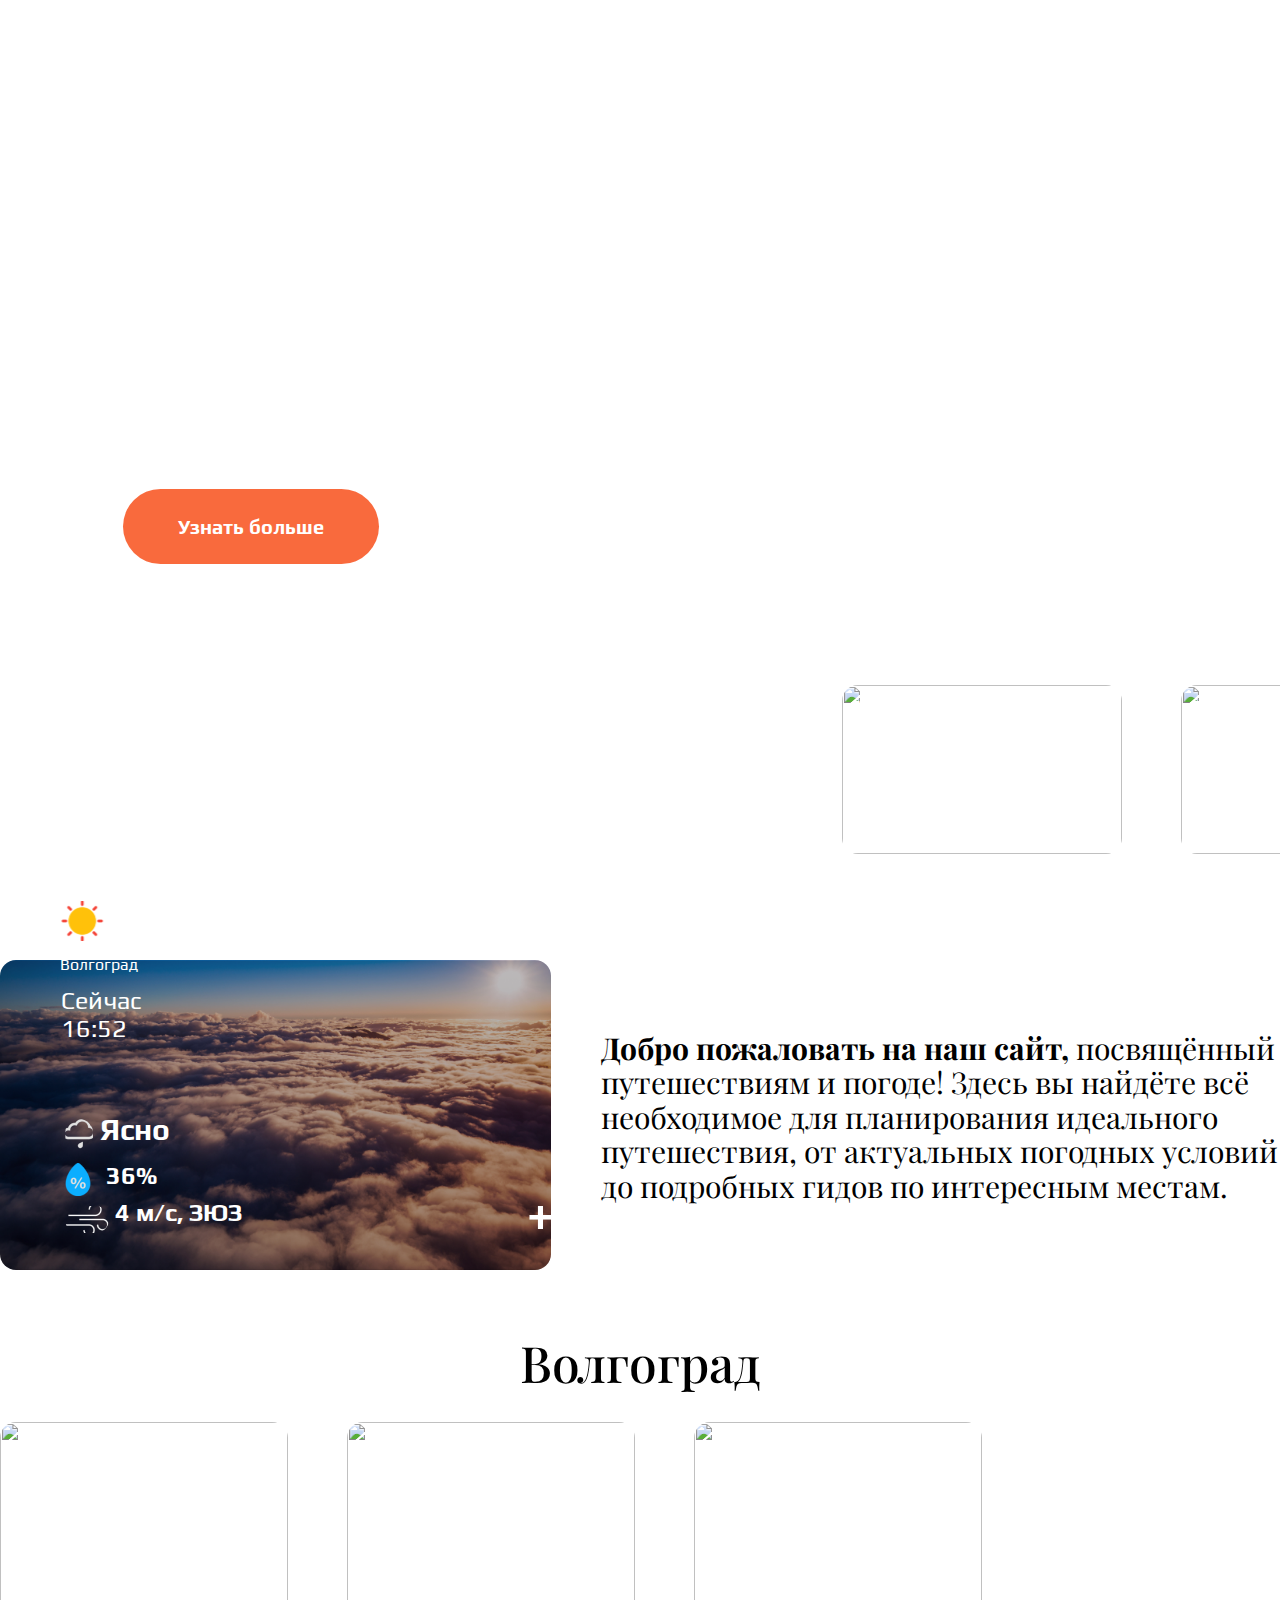
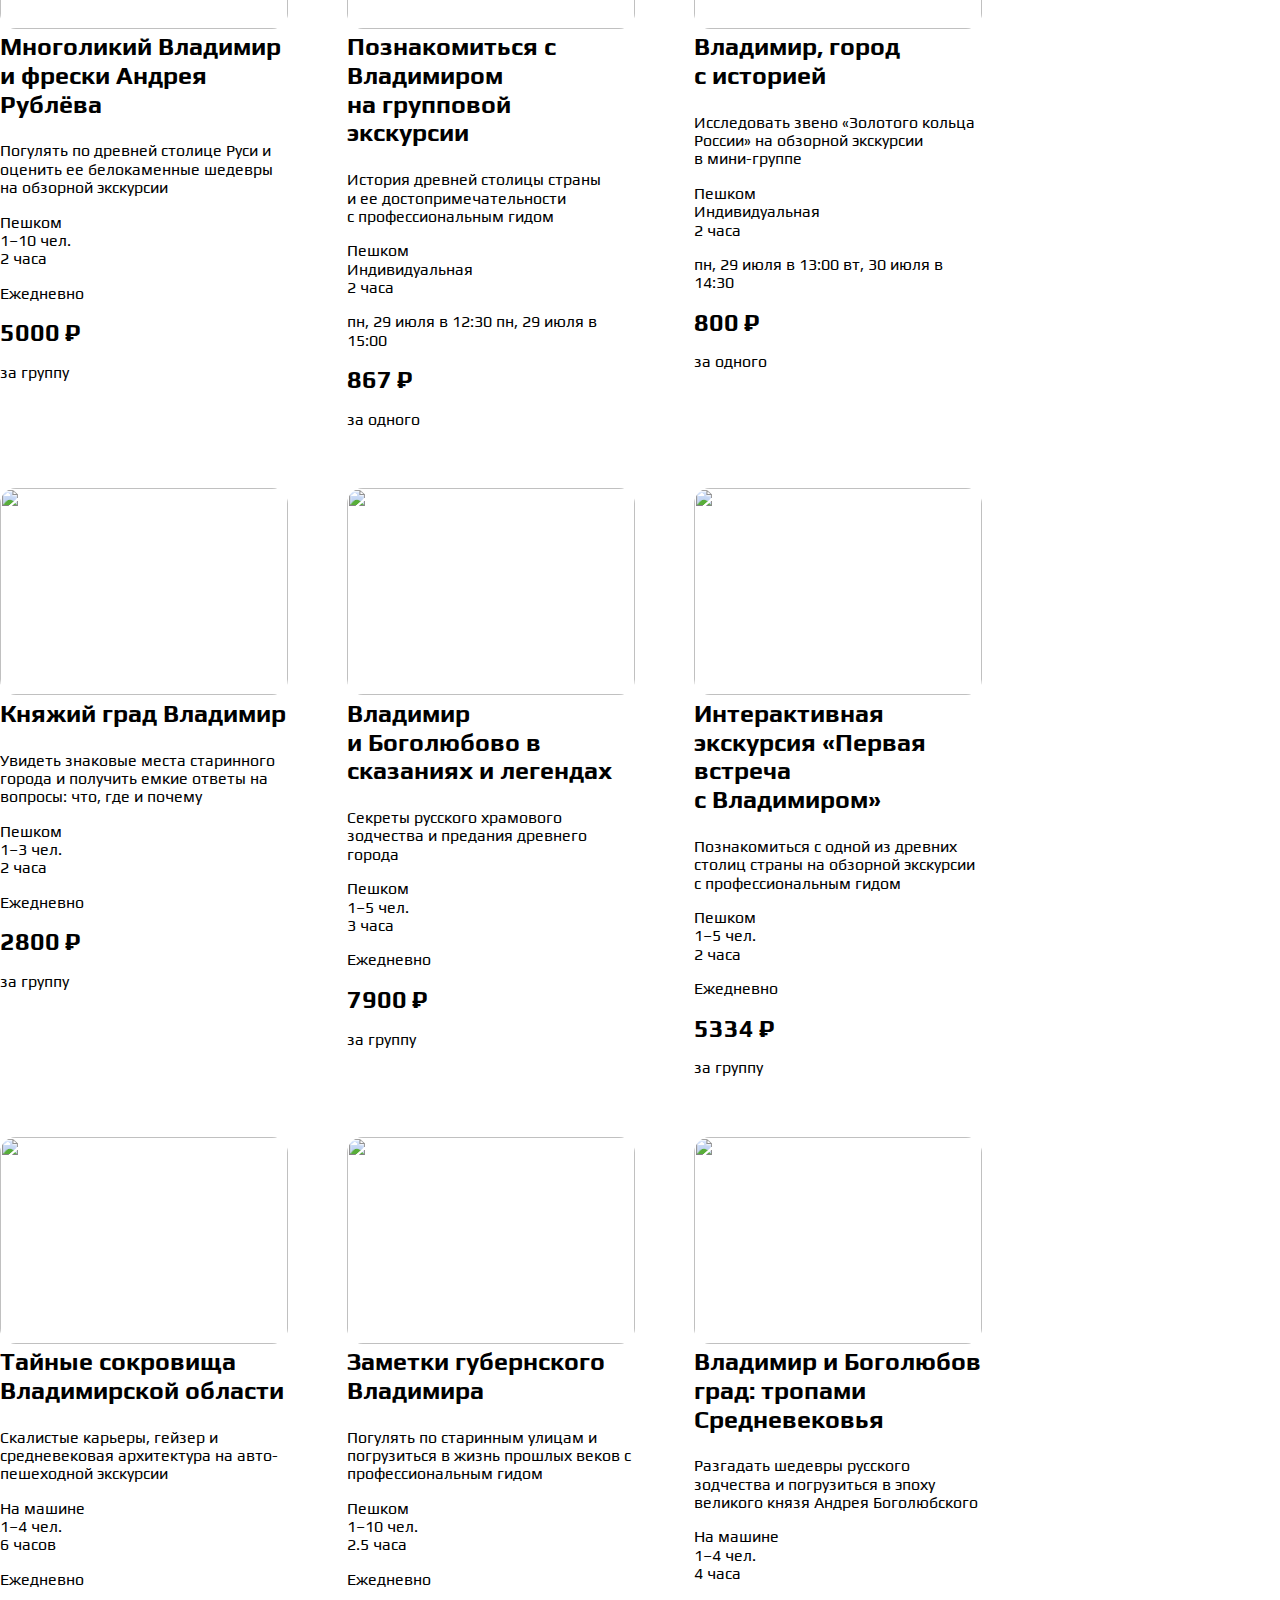
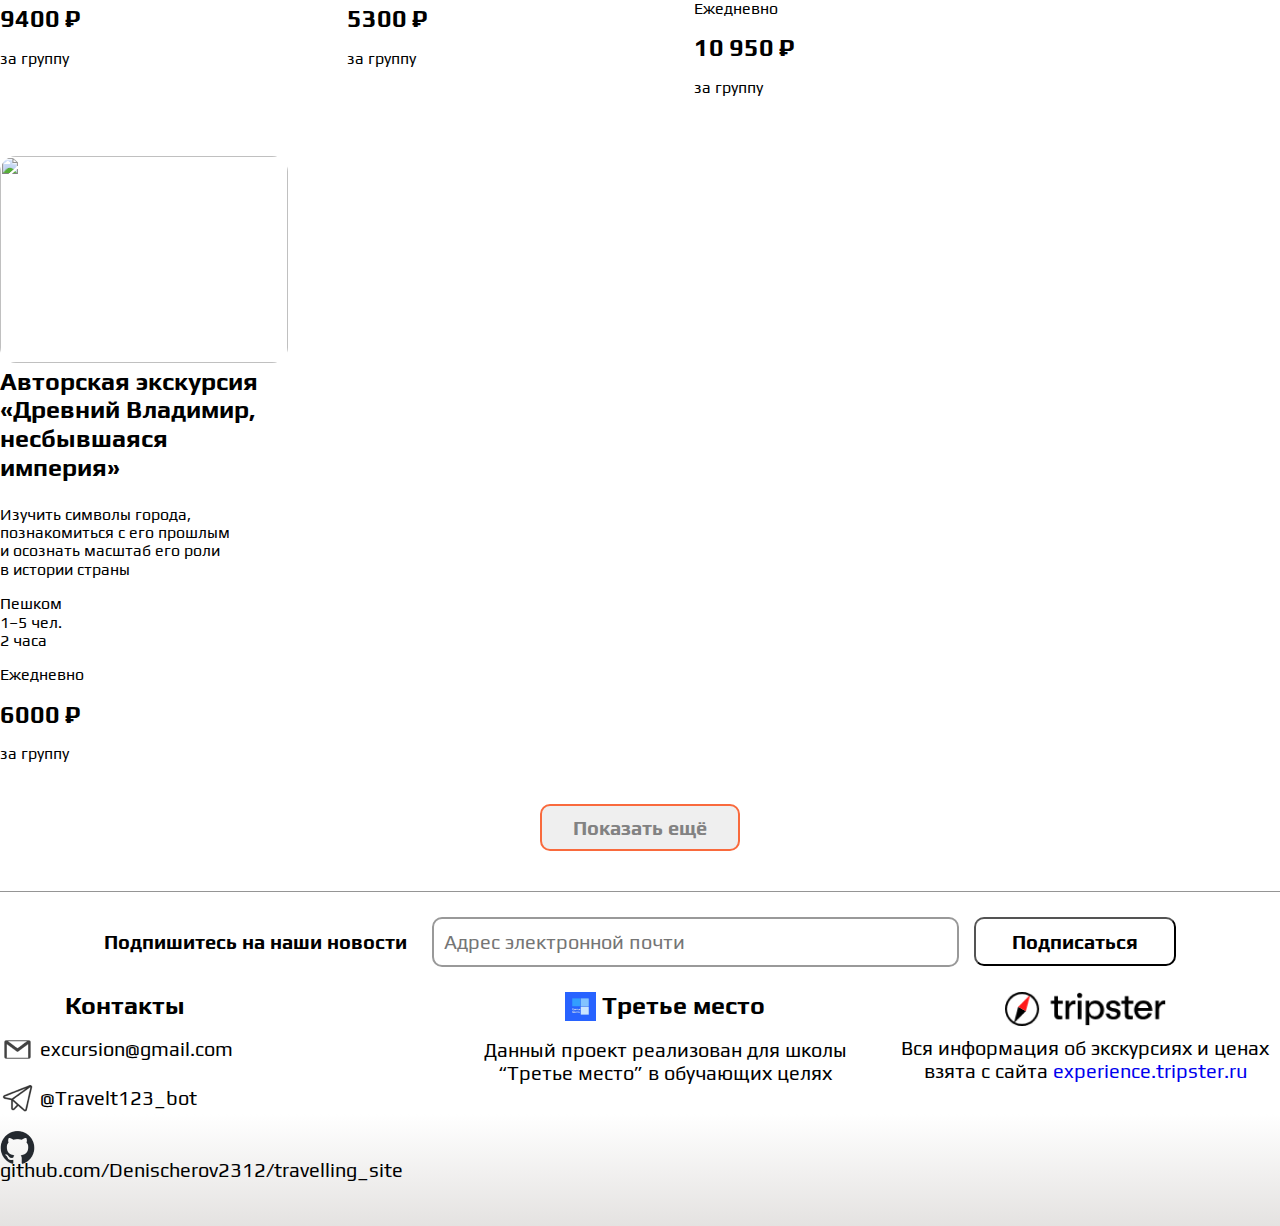
==== pages/index.html @ d86af327 "Загрузил данные для github pages" ====
<!doctype html>
<html lang="ru">
<head>
  <meta charset="utf-8" />
  <meta name="viewport" content="width=device-width, initial-scale=1.0">
  <link rel="stylesheet" href="../assets/styles/main.css" />
  <link rel="icon" href="../assets/images/favicon.ico">
  <title>Traveling</title>
</head>

<body>
  <header class="header">
    <nav class="header__nav">
        <a href="#">Помощь</a>
        <a href="#">Контакты</a>
        <a href="#">Отзывы</a>
    </nav>

    <h1 class="header__title">Открой для себя <span>новый взгляд</span></h1>
    <div class="header__description">Сайт для путешествий и погоды</div>
    <a class="header__button" href="#">Узнать больше</a>
    
    <div class="header__popular-gids">
      <div class="popular-gids__title">Популярные экскурсии</div>
      <div class="popular-gids">
        
          <a class="card" href="https://experience.tripster.ru/experience/24913/">
            <img class="card__background" src="../excursions_images\Vladimir\Многоликий Владимир и фрески Андрея Рублёва.jpeg">
            <div class="card__name">Многоликий Владимир и фрески Андрея Рублёва</div>
            <img class='arrow' src="../assets/images/Arrow.png" alt="Стрелка">
          </a>
        
          <a class="card" href="https://experience.tripster.ru/experience/35623/">
            <img class="card__background" src="../excursions_images\Vladimir\Познакомиться с Владимиром на групповой экскурсии.jpeg">
            <div class="card__name">Познакомиться с Владимиром на групповой экскурсии</div>
            <img class='arrow' src="../assets/images/Arrow.png" alt="Стрелка">
          </a>
        
          <a class="card" href="https://experience.tripster.ru/experience/43521/">
            <img class="card__background" src="../excursions_images\Vladimir\Владимир, город с историей.jpeg">
            <div class="card__name">Владимир, город с историей</div>
            <img class='arrow' src="../assets/images/Arrow.png" alt="Стрелка">
          </a>
        
      </div>
    </div>

  </header>

  <main class="main">
    <div class="container">
      <div class="main__menu-row">
        <div class="main__weather">
          <img src="../assets/images/back_weather.png" alt="Картинка погоды">
          <div class="weather__title weather__element">
            <img src="../assets/images/sun.svg">
            Погода на сегодня
          </div>
          <div class="weather__town weather__element">Волгоград</div>
          <div class="weather__time weather__element">Сейчас
            <span id="clock"></span>
            </div>
          <div class="weather__condition weather__element">
            <img src="../assets/images/cloud.png">
            Ясно
          </div>
          <div class="weather__humidity weather__element">
            <img src="../assets/images/влажность.png">
            36%
          </div>
          <div class="weather__wind-speed weather__element">
            <img src="../assets/images/wind.png">
            4 м/c, ЗЮЗ
          </div>
          <div class="weather__temp weather__element">+23.7°</div>
        </div>

        <div class="main__description">
          <span>Добро пожаловать на наш сайт,</span> посвящённый путешествиям и погоде! 
          Здесь вы найдёте всё необходимое для планирования идеального путешествия, 
          от актуальных погодных условий до подробных гидов по интересным местам.
        </div>
      </div>

      <div class="city__title">Волгоград</div>

      <div class="main__tours">
        
          <a class="tour" href="https://experience.tripster.ru/experience/24913/">
            <img src="../excursions_images\Vladimir\Многоликий Владимир и фрески Андрея Рублёва.jpeg">
            <div class="tour__title">Многоликий Владимир и фрески Андрея Рублёва</div>
            <div class="tour__text">
              Погулять по древней столице Руси и оценить ее белокаменные шедевры на обзорной экскурсии
            </div>

            <div class="tour__metods-movements">
              <div class="transport">
                Пешком
              </div>
              <div class="tour__count-people">
                1–10 чел.
              </div>
              <div class="tour__time">
                2 часа
              </div>
            </div>
            
            <div class="tour__data tour_element">
              Ежедневно
            </div>

            <div class="tour__price tour_element">
              5000 ₽
            </div>

            <div class="tour__price-type tour_element">
              за группу
            </div>
          </a>
        
          <a class="tour" href="https://experience.tripster.ru/experience/35623/">
            <img src="../excursions_images\Vladimir\Познакомиться с Владимиром на групповой экскурсии.jpeg">
            <div class="tour__title">Познакомиться с Владимиром на групповой экскурсии</div>
            <div class="tour__text">
              История древней столицы страны и ее достопримечательности с профессиональным гидом
            </div>

            <div class="tour__metods-movements">
              <div class="transport">
                Пешком
              </div>
              <div class="tour__count-people">
                Индивидуальная
              </div>
              <div class="tour__time">
                2 часа
              </div>
            </div>
            
            <div class="tour__data tour_element">
              пн, 29 июля в 12:30  пн, 29 июля в 15:00
            </div>

            <div class="tour__price tour_element">
              867 ₽
            </div>

            <div class="tour__price-type tour_element">
              за одного
            </div>
          </a>
        
          <a class="tour" href="https://experience.tripster.ru/experience/43521/">
            <img src="../excursions_images\Vladimir\Владимир, город с историей.jpeg">
            <div class="tour__title">Владимир, город с историей</div>
            <div class="tour__text">
              Исследовать звено «Золотого кольца России» на обзорной экскурсии в мини-группе
            </div>

            <div class="tour__metods-movements">
              <div class="transport">
                Пешком
              </div>
              <div class="tour__count-people">
                Индивидуальная
              </div>
              <div class="tour__time">
                2 часа
              </div>
            </div>
            
            <div class="tour__data tour_element">
              пн, 29 июля в 13:00  вт, 30 июля в 14:30
            </div>

            <div class="tour__price tour_element">
              800 ₽
            </div>

            <div class="tour__price-type tour_element">
              за одного
            </div>
          </a>
        
          <a class="tour" href="https://experience.tripster.ru/experience/11208/">
            <img src="../excursions_images\Vladimir\Княжий град Владимир.jpeg">
            <div class="tour__title">Княжий град Владимир</div>
            <div class="tour__text">
              Увидеть знаковые места старинного города и получить емкие ответы на вопросы: что, где и почему
            </div>

            <div class="tour__metods-movements">
              <div class="transport">
                Пешком
              </div>
              <div class="tour__count-people">
                1–3 чел.
              </div>
              <div class="tour__time">
                2 часа
              </div>
            </div>
            
            <div class="tour__data tour_element">
              Ежедневно
            </div>

            <div class="tour__price tour_element">
              2800 ₽
            </div>

            <div class="tour__price-type tour_element">
              за группу
            </div>
          </a>
        
          <a class="tour" href="https://experience.tripster.ru/experience/13117/">
            <img src="../excursions_images\Vladimir\Владимир и Боголюбово в сказаниях и легендах.jpeg">
            <div class="tour__title">Владимир и Боголюбово в сказаниях и легендах</div>
            <div class="tour__text">
              Секреты русского храмового зодчества и предания древнего города
            </div>

            <div class="tour__metods-movements">
              <div class="transport">
                Пешком
              </div>
              <div class="tour__count-people">
                1–5 чел.
              </div>
              <div class="tour__time">
                3 часа
              </div>
            </div>
            
            <div class="tour__data tour_element">
              Ежедневно
            </div>

            <div class="tour__price tour_element">
              7900 ₽
            </div>

            <div class="tour__price-type tour_element">
              за группу
            </div>
          </a>
        
          <a class="tour" href="https://experience.tripster.ru/experience/13493/">
            <img src="../excursions_images\Vladimir\Интерактивная экскурсия «Первая встреча с Владимиром».jpeg">
            <div class="tour__title">Интерактивная экскурсия «Первая встреча с Владимиром»</div>
            <div class="tour__text">
              Познакомиться с одной из древних столиц страны на обзорной экскурсии с профессиональным гидом
            </div>

            <div class="tour__metods-movements">
              <div class="transport">
                Пешком
              </div>
              <div class="tour__count-people">
                1–5 чел.
              </div>
              <div class="tour__time">
                2 часа
              </div>
            </div>
            
            <div class="tour__data tour_element">
              Ежедневно
            </div>

            <div class="tour__price tour_element">
              5334 ₽
            </div>

            <div class="tour__price-type tour_element">
              за группу
            </div>
          </a>
        
          <a class="tour" href="https://experience.tripster.ru/experience/25230/">
            <img src="../excursions_images\Vladimir\Тайные сокровища Владимирской области.jpeg">
            <div class="tour__title">Тайные сокровища Владимирской области</div>
            <div class="tour__text">
              Скалистые карьеры, гейзер и средневековая архитектура на авто-пешеходной экскурсии
            </div>

            <div class="tour__metods-movements">
              <div class="transport">
                На машине
              </div>
              <div class="tour__count-people">
                1–4 чел.
              </div>
              <div class="tour__time">
                6 часов
              </div>
            </div>
            
            <div class="tour__data tour_element">
              Ежедневно
            </div>

            <div class="tour__price tour_element">
              9400 ₽
            </div>

            <div class="tour__price-type tour_element">
              за группу
            </div>
          </a>
        
          <a class="tour" href="https://experience.tripster.ru/experience/33785/">
            <img src="../excursions_images\Vladimir\Заметки губернского Владимира.jpeg">
            <div class="tour__title">Заметки губернского Владимира</div>
            <div class="tour__text">
              Погулять по старинным улицам и погрузиться в жизнь прошлых веков с профессиональным гидом
            </div>

            <div class="tour__metods-movements">
              <div class="transport">
                Пешком
              </div>
              <div class="tour__count-people">
                1–10 чел.
              </div>
              <div class="tour__time">
                2.5 часа
              </div>
            </div>
            
            <div class="tour__data tour_element">
              Ежедневно
            </div>

            <div class="tour__price tour_element">
              5300 ₽
            </div>

            <div class="tour__price-type tour_element">
              за группу
            </div>
          </a>
        
          <a class="tour" href="https://experience.tripster.ru/experience/15394/">
            <img src="../excursions_images\Vladimir\Владимир и Боголюбов град тропами Средневековья.jpeg">
            <div class="tour__title">Владимир и Боголюбов град: тропами Средневековья</div>
            <div class="tour__text">
              Разгадать шедевры русского зодчества и погрузиться в эпоху великого князя Андрея Боголюбского
            </div>

            <div class="tour__metods-movements">
              <div class="transport">
                На машине
              </div>
              <div class="tour__count-people">
                1–4 чел.
              </div>
              <div class="tour__time">
                4 часа
              </div>
            </div>
            
            <div class="tour__data tour_element">
              Ежедневно
            </div>

            <div class="tour__price tour_element">
              10 950 ₽
            </div>

            <div class="tour__price-type tour_element">
              за группу
            </div>
          </a>
        
          <a class="tour" href="https://experience.tripster.ru/experience/55641/">
            <img src="../excursions_images\Vladimir\Авторская экскурсия «Древний Владимир, несбывшаяся империя».jpeg">
            <div class="tour__title">Авторская экскурсия «Древний Владимир, несбывшаяся империя»</div>
            <div class="tour__text">
              Изучить символы города, познакомиться с его прошлым и осознать масштаб его роли в истории страны
            </div>

            <div class="tour__metods-movements">
              <div class="transport">
                Пешком
              </div>
              <div class="tour__count-people">
                1–5 чел.
              </div>
              <div class="tour__time">
                2 часа
              </div>
            </div>
            
            <div class="tour__data tour_element">
              Ежедневно
            </div>

            <div class="tour__price tour_element">
              6000 ₽
            </div>

            <div class="tour__price-type tour_element">
              за группу
            </div>
          </a>
        
          <a class="tour" href="https://experience.tripster.ru/experience/17365/">
            <img src="../excursions_images\Vladimir\Старый Владимир за 2 часа.jpeg">
            <div class="tour__title">Старый Владимир за 2 часа</div>
            <div class="tour__text">
              Погулять по историческому центру в компании археолога и узнать о городе самое интересное
            </div>

            <div class="tour__metods-movements">
              <div class="transport">
                Пешком
              </div>
              <div class="tour__count-people">
                1–5 чел.
              </div>
              <div class="tour__time">
                2 часа
              </div>
            </div>
            
            <div class="tour__data tour_element">
              Ежедневно
            </div>

            <div class="tour__price tour_element">
              4600 ₽
            </div>

            <div class="tour__price-type tour_element">
              за группу
            </div>
          </a>
        
          <a class="tour" href="https://experience.tripster.ru/experience/14689/">
            <img src="../excursions_images\Vladimir\Прошлое и настоящее Владимира.jpeg">
            <div class="tour__title">Прошлое и настоящее Владимира</div>
            <div class="tour__text">
              Погрузиться в историю древней Владимирской земли на пешей обзорной прогулке по городу
            </div>

            <div class="tour__metods-movements">
              <div class="transport">
                Пешком
              </div>
              <div class="tour__count-people">
                1–9 чел.
              </div>
              <div class="tour__time">
                2 часа
              </div>
            </div>
            
            <div class="tour__data tour_element">
              Ежедневно
            </div>

            <div class="tour__price tour_element">
              6900 ₽
            </div>

            <div class="tour__price-type tour_element">
              за группу
            </div>
          </a>
        
          <a class="tour" href="https://experience.tripster.ru/experience/20921/">
            <img src="../excursions_images\Vladimir\Владимир сквозь столетия.jpeg">
            <div class="tour__title">Владимир сквозь столетия</div>
            <div class="tour__text">
              Все самые интересные места древнего города на неспешной и эмоциональной обзорной экскурсии
            </div>

            <div class="tour__metods-movements">
              <div class="transport">
                Пешком
              </div>
              <div class="tour__count-people">
                1–10 чел.
              </div>
              <div class="tour__time">
                1.5 часа
              </div>
            </div>
            
            <div class="tour__data tour_element">
              Ежедневно
            </div>

            <div class="tour__price tour_element">
              4800 ₽
            </div>

            <div class="tour__price-type tour_element">
              за группу
            </div>
          </a>
        
          <a class="tour" href="https://experience.tripster.ru/experience/37777/">
            <img src="../excursions_images\Vladimir\Экскурсия по Владимиру со старожилом.jpeg">
            <div class="tour__title">Экскурсия по Владимиру со старожилом</div>
            <div class="tour__text">
              Увидеть город глазами местного, примерить историю на себя и познакомиться с традиционными ремеслами
            </div>

            <div class="tour__metods-movements">
              <div class="transport">
                Пешком
              </div>
              <div class="tour__count-people">
                1–7 чел.
              </div>
              <div class="tour__time">
                2.5 часа
              </div>
            </div>
            
            <div class="tour__data tour_element">
              Ежедневно
            </div>

            <div class="tour__price tour_element">
              4200 ₽
            </div>

            <div class="tour__price-type tour_element">
              за группу
            </div>
          </a>
        
          <a class="tour" href="https://experience.tripster.ru/experience/40602/">
            <img src="../excursions_images\Vladimir\Древний Владимир групповая обзорная экскурсия по историческому центру.jpeg">
            <div class="tour__title">Древний Владимир: групповая обзорная экскурсия по историческому центру</div>
            <div class="tour__text">
              Заглянуть в самые любопытные уголки города в компании профессиональных гидов-археологов
            </div>

            <div class="tour__metods-movements">
              <div class="transport">
                Пешком
              </div>
              <div class="tour__count-people">
                Индивидуальная
              </div>
              <div class="tour__time">
                2 часа
              </div>
            </div>
            
            <div class="tour__data tour_element">
              сб, 3 авг в 11:00  сб, 3 авг в 14:00
            </div>

            <div class="tour__price tour_element">
              820 ₽
            </div>

            <div class="tour__price-type tour_element">
              за одного
            </div>
          </a>
        
          <a class="tour" href="https://experience.tripster.ru/experience/9249/">
            <img src="../excursions_images\Vladimir\Владимир предания глубокой старины.jpeg">
            <div class="tour__title">Владимир: предания глубокой старины</div>
            <div class="tour__text">
              Погрузиться во времена древней Руси во Владимире и Боголюбово
            </div>

            <div class="tour__metods-movements">
              <div class="transport">
                Пешком
              </div>
              <div class="tour__count-people">
                1–4 чел.
              </div>
              <div class="tour__time">
                2 часа
              </div>
            </div>
            
            <div class="tour__data tour_element">
              Ежедневно
            </div>

            <div class="tour__price tour_element">
              4000 ₽
            </div>

            <div class="tour__price-type tour_element">
              за группу
            </div>
          </a>
        
          <a class="tour" href="https://experience.tripster.ru/experience/24512/">
            <img src="../excursions_images\Vladimir\Древний Владимир к истокам истории.jpeg">
            <div class="tour__title">Древний Владимир: к истокам истории</div>
            <div class="tour__text">
              Познакомиться с городом, которому суждено было стать предтечей великого государства Российского
            </div>

            <div class="tour__metods-movements">
              <div class="transport">
                Пешком
              </div>
              <div class="tour__count-people">
                1–4 чел.
              </div>
              <div class="tour__time">
                2 часа
              </div>
            </div>
            
            <div class="tour__data tour_element">
              Ежедневно
            </div>

            <div class="tour__price tour_element">
              5000 ₽
            </div>

            <div class="tour__price-type tour_element">
              за группу
            </div>
          </a>
        
          <a class="tour" href="https://experience.tripster.ru/experience/24280/">
            <img src="../excursions_images\Vladimir\Два в одном Владимир и Боголюбово.jpeg">
            <div class="tour__title">Два в одном: Владимир и Боголюбово</div>
            <div class="tour__text">
              Полюбоваться шедеврами белокаменного зодчества и раскрыть их богатую историю
            </div>

            <div class="tour__metods-movements">
              <div class="transport">
                Пешком
              </div>
              <div class="tour__count-people">
                1–4 чел.
              </div>
              <div class="tour__time">
                4 часа
              </div>
            </div>
            
            <div class="tour__data tour_element">
              Ежедневно
            </div>

            <div class="tour__price tour_element">
              7998 ₽
            </div>

            <div class="tour__price-type tour_element">
              за группу
            </div>
          </a>
        
          <a class="tour" href="https://experience.tripster.ru/experience/22412/">
            <img src="../excursions_images\Vladimir\Владимир — от далекого прошлого до наших дней.jpeg">
            <div class="tour__title">Владимир — от далекого прошлого до наших дней</div>
            <div class="tour__text">
              История, главные достопримечательности и завораживающие виды старинного города на обзорной экскурсии
            </div>

            <div class="tour__metods-movements">
              <div class="transport">
                Пешком
              </div>
              <div class="tour__count-people">
                1–4 чел.
              </div>
              <div class="tour__time">
                2 часа
              </div>
            </div>
            
            <div class="tour__data tour_element">
              Ежедневно
            </div>

            <div class="tour__price tour_element">
              4500 ₽
            </div>

            <div class="tour__price-type tour_element">
              за группу
            </div>
          </a>
        
          <a class="tour" href="https://experience.tripster.ru/experience/11871/">
            <img src="../excursions_images\Vladimir\Легенды Древнего Владимира.jpeg">
            <div class="tour__title">Легенды Древнего Владимира</div>
            <div class="tour__text">
              Уличный исторический квест
            </div>

            <div class="tour__metods-movements">
              <div class="transport">
                Пешком
              </div>
              <div class="tour__count-people">
                Индивидуальная
              </div>
              <div class="tour__time">
                2 часа
              </div>
            </div>
            
            <div class="tour__data tour_element">
              пн, 19 авг в 12:30  вт, 20 авг в 12:30
            </div>

            <div class="tour__price tour_element">
              1900 ₽
            </div>

            <div class="tour__price-type tour_element">
              за одного
            </div>
          </a>
        
          <a class="tour" href="https://experience.tripster.ru/experience/8871/">
            <img src="../excursions_images\Vladimir\Прогулка по центру Владимира.jpeg">
            <div class="tour__title">Прогулка по центру Владимира</div>
            <div class="tour__text">
              Все самое важное в 2-х часовой экскурсии по городу
            </div>

            <div class="tour__metods-movements">
              <div class="transport">
                Пешком
              </div>
              <div class="tour__count-people">
                1–5 чел.
              </div>
              <div class="tour__time">
                2 часа
              </div>
            </div>
            
            <div class="tour__data tour_element">
              Ежедневно
            </div>

            <div class="tour__price tour_element">
              8000 ₽
            </div>

            <div class="tour__price-type tour_element">
              за группу
            </div>
          </a>
        
          <a class="tour" href="https://experience.tripster.ru/experience/35017/">
            <img src="../excursions_images\Vladimir\Владимир погружение в прошлое.jpeg">
            <div class="tour__title">Владимир: погружение в прошлое</div>
            <div class="tour__text">
              Увидеть все хиты древней столицы Руси на экспресс-прогулке по историческому центру
            </div>

            <div class="tour__metods-movements">
              <div class="transport">
                Пешком
              </div>
              <div class="tour__count-people">
                1–4 чел.
              </div>
              <div class="tour__time">
                1.5 часа
              </div>
            </div>
            
            <div class="tour__data tour_element">
              Ежедневно
            </div>

            <div class="tour__price tour_element">
              4000 ₽
            </div>

            <div class="tour__price-type tour_element">
              за группу
            </div>
          </a>
        
          <a class="tour" href="https://experience.tripster.ru/experience/25336/">
            <img src="../excursions_images\Vladimir\Боголюбово и церковь Покрова на Нерли.jpeg">
            <div class="tour__title">Боголюбово и церковь Покрова на Нерли</div>
            <div class="tour__text">
              Посетить важнейшие святыни Владимирской земли и полюбоваться полями, реками и лугами
            </div>

            <div class="tour__metods-movements">
              <div class="transport">
                Пешком
              </div>
              <div class="tour__count-people">
                1–5 чел.
              </div>
              <div class="tour__time">
                2.5 часа
              </div>
            </div>
            
            <div class="tour__data tour_element">
              Ежедневно
            </div>

            <div class="tour__price tour_element">
              5500 ₽
            </div>

            <div class="tour__price-type tour_element">
              за группу
            </div>
          </a>
        
          <a class="tour" href="https://experience.tripster.ru/experience/7387/">
            <img src="../excursions_images\Vladimir\Владимир. Путь сквозь века.jpeg">
            <div class="tour__title">Владимир. Путь сквозь века</div>
            <div class="tour__text">
              О событиях, героях и облике Владимира на обзорной прогулке по уникальному наследию прошлого
            </div>

            <div class="tour__metods-movements">
              <div class="transport">
                Пешком
              </div>
              <div class="tour__count-people">
                Индивидуальная
              </div>
              <div class="tour__time">
                3 часа
              </div>
            </div>
            
            <div class="tour__data tour_element">
              Ежедневно
            </div>

            <div class="tour__price tour_element">
              3900 ₽
            </div>

            <div class="tour__price-type tour_element">
              за одного
            </div>
          </a>
        
          <a class="tour" href="https://experience.tripster.ru/experience/34398/">
            <img src="../excursions_images\Vladimir\Нетипичный Владимир.jpeg">
            <div class="tour__title">Нетипичный Владимир</div>
            <div class="tour__text">
              Пройти по городу нетуристическими тропами и узнать о нём занимательные факты
            </div>

            <div class="tour__metods-movements">
              <div class="transport">
                Пешком
              </div>
              <div class="tour__count-people">
                1–5 чел.
              </div>
              <div class="tour__time">
                2 часа
              </div>
            </div>
            
            <div class="tour__data tour_element">
              Ежедневно
            </div>

            <div class="tour__price tour_element">
              5000 ₽
            </div>

            <div class="tour__price-type tour_element">
              за группу
            </div>
          </a>
        
          <a class="tour" href="https://experience.tripster.ru/experience/33435/">
            <img src="../excursions_images\Vladimir\Женский лик древнего Владимира.jpeg">
            <div class="tour__title">Женский лик древнего Владимира</div>
            <div class="tour__text">
              Познакомиться с историей города через женские образы — от княгинь до наших современниц
            </div>

            <div class="tour__metods-movements">
              <div class="transport">
                Пешком
              </div>
              <div class="tour__count-people">
                1–5 чел.
              </div>
              <div class="tour__time">
                2.5 часа
              </div>
            </div>
            
            <div class="tour__data tour_element">
              Ежедневно
            </div>

            <div class="tour__price tour_element">
              4600 ₽
            </div>

            <div class="tour__price-type tour_element">
              за группу
            </div>
          </a>
        
          <a class="tour" href="https://experience.tripster.ru/experience/19092/">
            <img src="../excursions_images\Vladimir\Из Владимира — в Боголюбово!.jpeg">
            <div class="tour__title">Из Владимира — в Боголюбово!</div>
            <div class="tour__text">
              Белоснежные храмы, заповедные луга и дыхание Руси на обзорной экскурсии по живописному городу
            </div>

            <div class="tour__metods-movements">
              <div class="transport">
                На машине
              </div>
              <div class="tour__count-people">
                1–4 чел.
              </div>
              <div class="tour__time">
                3 часа
              </div>
            </div>
            
            <div class="tour__data tour_element">
              Ежедневно
            </div>

            <div class="tour__price tour_element">
              4600 ₽
            </div>

            <div class="tour__price-type tour_element">
              за группу
            </div>
          </a>
        
          <a class="tour" href="https://experience.tripster.ru/experience/25074/">
            <img src="../excursions_images\Vladimir\Белокаменный детокс Владимир, Боголюбово, Суздаль и Кидекша за один день (на вашем авто).jpeg">
            <div class="tour__title">Белокаменный детокс: Владимир, Боголюбово, Суздаль и Кидекша за один день (на вашем авто)</div>
            <div class="tour__text">
              С интересом погрузиться в историю, узнать об уникальной архитектуре и полюбоваться наследием ЮНЕСКО
            </div>

            <div class="tour__metods-movements">
              <div class="transport">
                Другой
              </div>
              <div class="tour__count-people">
                1–10 чел.
              </div>
              <div class="tour__time">
                8 часов
              </div>
            </div>
            
            <div class="tour__data tour_element">
              Ежедневно
            </div>

            <div class="tour__price tour_element">
              14 500 ₽
            </div>

            <div class="tour__price-type tour_element">
              за группу
            </div>
          </a>
        
          <a class="tour" href="https://experience.tripster.ru/experience/33368/">
            <img src="../excursions_images\Vladimir\Владимир обзорная экскурсия, дегустация и посещение Успенского собора.jpeg">
            <div class="tour__title">Владимир: обзорная экскурсия, дегустация и посещение Успенского собора</div>
            <div class="tour__text">
              Составить первое впечатление о городе, открыть его секреты и изучить уникальный храм
            </div>

            <div class="tour__metods-movements">
              <div class="transport">
                Пешком
              </div>
              <div class="tour__count-people">
                Индивидуальная
              </div>
              <div class="tour__time">
                2.5 часа
              </div>
            </div>
            
            <div class="tour__data tour_element">
              сб, 3 авг в 14:30  сб, 10 авг в 14:30
            </div>

            <div class="tour__price tour_element">
              1700 ₽
            </div>

            <div class="tour__price-type tour_element">
              за одного
            </div>
          </a>
        
          <a class="tour" href="https://experience.tripster.ru/experience/31497/">
            <img src="../excursions_images\Vladimir\Групповая прогулка-диалог в сердце Владимира.jpeg">
            <div class="tour__title">Групповая прогулка-диалог в сердце Владимира</div>
            <div class="tour__text">
              Познакомиться с древним городом за два часа
            </div>

            <div class="tour__metods-movements">
              <div class="transport">
                Пешком
              </div>
              <div class="tour__count-people">
                Индивидуальная
              </div>
              <div class="tour__time">
                2 часа
              </div>
            </div>
            
            <div class="tour__data tour_element">
              пн, 29 июля в 12:30  пн, 29 июля в 15:00
            </div>

            <div class="tour__price tour_element">
              870 ₽
            </div>

            <div class="tour__price-type tour_element">
              за одного
            </div>
          </a>
        
          <a class="tour" href="https://experience.tripster.ru/experience/27425/">
            <img src="../excursions_images\Vladimir\Здравствуй, Владимир!.jpeg">
            <div class="tour__title">Здравствуй, Владимир!</div>
            <div class="tour__text">
              Посетить главные достопримечательности города и насладиться его теплой атмосферой
            </div>

            <div class="tour__metods-movements">
              <div class="transport">
                Пешком
              </div>
              <div class="tour__count-people">
                1–5 чел.
              </div>
              <div class="tour__time">
                2.5 часа
              </div>
            </div>
            
            <div class="tour__data tour_element">
              Ежедневно
            </div>

            <div class="tour__price tour_element">
              5200 ₽
            </div>

            <div class="tour__price-type tour_element">
              за группу
            </div>
          </a>
        
          <a class="tour" href="https://experience.tripster.ru/experience/25065/">
            <img src="../excursions_images\Vladimir\Владимир и Боголюбово — наследие Древней Руси (на вашем автомобиле).jpeg">
            <div class="tour__title">Владимир и Боголюбово — наследие Древней Руси (на вашем автомобиле)</div>
            <div class="tour__text">
              Разобраться в шедеврах владимиро-суздальской архитектурной школы и погрузиться в атмосферу старины
            </div>

            <div class="tour__metods-movements">
              <div class="transport">
                Другой
              </div>
              <div class="tour__count-people">
                1–10 чел.
              </div>
              <div class="tour__time">
                3.5 часа
              </div>
            </div>
            
            <div class="tour__data tour_element">
              Ежедневно
            </div>

            <div class="tour__price tour_element">
              7500 ₽
            </div>

            <div class="tour__price-type tour_element">
              за группу
            </div>
          </a>
        
          <a class="tour" href="https://experience.tripster.ru/experience/64663/">
            <img src="../excursions_images\Vladimir\Владимир в историях и лицах.jpeg">
            <div class="tour__title">Владимир в историях и лицах</div>
            <div class="tour__text">
              Групповая экскурсия по историческому центру города с осмотром главных достопримечательностей
            </div>

            <div class="tour__metods-movements">
              <div class="transport">
                Пешком
              </div>
              <div class="tour__count-people">
                Индивидуальная
              </div>
              <div class="tour__time">
                2 часа
              </div>
            </div>
            
            <div class="tour__data tour_element">
              вт, 30 июля в 12:00  чт, 1 авг в 11:30
            </div>

            <div class="tour__price tour_element">
              667 ₽
            </div>

            <div class="tour__price-type tour_element">
              за одного
            </div>
          </a>
        
          <a class="tour" href="https://experience.tripster.ru/experience/51324/">
            <img src="../excursions_images\Vladimir\Средневековый Владимир поучительная экскурсия для детей и взрослых.jpeg">
            <div class="tour__title">Средневековый Владимир: поучительная экскурсия для детей и взрослых</div>
            <div class="tour__text">
              Увидеть знаковые места города и погрузиться в его прошлое — от основания до периода расцвета
            </div>

            <div class="tour__metods-movements">
              <div class="transport">
                Пешком
              </div>
              <div class="tour__count-people">
                1–7 чел.
              </div>
              <div class="tour__time">
                1.5 часа
              </div>
            </div>
            
            <div class="tour__data tour_element">
              Ежедневно
            </div>

            <div class="tour__price tour_element">
              6000 ₽
            </div>

            <div class="tour__price-type tour_element">
              за группу
            </div>
          </a>
        
          <a class="tour" href="https://experience.tripster.ru/experience/37501/">
            <img src="../excursions_images\Vladimir\Владимир обзорная экскурсия и два необычных музея.jpeg">
            <div class="tour__title">Владимир: обзорная экскурсия и два необычных музея</div>
            <div class="tour__text">
              Увидеть «визитные карточки» города, оценить коллекцию старинных ложек и посетить музей Пряника
            </div>

            <div class="tour__metods-movements">
              <div class="transport">
                Пешком
              </div>
              <div class="tour__count-people">
                1–5 чел.
              </div>
              <div class="tour__time">
                4 часа
              </div>
            </div>
            
            <div class="tour__data tour_element">
              Ежедневно
            </div>

            <div class="tour__price tour_element">
              4600 ₽
            </div>

            <div class="tour__price-type tour_element">
              за группу
            </div>
          </a>
        
          <a class="tour" href="https://experience.tripster.ru/experience/55871/">
            <img src="../excursions_images\Vladimir\Экскурсия-погружение в прошлое Владимира.jpeg">
            <div class="tour__title">Экскурсия-погружение в прошлое Владимира</div>
            <div class="tour__text">
              Унести с прогулки не просто факты о древнем городе, а общую картину, в которую они складываются
            </div>

            <div class="tour__metods-movements">
              <div class="transport">
                Пешком
              </div>
              <div class="tour__count-people">
                1–10 чел.
              </div>
              <div class="tour__time">
                2.5 часа
              </div>
            </div>
            
            <div class="tour__data tour_element">
              Ежедневно
            </div>

            <div class="tour__price tour_element">
              4900 ₽
            </div>

            <div class="tour__price-type tour_element">
              за группу
            </div>
          </a>
        
          <a class="tour" href="https://experience.tripster.ru/experience/40570/">
            <img src="../excursions_images\Vladimir\А если не хочется мёрзнуть.jpeg">
            <div class="tour__title">А если не хочется мёрзнуть...</div>
            <div class="tour__text">
              Исследуем город комфортно, разбавляя прогулку посещением трёх замечательных музеев
            </div>

            <div class="tour__metods-movements">
              <div class="transport">
                Пешком
              </div>
              <div class="tour__count-people">
                1–10 чел.
              </div>
              <div class="tour__time">
                2.5 часа
              </div>
            </div>
            
            <div class="tour__data tour_element">
              Ежедневно
            </div>

            <div class="tour__price tour_element">
              7300 ₽
            </div>

            <div class="tour__price-type tour_element">
              за группу
            </div>
          </a>
        
          <a class="tour" href="https://experience.tripster.ru/experience/44826/">
            <img src="../excursions_images\Vladimir\«Самоход» самостоятельный квест-прогулка по Владимиру.jpeg">
            <div class="tour__title">«Самоход»: самостоятельный квест-прогулка по Владимиру</div>
            <div class="tour__text">
              Увидеть главные места, разгадать секреты и отыскать таинственный клад
            </div>

            <div class="tour__metods-movements">
              <div class="transport">
                Пешком
              </div>
              <div class="tour__count-people">
                1–5 чел.
              </div>
              <div class="tour__time">
                2 часа
              </div>
            </div>
            
            <div class="tour__data tour_element">
              Ежедневно
            </div>

            <div class="tour__price tour_element">
              3600 ₽
            </div>

            <div class="tour__price-type tour_element">
              за группу
            </div>
          </a>
        
          <a class="tour" href="https://experience.tripster.ru/experience/63111/">
            <img src="../excursions_images\Vladimir\Русь великокняжеская автобусная экскурсия по Владимиру и Боголюбово.jpeg">
            <div class="tour__title">Русь великокняжеская: автобусная экскурсия по Владимиру и Боголюбово</div>
            <div class="tour__text">
              Рассмотреть шедевры белокаменного зодчества и послушать увлекательные истории о князьях (в группе)
            </div>

            <div class="tour__metods-movements">
              <div class="transport">
                На автобусе
              </div>
              <div class="tour__count-people">
                Индивидуальная
              </div>
              <div class="tour__time">
                4 часа
              </div>
            </div>
            
            <div class="tour__data tour_element">
              пт, 2 авг в 08:30  пт, 9 авг в 09:00
            </div>

            <div class="tour__price tour_element">
              2100 ₽
            </div>

            <div class="tour__price-type tour_element">
              за одного
            </div>
          </a>
        
          <a class="tour" href="https://experience.tripster.ru/experience/35774/">
            <img src="../excursions_images\Vladimir\Древние фрески Владимира.jpeg">
            <div class="tour__title">Древние фрески Владимира</div>
            <div class="tour__text">
              Расшифровать росписи в Дмитриевском храме, Успенском соборе и Княгинином монастыре
            </div>

            <div class="tour__metods-movements">
              <div class="transport">
                Пешком
              </div>
              <div class="tour__count-people">
                1–10 чел.
              </div>
              <div class="tour__time">
                3 часа
              </div>
            </div>
            
            <div class="tour__data tour_element">
              Ежедневно
            </div>

            <div class="tour__price tour_element">
              7300 ₽
            </div>

            <div class="tour__price-type tour_element">
              за группу
            </div>
          </a>
        
          <a class="tour" href="https://experience.tripster.ru/experience/41240/">
            <img src="../excursions_images\Vladimir\Уютная фотопрогулка по Владимиру.jpeg">
            <div class="tour__title">Уютная фотопрогулка по Владимиру</div>
            <div class="tour__text">
              Получить атмосферные снимки на фоне одного из красивейших городов Золотого кольца России
            </div>

            <div class="tour__metods-movements">
              <div class="transport">
                Пешком
              </div>
              <div class="tour__count-people">
                1–6 чел.
              </div>
              <div class="tour__time">
                1 час
              </div>
            </div>
            
            <div class="tour__data tour_element">
              Ежедневно
            </div>

            <div class="tour__price tour_element">
              8800 ₽
            </div>

            <div class="tour__price-type tour_element">
              за группу
            </div>
          </a>
        
          <a class="tour" href="https://experience.tripster.ru/experience/39632/">
            <img src="../excursions_images\Vladimir\Квиз-экскурсия по Владимиру для детских и школьных групп.jpeg">
            <div class="tour__title">Квиз-экскурсия по Владимиру для детских и школьных групп</div>
            <div class="tour__text">
              Весело провести время в древнем городе и узнать о нем самое любопытное
            </div>

            <div class="tour__metods-movements">
              <div class="transport">
                Пешком
              </div>
              <div class="tour__count-people">
                1–10 чел.
              </div>
              <div class="tour__time">
                2 часа
              </div>
            </div>
            
            <div class="tour__data tour_element">
              Ежедневно
            </div>

            <div class="tour__price tour_element">
              9990 ₽
            </div>

            <div class="tour__price-type tour_element">
              за группу
            </div>
          </a>
        
          <a class="tour" href="https://experience.tripster.ru/experience/42751/">
            <img src="../excursions_images\Vladimir\Венедикт Ерофеев во Владимире.jpeg">
            <div class="tour__title">Венедикт Ерофеев во Владимире</div>
            <div class="tour__text">
              Немедленно прогуляться и послушать про жизнь писателя!
            </div>

            <div class="tour__metods-movements">
              <div class="transport">
                Пешком
              </div>
              <div class="tour__count-people">
                1–10 чел.
              </div>
              <div class="tour__time">
                1.5 часа
              </div>
            </div>
            
            <div class="tour__data tour_element">
              Ежедневно
            </div>

            <div class="tour__price tour_element">
              4000 ₽
            </div>

            <div class="tour__price-type tour_element">
              за группу
            </div>
          </a>
        
          <a class="tour" href="https://experience.tripster.ru/experience/59799/">
            <img src="../excursions_images\Vladimir\Улочки-шкатулочки. Второй взгляд на Владимир.jpeg">
            <div class="tour__title">Улочки-шкатулочки. Второй взгляд на Владимир</div>
            <div class="tour__text">
              Узнать детальнее о городе и людях, живших здесь в разное время
            </div>

            <div class="tour__metods-movements">
              <div class="transport">
                Пешком
              </div>
              <div class="tour__count-people">
                1–5 чел.
              </div>
              <div class="tour__time">
                2 часа
              </div>
            </div>
            
            <div class="tour__data tour_element">
              Ежедневно
            </div>

            <div class="tour__price tour_element">
              4000 ₽
            </div>

            <div class="tour__price-type tour_element">
              за группу
            </div>
          </a>
        
          <a class="tour" href="https://experience.tripster.ru/experience/54449/">
            <img src="../excursions_images\Vladimir\Тайны Сунгиря — стоянки первобытного человека.jpeg">
            <div class="tour__title">Тайны Сунгиря — стоянки первобытного человека</div>
            <div class="tour__text">
              Попасть в каменный век на окраине Владимира
            </div>

            <div class="tour__metods-movements">
              <div class="transport">
                Пешком
              </div>
              <div class="tour__count-people">
                1–7 чел.
              </div>
              <div class="tour__time">
                1.5 часа
              </div>
            </div>
            
            <div class="tour__data tour_element">
              Ежедневно
            </div>

            <div class="tour__price tour_element">
              5600 ₽
            </div>

            <div class="tour__price-type tour_element">
              за группу
            </div>
          </a>
        
          <a class="tour" href="https://experience.tripster.ru/experience/38708/">
            <img src="../excursions_images\Vladimir\Арт-Владимир город глазами художника.jpeg">
            <div class="tour__title">Арт-Владимир: город глазами художника</div>
            <div class="tour__text">
              Прогуляться среди белокаменных шедевров, зайти в живописную мастерскую и в гости к антиквару
            </div>

            <div class="tour__metods-movements">
              <div class="transport">
                Пешком
              </div>
              <div class="tour__count-people">
                1–4 чел.
              </div>
              <div class="tour__time">
                2.5 часа
              </div>
            </div>
            
            <div class="tour__data tour_element">
              Ежедневно
            </div>

            <div class="tour__price tour_element">
              6000 ₽
            </div>

            <div class="tour__price-type tour_element">
              за группу
            </div>
          </a>
        
          <a class="tour" href="https://experience.tripster.ru/experience/47865/">
            <img src="../excursions_images\Vladimir\По Владимиру пешком.jpeg">
            <div class="tour__title">По Владимиру пешком</div>
            <div class="tour__text">
              Узнать главное о городе на 1,5-часовой экскурсии в мини-группе
            </div>

            <div class="tour__metods-movements">
              <div class="transport">
                Пешком
              </div>
              <div class="tour__count-people">
                Индивидуальная
              </div>
              <div class="tour__time">
                1.5 часа
              </div>
            </div>
            
            <div class="tour__data tour_element">
              сб, 3 авг в 13:00  сб, 10 авг в 13:00
            </div>

            <div class="tour__price tour_element">
              1400 ₽
            </div>

            <div class="tour__price-type tour_element">
              за одного
            </div>
          </a>
        
          <a class="tour" href="https://experience.tripster.ru/experience/54316/">
            <img src="../excursions_images\Vladimir\По Владимиру с гидом-историком.jpeg">
            <div class="tour__title">По Владимиру с гидом-историком</div>
            <div class="tour__text">
              Погрузиться в славное прошлое города и узнать, чем он хорош сейчас
            </div>

            <div class="tour__metods-movements">
              <div class="transport">
                Пешком
              </div>
              <div class="tour__count-people">
                1–10 чел.
              </div>
              <div class="tour__time">
                2 часа
              </div>
            </div>
            
            <div class="tour__data tour_element">
              Ежедневно
            </div>

            <div class="tour__price tour_element">
              6000 ₽
            </div>

            <div class="tour__price-type tour_element">
              за группу
            </div>
          </a>
        
          <a class="tour" href="https://experience.tripster.ru/experience/43362/">
            <img src="../excursions_images\Vladimir\Жемчужина Владимира — Патриарший сад.jpeg">
            <div class="tour__title">Жемчужина Владимира — Патриарший сад</div>
            <div class="tour__text">
              Познакомиться с зелёным сердцем города и узнать, как появилась столица княжества
            </div>

            <div class="tour__metods-movements">
              <div class="transport">
                Пешком
              </div>
              <div class="tour__count-people">
                1–6 чел.
              </div>
              <div class="tour__time">
                2 часа
              </div>
            </div>
            
            <div class="tour__data tour_element">
              Ежедневно
            </div>

            <div class="tour__price tour_element">
              4499 ₽
            </div>

            <div class="tour__price-type tour_element">
              за группу
            </div>
          </a>
        
          <a class="tour" href="https://experience.tripster.ru/experience/5849/">
            <img src="../excursions_images\Vladimir\Владимир — средневековая столица Руси.jpeg">
            <div class="tour__title">Владимир — средневековая столица Руси</div>
            <div class="tour__text">
              Обзорная экскурсия по главным достопримечательностям одного из древнейших городов России
            </div>

            <div class="tour__metods-movements">
              <div class="transport">
                Пешком
              </div>
              <div class="tour__count-people">
                1–5 чел.
              </div>
              <div class="tour__time">
                4 часа
              </div>
            </div>
            
            <div class="tour__data tour_element">
              Ежедневно
            </div>

            <div class="tour__price tour_element">
              10 400 ₽
            </div>

            <div class="tour__price-type tour_element">
              за группу
            </div>
          </a>
        
          <a class="tour" href="https://experience.tripster.ru/experience/63105/">
            <img src="../excursions_images\Vladimir\Русь былинная групповая автобусная экскурсия в Муром + прогулка на теплоходе.jpeg">
            <div class="tour__title">Русь былинная: групповая автобусная экскурсия в Муром + прогулка на теплоходе</div>
            <div class="tour__text">
              Увидеть визитные карточки Мурома и поклониться мощам Петра и Февронии
            </div>

            <div class="tour__metods-movements">
              <div class="transport">
                На автобусе
              </div>
              <div class="tour__count-people">
                Индивидуальная
              </div>
              <div class="tour__time">
                12 часов
              </div>
            </div>
            
            <div class="tour__data tour_element">
              сб, 3 авг в 08:30  сб, 17 авг в 08:00
            </div>

            <div class="tour__price tour_element">
              4200 ₽
            </div>

            <div class="tour__price-type tour_element">
              за одного
            </div>
          </a>
        
          <a class="tour" href="https://experience.tripster.ru/experience/51033/">
            <img src="../excursions_images\Vladimir\Тёплый Владимир, или Чаепитие с культурологом.jpeg">
            <div class="tour__title">Тёплый Владимир, или Чаепитие с культурологом</div>
            <div class="tour__text">
              В экспресс-формате увидеть город, а затем погрузиться в прошлое через истории и фото в уютном месте
            </div>

            <div class="tour__metods-movements">
              <div class="transport">
                Пешком
              </div>
              <div class="tour__count-people">
                1–5 чел.
              </div>
              <div class="tour__time">
                2 часа
              </div>
            </div>
            
            <div class="tour__data tour_element">
              Ежедневно
            </div>

            <div class="tour__price tour_element">
              4300 ₽
            </div>

            <div class="tour__price-type tour_element">
              за группу
            </div>
          </a>
        
          <a class="tour" href="https://experience.tripster.ru/experience/50752/">
            <img src="../excursions_images\Vladimir\Аллеями старинных владимирских усадеб.jpeg">
            <div class="tour__title">Аллеями старинных владимирских усадеб</div>
            <div class="tour__text">
              Познакомиться с историей трёх дворянских поместий и узнать об их знаменитых владельцах
            </div>

            <div class="tour__metods-movements">
              <div class="transport">
                На машине
              </div>
              <div class="tour__count-people">
                1–4 чел.
              </div>
              <div class="tour__time">
                5 часов
              </div>
            </div>
            
            <div class="tour__data tour_element">
              Ежедневно
            </div>

            <div class="tour__price tour_element">
              8500 ₽
            </div>

            <div class="tour__price-type tour_element">
              за группу
            </div>
          </a>
        
          <a class="tour" href="https://experience.tripster.ru/experience/47895/">
            <img src="../excursions_images\Vladimir\Усадьба Муромцево — маленький Версаль, затерянный в лесах.jpeg">
            <div class="tour__title">Усадьба Муромцево — маленький Версаль, затерянный в лесах</div>
            <div class="tour__text">
              Заглянуть в Судогду и посетить усадьбу последнего предводителя Владимирского дворянства
            </div>

            <div class="tour__metods-movements">
              <div class="transport">
                На машине
              </div>
              <div class="tour__count-people">
                1–4 чел.
              </div>
              <div class="tour__time">
                5 часов
              </div>
            </div>
            
            <div class="tour__data tour_element">
              Ежедневно
            </div>

            <div class="tour__price tour_element">
              9900 ₽
            </div>

            <div class="tour__price-type tour_element">
              за группу
            </div>
          </a>
        
          <a class="tour" href="https://experience.tripster.ru/experience/42416/">
            <img src="../excursions_images\Vladimir\Маленькие секреты Большой Московской.jpeg">
            <div class="tour__title">Маленькие секреты Большой Московской</div>
            <div class="tour__text">
              Увидеть в старинных зданиях свидетелей эпох — и через диалог с ними погрузиться в прошлое города
            </div>

            <div class="tour__metods-movements">
              <div class="transport">
                Пешком
              </div>
              <div class="tour__count-people">
                1–5 чел.
              </div>
              <div class="tour__time">
                2 часа
              </div>
            </div>
            
            <div class="tour__data tour_element">
              Ежедневно
            </div>

            <div class="tour__price tour_element">
              4900 ₽
            </div>

            <div class="tour__price-type tour_element">
              за группу
            </div>
          </a>
        
          <a class="tour" href="https://experience.tripster.ru/experience/33823/">
            <img src="../excursions_images\Vladimir\Владимирское Ополье путешествие во времени.jpeg">
            <div class="tour__title">Владимирское Ополье: путешествие во времени</div>
            <div class="tour__text">
              Юрьев-Польский, старинные села, храмы и усадьбы князей Голицыных за 1 день
            </div>

            <div class="tour__metods-movements">
              <div class="transport">
                На машине
              </div>
              <div class="tour__count-people">
                1–4 чел.
              </div>
              <div class="tour__time">
                6 часов
              </div>
            </div>
            
            <div class="tour__data tour_element">
              Ежедневно
            </div>

            <div class="tour__price tour_element">
              18 900 ₽
            </div>

            <div class="tour__price-type tour_element">
              за группу
            </div>
          </a>
        
          <a class="tour" href="https://experience.tripster.ru/experience/24746/">
            <img src="../excursions_images\Vladimir\Юрьев-Польский — белокаменный шедевр Золотого кольца.jpeg">
            <div class="tour__title">Юрьев-Польский — белокаменный шедевр Золотого кольца</div>
            <div class="tour__text">
              Погрузиться в историю Древней Руси и изучить храмовую архитектуру города святого Георгия
            </div>

            <div class="tour__metods-movements">
              <div class="transport">
                Пешком
              </div>
              <div class="tour__count-people">
                1–7 чел.
              </div>
              <div class="tour__time">
                2 часа
              </div>
            </div>
            
            <div class="tour__data tour_element">
              Ежедневно
            </div>

            <div class="tour__price tour_element">
              5800 ₽
            </div>

            <div class="tour__price-type tour_element">
              за группу
            </div>
          </a>
        
          <a class="tour" href="https://experience.tripster.ru/experience/67457/">
            <img src="../excursions_images\Vladimir\Владимир — белокаменная столица Руси.jpeg">
            <div class="tour__title">Владимир — белокаменная столица Руси</div>
            <div class="tour__text">
              Понять, в чём уникальность и сложность белокаменного зодчества
            </div>

            <div class="tour__metods-movements">
              <div class="transport">
                Пешком
              </div>
              <div class="tour__count-people">
                1–10 чел.
              </div>
              <div class="tour__time">
                2 часа
              </div>
            </div>
            
            <div class="tour__data tour_element">
              Ежедневно
            </div>

            <div class="tour__price tour_element">
              3500 ₽
            </div>

            <div class="tour__price-type tour_element">
              за группу
            </div>
          </a>
        
          <a class="tour" href="https://experience.tripster.ru/experience/28631/">
            <img src="../excursions_images\Vladimir\Знакомство с Владимиром.jpeg">
            <div class="tour__title">Знакомство с Владимиром</div>
            <div class="tour__text">
              Главные достопримечательности и богатая история города на обзорной экскурсии
            </div>

            <div class="tour__metods-movements">
              <div class="transport">
                Пешком
              </div>
              <div class="tour__count-people">
                1–7 чел.
              </div>
              <div class="tour__time">
                2 часа
              </div>
            </div>
            
            <div class="tour__data tour_element">
              Ежедневно
            </div>

            <div class="tour__price tour_element">
              5800 ₽
            </div>

            <div class="tour__price-type tour_element">
              за группу
            </div>
          </a>
        
      </div>
      
      <div class="button-wrapper">
        <button class="button__show-more">Показать ещё</button>
      </div>
    </div>
  </main>

  <footer>
    <div class="footer__wrapper">
      <div class="container">
        <div class="mailing__row">
          <div class="mailing__title">Подпишитесь на наши новости</div>
          <input type="email" placeholder="Адрес электронной почти" class="mailing__input-form">
          <button type="submit" class="mailing__button">Подписаться</button>
        </div>
        <div class="contact-information__row">
          <div class="contact__card">

            <div class="contact__title contact__element">
              Контакты
            </div>
            <div class="contact__mail contact__element">
              <img src="../assets/images/gmail_icon.png" alt="Лого почты">
              excursion@gmail.com
            </div>
            <div class="contact__tg contact__element">
              <img src="../assets/images/tg_icon.png" alt="Лого телеграмма">
              @Travelt123_bot
            </div>
            <div class="contact__github contact__element">
              <img src="../assets/images/git_icon.png" alt="Лого github">
              <a href="https://github.com/Denischerov2312/travelling_site">github.com/Denischerov2312/travelling_site</a>
            </div>
          </div>
          <div class="contact__card">
            <div class="school__title">
              <img src="../assets/images/3st_place_icon.png" alt="Лого школы">
              <span>Третье место</span>
            </div>
            <div class="school_text">
              Данный проект реализован для школы “Третье место” в обучающих целях 
            </div>
          </div>
          <div class="contact__card">
            <div class="site__title">
              <img src="../assets/images/sourse_site_icon.png" alt="Логотип сайта-источника">
            </div>
            <div class="site__text">
              Вся информация об экскурсиях и ценах взята с сайта 
              <a href="https://experience.tripster.ru">experience.tripster.ru</a>
            </div>
          </div>
        </div>
      </div> 
    </div>
  </footer>
  <script src="../assets/scripts/show_more.js"></script>
  <script src="../assets/scripts/real_time.js"></script>
</body>

</html>
---- assets/styles/main.css ----
@import url('https://fonts.googleapis.com/css2?family=Play:wght@400;700&display=swap');
@import url('https://fonts.googleapis.com/css2?family=Playfair+Display:ital,wght@0,400..900;1,400..900&display=swap');
@import url("normalize.css");

body {
    font-family: "Play", sans-serif;
}

* {
    margin: 0;
    padding: 0;
    box-sizing: border-box;
}

.container {
    max-width: 1677px;
    margin: 0px auto;
}
.header__description {
    font-size: 25px;
    position: absolute;
    font-weight: normal;
    left: 120px;
    top: 390px;
}

.header__button {
    position: absolute;
    color: white;
    background-color: #F96A3D;
    padding: 26px 55px;
    border-radius: 38px;
    font-weight: bold;
    font-size: 20px;
    left: 123px;
    top: 489px;
    transition: all 0.5s ease;
}

.header__button:hover {
    transform: scale(1.05);
}

.card {
    transition: all 0.5s ease;
}

.card:hover {
    transform: scale(1.05);
    filter: brightness(85%);
}
.header__title {
    font-size: 64px;
    text-align: left;
    font-family: "Playfair Display", serif;
    font-optical-sizing: auto;
    line-height: normal;
    position: absolute;
    left: 120px;
    top: 120px;
}

.header__title span {
    display: block;
}

.popular-gids__title {
    position: relative;
    font-weight: bold;
    font-size: 40px;
}


.header {
    background-image: url('../images/background.png');
    position: relative;
    color: white;
    background-repeat: no-repeat;
    background-size: cover;
    height: 100vh;
    box-sizing: border-box;
    width: 100%;
}


.header a {
    text-decoration: none;
}

.header__nav a {
    text-decoration: none;
    color: white;
    font-size: 25px;
}

.header__nav {
    display: flex;
    justify-content: space-around;
    align-items: center;
    top: 160px;
    right: 300px;
    position: absolute;
    width: 405px;

}


.header__popular-gids {
    position: absolute;
    left: 842px;
    bottom: 87px;
}

.popular-gids {
    display: flex;
    justify-content: space-around;
    align-items: center;
    position: relative;
    top: 45px;
    gap: 59px;
}

.card {
    position: relative;
    overflow: hidden;
}

.card__background {
    width: 280px;
    height: 168.5px;
    border-radius: 16px;
}

.card__name {
    position: absolute;
    top: 10px;
    left: 10px;
    font-weight: bold;
    font-size: 25px;
    color: white;
}

.card__name a {
    text-decoration: none;
    color: white;
    font-size: 25px;
}

.arrow {
    position: absolute;
    right: 16px;
    bottom: 35px;
}

.main {
    width: 100%;
}

.main__menu-row {
    display: flex;
    padding: 60px 0 60px 0;
    align-items: center;
}

.main__description {
    width: 922px;
    font-size: 30px;
    padding: 0 0 0 50px;
    font-family: "Playfair Display", serif;
}

.main__description span {
    font-weight: bold;

}

.main__weather {
    position: relative;
}

.main__weather img {
    max-width: 100%;
    border-radius: 16px;
}

.weather__element {
    position: absolute;
    color: white;
}

.weather__element img {
    position: relative;
    top: 12px;
}

.weather__title {
    left: 60px;
    bottom: 338px;
    font-size: 25px;
    font-weight: bold;
}

.weather__town {
    left: 60px;
    bottom: 300px;
    font-size: 16px;
}

.weather__time {
    left: 61px;
    bottom: 230px;
    font-size: 25px;
}

.weather__time span {
    display: block;
}

.weather__condition {
    left: 65px;
    bottom: 127px;
    font-size: 30px;
    font-weight: bold;
}

.weather__humidity {
    left: 57px;
    bottom: 83px;
    font-size: 25px;
    font-weight: bold;
}

.weather__wind-speed{
    left: 65px;
    bottom: 46px;
    font-size: 25px;
    font-weight: bold;
}

.weather__temp {
    left: 526px;
    bottom: 30px;
    font-size: 50px;
    font-weight: bold;
}

.city__title {
    font-family: "Playfair Display", serif;
    font-size: 50px;
    font-weight: 500;
    text-align: center;
    padding-bottom: 30px;
}

.main__tours {
    display: flex;
    flex-wrap: wrap;
    gap: 59px;
    margin-bottom: 40px;
}

.tour {
    display: block;
    width: 288px;
    font-size: 16px;
    text-decoration: none;
    color: black;
    transition: all 0.4s ease;
}

.tour:hover {
    filter: brightness(90%);
    transform: scale(1.04);
}

.tour img {
    width: 288px;
    height: 207px;
    border-radius: 16px;
}

.tour__title {
    font-weight: bold;
    font-size: 25px;
}

.tour__price {
    font-weight: bold;
    font-size: 25px;
}

.tour__text {
    margin-top: 23px;
}

.tour__metods-movements {
    display: block;
    margin-top: 16px;
}

.tour_element {
    margin-top: 16px;
}

.tour:nth-child(n + 11) {
    display: none;
}

.button-wrapper {
    display: flex;
    justify-content: center;
}

.button__show-more {
    font-size: 20px;
    font-weight: bold;
    padding: 10px 13px;
    color: #828282;
    border-radius: 10px;
    border: 2px solid #F96A3D;
    margin-bottom: 40px;
    width: 200px;
    transition: all 0.5s ease;
}

.button__show-more:hover {
    transform: scale(1.05);
    filter: brightness(90%);
}

.button__show-more:active {
    filter: brightness(80%);
}

.tour.is-visible {
    display: block;
}

/* Подвал сайта */

.footer__wrapper {
    border-top: 1px solid #959595;
    background: linear-gradient(180deg, #FFFFFF 66.5%, #685D55 256.54%);
}

.mailing__row {
    display: flex;
    padding: 25px 0;
    justify-content:center; 
    align-items: center;
}

.mailing__title {
    font-size: 20px;
    font-weight: bold;
}

.mailing__input-form {
    border-radius: 10px;
    border: 2px solid #999999;
    width: 527px;
    height: 50px;
    font-size: 20px;
    margin-left: 25px;
    margin-right: 15px;
    padding-left: 10px;
}

.mailing__button {
    padding: 11px 36px;
    background-color: white;
    font-weight: bold;
    font-size: 20px;
    border-radius: 10px;
}

.contact-information__row {
    display: flex;
    justify-content: space-between;
    gap: 30px;
    padding-bottom: 35px;
}

.contact__card {
    display: flex;
    flex-direction: column;
}

.contact__element {
    font-size: 20px;
    margin-bottom: 10px;
}

.contact__element img {
    position: relative;
    top: 11px;
}

.contact__element a {
    text-decoration: none;
    color: black;

}
.contact__title {
    font-size: 25px;
    font-weight: bold;
    text-align: left;
    padding-left: 65px;
    margin-bottom: 0px;
}

/* Школа */

.school__title {
    font-size: 25px;
    font-weight: bold;
    text-align: center;
    display: flex;
    align-items: center;
    justify-content: center;
}

.school__title span {
    padding-left: 6px;
} 

.school__title img {
    width: 31px;
    height: 29px;
}

.school_text {
    font-size: 20px;
    width: 390px;
    padding-top: 17px;
    text-align: center;
}

/* Сайт источника */

.site__title {
    display: flex;
    align-items: center;
    justify-content: center;
}

.site__text {
    font-size: 20px;
    text-align: center;
    width: 390px;
    padding-top: 10px;
}

.site__text a {
    text-decoration: none;
}
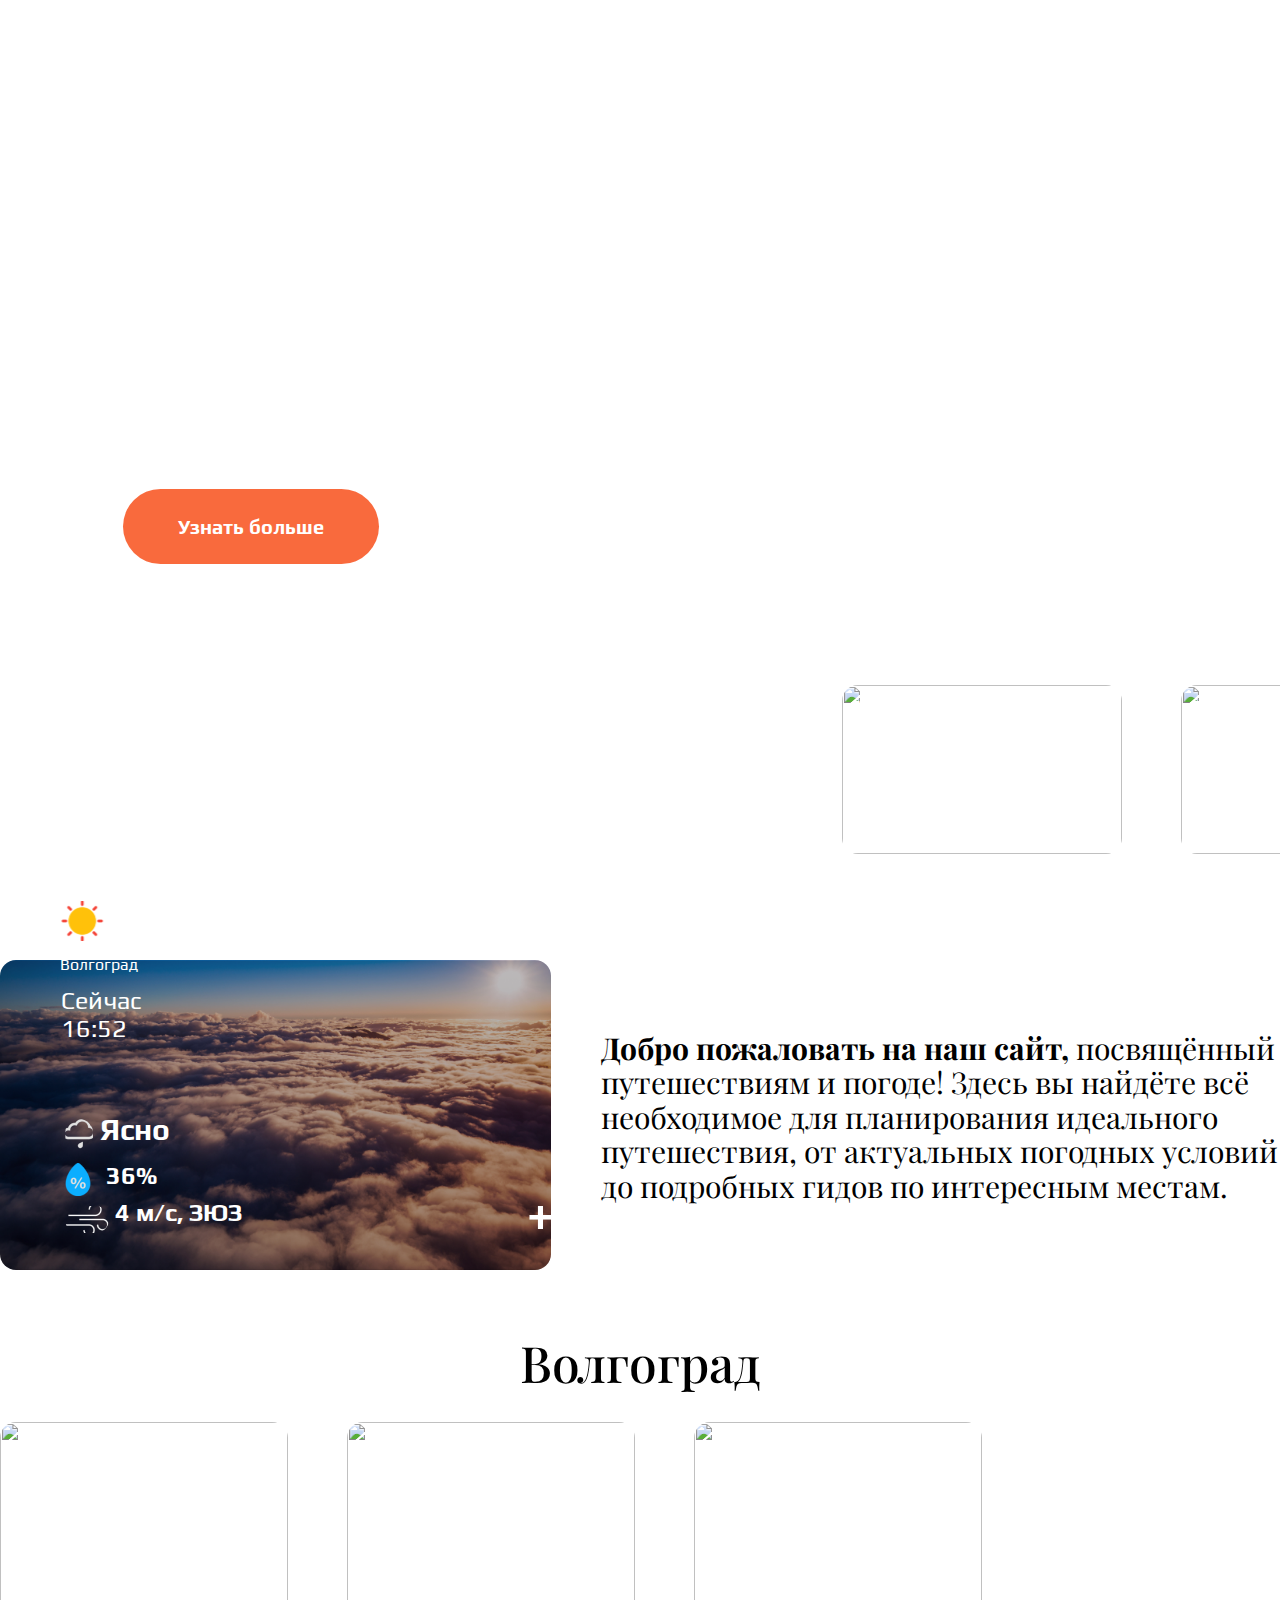
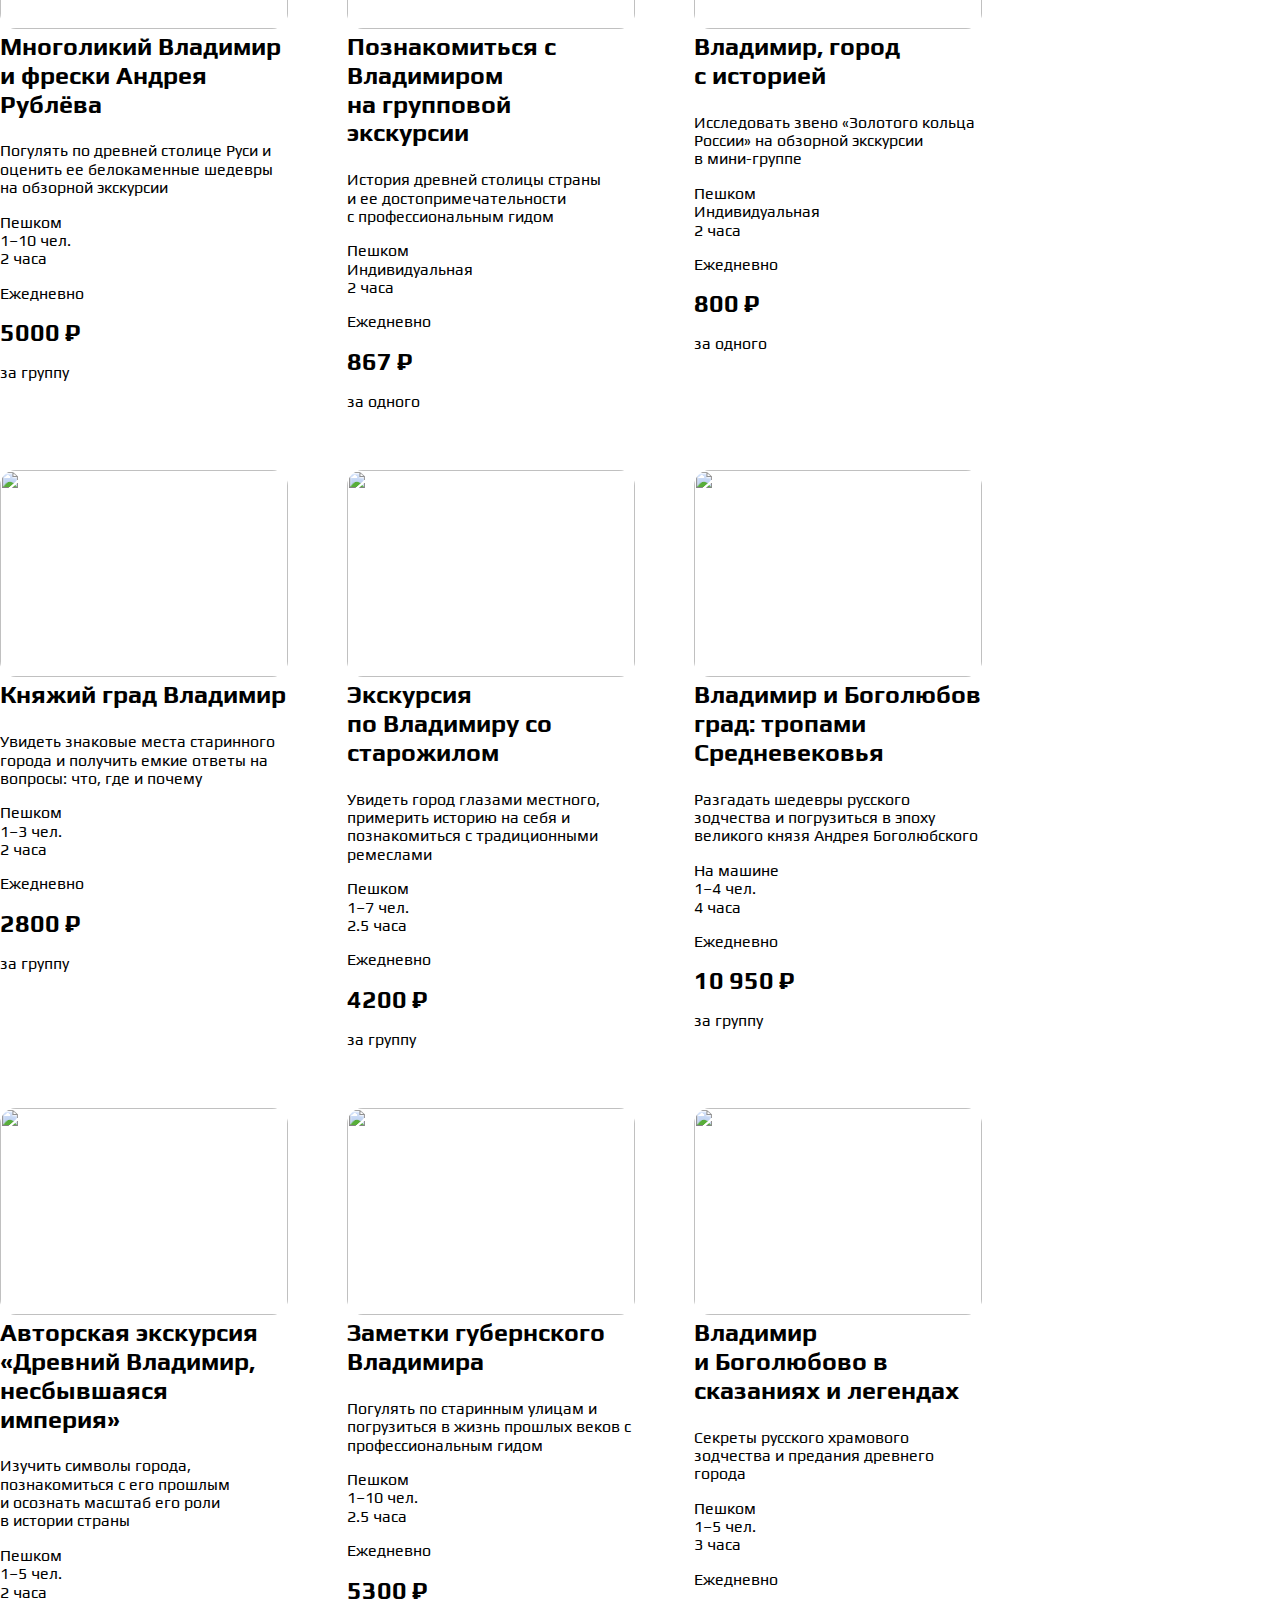
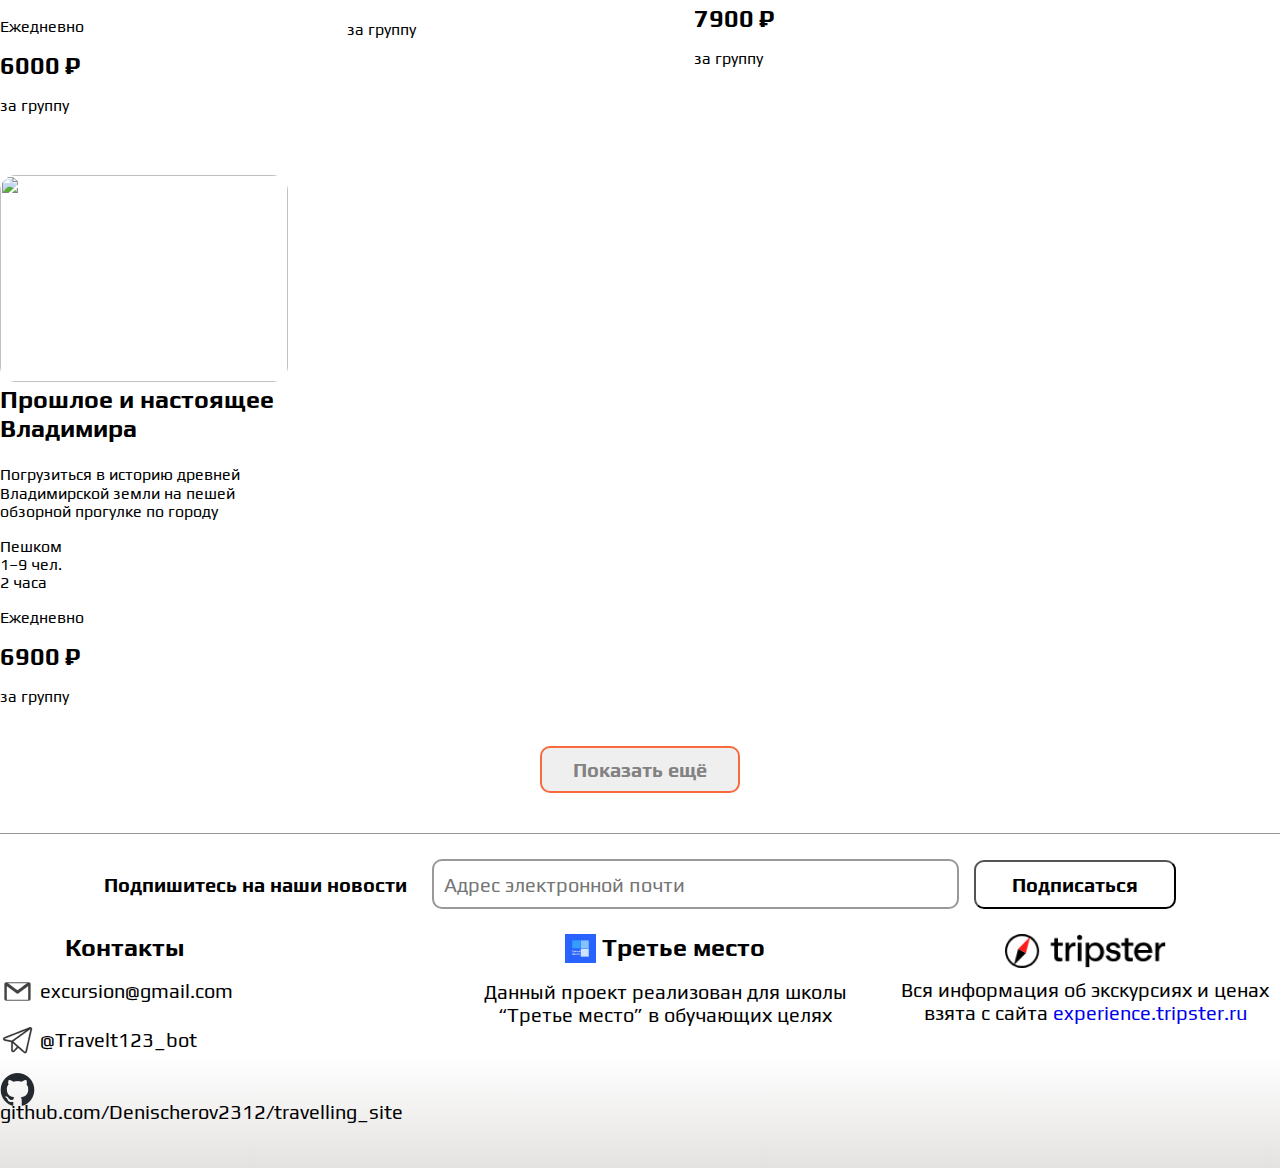
==== commit 641f9c22: "Загрузил данные для gh pages" ====
--- a/pages/index.html
+++ b/pages/index.html
@@ -25,19 +25,19 @@
       <div class="popular-gids">
         
           <a class="card" href="https://experience.tripster.ru/experience/24913/">
-            <img class="card__background" src="../excursions_images\Vladimir\Многоликий Владимир и фрески Андрея Рублёва.jpeg">
+            <img class="card__background" src="../excursions_images/Vladimir/Многоликий Владимир и фрески Андрея Рублёва.jpeg">
             <div class="card__name">Многоликий Владимир и фрески Андрея Рублёва</div>
             <img class='arrow' src="../assets/images/Arrow.png" alt="Стрелка">
           </a>
         
           <a class="card" href="https://experience.tripster.ru/experience/35623/">
-            <img class="card__background" src="../excursions_images\Vladimir\Познакомиться с Владимиром на групповой экскурсии.jpeg">
+            <img class="card__background" src="../excursions_images/Vladimir/Познакомиться с Владимиром на групповой экскурсии.jpeg">
             <div class="card__name">Познакомиться с Владимиром на групповой экскурсии</div>
             <img class='arrow' src="../assets/images/Arrow.png" alt="Стрелка">
           </a>
         
           <a class="card" href="https://experience.tripster.ru/experience/43521/">
-            <img class="card__background" src="../excursions_images\Vladimir\Владимир, город с историей.jpeg">
+            <img class="card__background" src="../excursions_images/Vladimir/Владимир, город с историей.jpeg">
             <div class="card__name">Владимир, город с историей</div>
             <img class='arrow' src="../assets/images/Arrow.png" alt="Стрелка">
           </a>
@@ -72,7 +72,7 @@
             <img src="../assets/images/wind.png">
             4 м/c, ЗЮЗ
           </div>
-          <div class="weather__temp weather__element">+23.7°</div>
+          <div class="weather__temp weather__element">+23.4°</div>
         </div>
 
         <div class="main__description">
@@ -87,7 +87,7 @@
       <div class="main__tours">
         
           <a class="tour" href="https://experience.tripster.ru/experience/24913/">
-            <img src="../excursions_images\Vladimir\Многоликий Владимир и фрески Андрея Рублёва.jpeg">
+            <img src="../excursions_images/Vladimir/Многоликий Владимир и фрески Андрея Рублёва.jpeg">
             <div class="tour__title">Многоликий Владимир и фрески Андрея Рублёва</div>
             <div class="tour__text">
               Погулять по древней столице Руси и оценить ее белокаменные шедевры на обзорной экскурсии
@@ -119,7 +119,7 @@
           </a>
         
           <a class="tour" href="https://experience.tripster.ru/experience/35623/">
-            <img src="../excursions_images\Vladimir\Познакомиться с Владимиром на групповой экскурсии.jpeg">
+            <img src="../excursions_images/Vladimir/Познакомиться с Владимиром на групповой экскурсии.jpeg">
             <div class="tour__title">Познакомиться с Владимиром на групповой экскурсии</div>
             <div class="tour__text">
               История древней столицы страны и ее достопримечательности с профессиональным гидом
@@ -138,7 +138,7 @@
             </div>
             
             <div class="tour__data tour_element">
-              пн, 29 июля в 12:30  пн, 29 июля в 15:00
+              Ежедневно
             </div>
 
             <div class="tour__price tour_element">
@@ -151,7 +151,7 @@
           </a>
         
           <a class="tour" href="https://experience.tripster.ru/experience/43521/">
-            <img src="../excursions_images\Vladimir\Владимир, город с историей.jpeg">
+            <img src="../excursions_images/Vladimir/Владимир, город с историей.jpeg">
             <div class="tour__title">Владимир, город с историей</div>
             <div class="tour__text">
               Исследовать звено «Золотого кольца России» на обзорной экскурсии в мини-группе
@@ -170,7 +170,7 @@
             </div>
             
             <div class="tour__data tour_element">
-              пн, 29 июля в 13:00  вт, 30 июля в 14:30
+              Ежедневно
             </div>
 
             <div class="tour__price tour_element">
@@ -183,7 +183,7 @@
           </a>
         
           <a class="tour" href="https://experience.tripster.ru/experience/11208/">
-            <img src="../excursions_images\Vladimir\Княжий град Владимир.jpeg">
+            <img src="../excursions_images/Vladimir/Княжий град Владимир.jpeg">
             <div class="tour__title">Княжий град Владимир</div>
             <div class="tour__text">
               Увидеть знаковые места старинного города и получить емкие ответы на вопросы: что, где и почему
@@ -214,8 +214,136 @@
             </div>
           </a>
         
+          <a class="tour" href="https://experience.tripster.ru/experience/37777/">
+            <img src="../excursions_images/Vladimir/Экскурсия по Владимиру со старожилом.jpeg">
+            <div class="tour__title">Экскурсия по Владимиру со старожилом</div>
+            <div class="tour__text">
+              Увидеть город глазами местного, примерить историю на себя и познакомиться с традиционными ремеслами
+            </div>
+
+            <div class="tour__metods-movements">
+              <div class="transport">
+                Пешком
+              </div>
+              <div class="tour__count-people">
+                1–7 чел.
+              </div>
+              <div class="tour__time">
+                2.5 часа
+              </div>
+            </div>
+            
+            <div class="tour__data tour_element">
+              Ежедневно
+            </div>
+
+            <div class="tour__price tour_element">
+              4200 ₽
+            </div>
+
+            <div class="tour__price-type tour_element">
+              за группу
+            </div>
+          </a>
+        
+          <a class="tour" href="https://experience.tripster.ru/experience/15394/">
+            <img src="../excursions_images/Vladimir/Владимир и Боголюбов град тропами Средневековья.jpeg">
+            <div class="tour__title">Владимир и Боголюбов град: тропами Средневековья</div>
+            <div class="tour__text">
+              Разгадать шедевры русского зодчества и погрузиться в эпоху великого князя Андрея Боголюбского
+            </div>
+
+            <div class="tour__metods-movements">
+              <div class="transport">
+                На машине
+              </div>
+              <div class="tour__count-people">
+                1–4 чел.
+              </div>
+              <div class="tour__time">
+                4 часа
+              </div>
+            </div>
+            
+            <div class="tour__data tour_element">
+              Ежедневно
+            </div>
+
+            <div class="tour__price tour_element">
+              10 950 ₽
+            </div>
+
+            <div class="tour__price-type tour_element">
+              за группу
+            </div>
+          </a>
+        
+          <a class="tour" href="https://experience.tripster.ru/experience/55641/">
+            <img src="../excursions_images/Vladimir/Авторская экскурсия «Древний Владимир, несбывшаяся империя».jpeg">
+            <div class="tour__title">Авторская экскурсия «Древний Владимир, несбывшаяся империя»</div>
+            <div class="tour__text">
+              Изучить символы города, познакомиться с его прошлым и осознать масштаб его роли в истории страны
+            </div>
+
+            <div class="tour__metods-movements">
+              <div class="transport">
+                Пешком
+              </div>
+              <div class="tour__count-people">
+                1–5 чел.
+              </div>
+              <div class="tour__time">
+                2 часа
+              </div>
+            </div>
+            
+            <div class="tour__data tour_element">
+              Ежедневно
+            </div>
+
+            <div class="tour__price tour_element">
+              6000 ₽
+            </div>
+
+            <div class="tour__price-type tour_element">
+              за группу
+            </div>
+          </a>
+        
+          <a class="tour" href="https://experience.tripster.ru/experience/33785/">
+            <img src="../excursions_images/Vladimir/Заметки губернского Владимира.jpeg">
+            <div class="tour__title">Заметки губернского Владимира</div>
+            <div class="tour__text">
+              Погулять по старинным улицам и погрузиться в жизнь прошлых веков с профессиональным гидом
+            </div>
+
+            <div class="tour__metods-movements">
+              <div class="transport">
+                Пешком
+              </div>
+              <div class="tour__count-people">
+                1–10 чел.
+              </div>
+              <div class="tour__time">
+                2.5 часа
+              </div>
+            </div>
+            
+            <div class="tour__data tour_element">
+              Ежедневно
+            </div>
+
+            <div class="tour__price tour_element">
+              5300 ₽
+            </div>
+
+            <div class="tour__price-type tour_element">
+              за группу
+            </div>
+          </a>
+        
           <a class="tour" href="https://experience.tripster.ru/experience/13117/">
-            <img src="../excursions_images\Vladimir\Владимир и Боголюбово в сказаниях и легендах.jpeg">
+            <img src="../excursions_images/Vladimir/Владимир и Боголюбово в сказаниях и легендах.jpeg">
             <div class="tour__title">Владимир и Боголюбово в сказаниях и легендах</div>
             <div class="tour__text">
               Секреты русского храмового зодчества и предания древнего города
@@ -246,8 +374,72 @@
             </div>
           </a>
         
+          <a class="tour" href="https://experience.tripster.ru/experience/14689/">
+            <img src="../excursions_images/Vladimir/Прошлое и настоящее Владимира.jpeg">
+            <div class="tour__title">Прошлое и настоящее Владимира</div>
+            <div class="tour__text">
+              Погрузиться в историю древней Владимирской земли на пешей обзорной прогулке по городу
+            </div>
+
+            <div class="tour__metods-movements">
+              <div class="transport">
+                Пешком
+              </div>
+              <div class="tour__count-people">
+                1–9 чел.
+              </div>
+              <div class="tour__time">
+                2 часа
+              </div>
+            </div>
+            
+            <div class="tour__data tour_element">
+              Ежедневно
+            </div>
+
+            <div class="tour__price tour_element">
+              6900 ₽
+            </div>
+
+            <div class="tour__price-type tour_element">
+              за группу
+            </div>
+          </a>
+        
+          <a class="tour" href="https://experience.tripster.ru/experience/20921/">
+            <img src="../excursions_images/Vladimir/Владимир сквозь столетия.jpeg">
+            <div class="tour__title">Владимир сквозь столетия</div>
+            <div class="tour__text">
+              Все самые интересные места древнего города на неспешной и эмоциональной обзорной экскурсии
+            </div>
+
+            <div class="tour__metods-movements">
+              <div class="transport">
+                Пешком
+              </div>
+              <div class="tour__count-people">
+                1–10 чел.
+              </div>
+              <div class="tour__time">
+                1.5 часа
+              </div>
+            </div>
+            
+            <div class="tour__data tour_element">
+              Ежедневно
+            </div>
+
+            <div class="tour__price tour_element">
+              4800 ₽
+            </div>
+
+            <div class="tour__price-type tour_element">
+              за группу
+            </div>
+          </a>
+        
           <a class="tour" href="https://experience.tripster.ru/experience/13493/">
-            <img src="../excursions_images\Vladimir\Интерактивная экскурсия «Первая встреча с Владимиром».jpeg">
+            <img src="../excursions_images/Vladimir/Интерактивная экскурсия «Первая встреча с Владимиром».jpeg">
             <div class="tour__title">Интерактивная экскурсия «Первая встреча с Владимиром»</div>
             <div class="tour__text">
               Познакомиться с одной из древних столиц страны на обзорной экскурсии с профессиональным гидом
@@ -278,8 +470,72 @@
             </div>
           </a>
         
+          <a class="tour" href="https://experience.tripster.ru/experience/17365/">
+            <img src="../excursions_images/Vladimir/Старый Владимир за 2 часа.jpeg">
+            <div class="tour__title">Старый Владимир за 2 часа</div>
+            <div class="tour__text">
+              Погулять по историческому центру в компании археолога и узнать о городе самое интересное
+            </div>
+
+            <div class="tour__metods-movements">
+              <div class="transport">
+                Пешком
+              </div>
+              <div class="tour__count-people">
+                1–5 чел.
+              </div>
+              <div class="tour__time">
+                2 часа
+              </div>
+            </div>
+            
+            <div class="tour__data tour_element">
+              Ежедневно
+            </div>
+
+            <div class="tour__price tour_element">
+              4667 ₽
+            </div>
+
+            <div class="tour__price-type tour_element">
+              за группу
+            </div>
+          </a>
+        
+          <a class="tour" href="https://experience.tripster.ru/experience/35017/">
+            <img src="../excursions_images/Vladimir/Владимир погружение в прошлое.jpeg">
+            <div class="tour__title">Владимир: погружение в прошлое</div>
+            <div class="tour__text">
+              Увидеть все хиты древней столицы Руси на экспресс-прогулке по историческому центру
+            </div>
+
+            <div class="tour__metods-movements">
+              <div class="transport">
+                Пешком
+              </div>
+              <div class="tour__count-people">
+                1–4 чел.
+              </div>
+              <div class="tour__time">
+                1.5 часа
+              </div>
+            </div>
+            
+            <div class="tour__data tour_element">
+              Ежедневно
+            </div>
+
+            <div class="tour__price tour_element">
+              4000 ₽
+            </div>
+
+            <div class="tour__price-type tour_element">
+              за группу
+            </div>
+          </a>
+        
           <a class="tour" href="https://experience.tripster.ru/experience/25230/">
-            <img src="../excursions_images\Vladimir\Тайные сокровища Владимирской области.jpeg">
+            <img src="../excursions_images/Vladimir/Тайные сокровища Владимирской области.jpeg">
             <div class="tour__title">Тайные сокровища Владимирской области</div>
             <div class="tour__text">
               Скалистые карьеры, гейзер и средневековая архитектура на авто-пешеходной экскурсии
@@ -310,21 +566,501 @@
             </div>
           </a>
         
-          <a class="tour" href="https://experience.tripster.ru/experience/33785/">
-            <img src="../excursions_images\Vladimir\Заметки губернского Владимира.jpeg">
-            <div class="tour__title">Заметки губернского Владимира</div>
-            <div class="tour__text">
-              Погулять по старинным улицам и погрузиться в жизнь прошлых веков с профессиональным гидом
-            </div>
-
-            <div class="tour__metods-movements">
-              <div class="transport">
-                Пешком
+          <a class="tour" href="https://experience.tripster.ru/experience/40602/">
+            <img src="../excursions_images/Vladimir/Древний Владимир групповая обзорная экскурсия по историческому центру.jpeg">
+            <div class="tour__title">Древний Владимир: групповая обзорная экскурсия по историческому центру</div>
+            <div class="tour__text">
+              Заглянуть в самые любопытные уголки города в компании профессиональных гидов-археологов
+            </div>
+
+            <div class="tour__metods-movements">
+              <div class="transport">
+                Пешком
+              </div>
+              <div class="tour__count-people">
+                Индивидуальная
+              </div>
+              <div class="tour__time">
+                2 часа
+              </div>
+            </div>
+            
+            <div class="tour__data tour_element">
+              Ежедневно
+            </div>
+
+            <div class="tour__price tour_element">
+              820 ₽
+            </div>
+
+            <div class="tour__price-type tour_element">
+              за одного
+            </div>
+          </a>
+        
+          <a class="tour" href="https://experience.tripster.ru/experience/11871/">
+            <img src="../excursions_images/Vladimir/Легенды Древнего Владимира.jpeg">
+            <div class="tour__title">Легенды Древнего Владимира</div>
+            <div class="tour__text">
+              Уличный исторический квест
+            </div>
+
+            <div class="tour__metods-movements">
+              <div class="transport">
+                Пешком
+              </div>
+              <div class="tour__count-people">
+                Индивидуальная
+              </div>
+              <div class="tour__time">
+                2 часа
+              </div>
+            </div>
+            
+            <div class="tour__data tour_element">
+              Ежедневно
+            </div>
+
+            <div class="tour__price tour_element">
+              1900 ₽
+            </div>
+
+            <div class="tour__price-type tour_element">
+              за одного
+            </div>
+          </a>
+        
+          <a class="tour" href="https://experience.tripster.ru/experience/9249/">
+            <img src="../excursions_images/Vladimir/Владимир предания глубокой старины.jpeg">
+            <div class="tour__title">Владимир: предания глубокой старины</div>
+            <div class="tour__text">
+              Погрузиться во времена древней Руси во Владимире и Боголюбово
+            </div>
+
+            <div class="tour__metods-movements">
+              <div class="transport">
+                Пешком
+              </div>
+              <div class="tour__count-people">
+                1–4 чел.
+              </div>
+              <div class="tour__time">
+                2 часа
+              </div>
+            </div>
+            
+            <div class="tour__data tour_element">
+              Ежедневно
+            </div>
+
+            <div class="tour__price tour_element">
+              4000 ₽
+            </div>
+
+            <div class="tour__price-type tour_element">
+              за группу
+            </div>
+          </a>
+        
+          <a class="tour" href="https://experience.tripster.ru/experience/7387/">
+            <img src="../excursions_images/Vladimir/Владимир. Путь сквозь века.jpeg">
+            <div class="tour__title">Владимир. Путь сквозь века</div>
+            <div class="tour__text">
+              О событиях, героях и облике Владимира на обзорной прогулке по уникальному наследию прошлого
+            </div>
+
+            <div class="tour__metods-movements">
+              <div class="transport">
+                Пешком
+              </div>
+              <div class="tour__count-people">
+                Индивидуальная
+              </div>
+              <div class="tour__time">
+                3 часа
+              </div>
+            </div>
+            
+            <div class="tour__data tour_element">
+              Ежедневно
+            </div>
+
+            <div class="tour__price tour_element">
+              3900 ₽
+            </div>
+
+            <div class="tour__price-type tour_element">
+              за одного
+            </div>
+          </a>
+        
+          <a class="tour" href="https://experience.tripster.ru/experience/24280/">
+            <img src="../excursions_images/Vladimir/Два в одном Владимир и Боголюбово.jpeg">
+            <div class="tour__title">Два в одном: Владимир и Боголюбово</div>
+            <div class="tour__text">
+              Полюбоваться шедеврами белокаменного зодчества и раскрыть их богатую историю
+            </div>
+
+            <div class="tour__metods-movements">
+              <div class="transport">
+                Пешком
+              </div>
+              <div class="tour__count-people">
+                1–4 чел.
+              </div>
+              <div class="tour__time">
+                4 часа
+              </div>
+            </div>
+            
+            <div class="tour__data tour_element">
+              Ежедневно
+            </div>
+
+            <div class="tour__price tour_element">
+              7998 ₽
+            </div>
+
+            <div class="tour__price-type tour_element">
+              за группу
+            </div>
+          </a>
+        
+          <a class="tour" href="https://experience.tripster.ru/experience/22412/">
+            <img src="../excursions_images/Vladimir/Владимир — от далекого прошлого до наших дней.jpeg">
+            <div class="tour__title">Владимир — от далекого прошлого до наших дней</div>
+            <div class="tour__text">
+              История, главные достопримечательности и завораживающие виды старинного города на обзорной экскурсии
+            </div>
+
+            <div class="tour__metods-movements">
+              <div class="transport">
+                Пешком
+              </div>
+              <div class="tour__count-people">
+                1–4 чел.
+              </div>
+              <div class="tour__time">
+                2 часа
+              </div>
+            </div>
+            
+            <div class="tour__data tour_element">
+              Ежедневно
+            </div>
+
+            <div class="tour__price tour_element">
+              4500 ₽
+            </div>
+
+            <div class="tour__price-type tour_element">
+              за группу
+            </div>
+          </a>
+        
+          <a class="tour" href="https://experience.tripster.ru/experience/24512/">
+            <img src="../excursions_images/Vladimir/Древний Владимир к истокам истории.jpeg">
+            <div class="tour__title">Древний Владимир: к истокам истории</div>
+            <div class="tour__text">
+              Познакомиться с городом, которому суждено было стать предтечей великого государства Российского
+            </div>
+
+            <div class="tour__metods-movements">
+              <div class="transport">
+                Пешком
+              </div>
+              <div class="tour__count-people">
+                1–4 чел.
+              </div>
+              <div class="tour__time">
+                2 часа
+              </div>
+            </div>
+            
+            <div class="tour__data tour_element">
+              Ежедневно
+            </div>
+
+            <div class="tour__price tour_element">
+              5000 ₽
+            </div>
+
+            <div class="tour__price-type tour_element">
+              за группу
+            </div>
+          </a>
+        
+          <a class="tour" href="https://experience.tripster.ru/experience/8871/">
+            <img src="../excursions_images/Vladimir/Прогулка по центру Владимира.jpeg">
+            <div class="tour__title">Прогулка по центру Владимира</div>
+            <div class="tour__text">
+              Все самое важное в 2-х часовой экскурсии по городу
+            </div>
+
+            <div class="tour__metods-movements">
+              <div class="transport">
+                Пешком
+              </div>
+              <div class="tour__count-people">
+                1–5 чел.
+              </div>
+              <div class="tour__time">
+                2 часа
+              </div>
+            </div>
+            
+            <div class="tour__data tour_element">
+              Ежедневно
+            </div>
+
+            <div class="tour__price tour_element">
+              8000 ₽
+            </div>
+
+            <div class="tour__price-type tour_element">
+              за группу
+            </div>
+          </a>
+        
+          <a class="tour" href="https://experience.tripster.ru/experience/33435/">
+            <img src="../excursions_images/Vladimir/Женский лик древнего Владимира.jpeg">
+            <div class="tour__title">Женский лик древнего Владимира</div>
+            <div class="tour__text">
+              Познакомиться с историей города через женские образы — от княгинь до наших современниц
+            </div>
+
+            <div class="tour__metods-movements">
+              <div class="transport">
+                Пешком
+              </div>
+              <div class="tour__count-people">
+                1–5 чел.
+              </div>
+              <div class="tour__time">
+                2.5 часа
+              </div>
+            </div>
+            
+            <div class="tour__data tour_element">
+              Ежедневно
+            </div>
+
+            <div class="tour__price tour_element">
+              4600 ₽
+            </div>
+
+            <div class="tour__price-type tour_element">
+              за группу
+            </div>
+          </a>
+        
+          <a class="tour" href="https://experience.tripster.ru/experience/25336/">
+            <img src="../excursions_images/Vladimir/Боголюбово и церковь Покрова на Нерли.jpeg">
+            <div class="tour__title">Боголюбово и церковь Покрова на Нерли</div>
+            <div class="tour__text">
+              Посетить важнейшие святыни Владимирской земли и полюбоваться полями, реками и лугами
+            </div>
+
+            <div class="tour__metods-movements">
+              <div class="transport">
+                Пешком
+              </div>
+              <div class="tour__count-people">
+                1–5 чел.
+              </div>
+              <div class="tour__time">
+                2.5 часа
+              </div>
+            </div>
+            
+            <div class="tour__data tour_element">
+              Ежедневно
+            </div>
+
+            <div class="tour__price tour_element">
+              5500 ₽
+            </div>
+
+            <div class="tour__price-type tour_element">
+              за группу
+            </div>
+          </a>
+        
+          <a class="tour" href="https://experience.tripster.ru/experience/19092/">
+            <img src="../excursions_images/Vladimir/Из Владимира — в Боголюбово!.jpeg">
+            <div class="tour__title">Из Владимира — в Боголюбово!</div>
+            <div class="tour__text">
+              Белоснежные храмы, заповедные луга и дыхание Руси на обзорной экскурсии по живописному городу
+            </div>
+
+            <div class="tour__metods-movements">
+              <div class="transport">
+                На машине
+              </div>
+              <div class="tour__count-people">
+                1–4 чел.
+              </div>
+              <div class="tour__time">
+                3 часа
+              </div>
+            </div>
+            
+            <div class="tour__data tour_element">
+              Ежедневно
+            </div>
+
+            <div class="tour__price tour_element">
+              4600 ₽
+            </div>
+
+            <div class="tour__price-type tour_element">
+              за группу
+            </div>
+          </a>
+        
+          <a class="tour" href="https://experience.tripster.ru/experience/31497/">
+            <img src="../excursions_images/Vladimir/Групповая прогулка-диалог в сердце Владимира.jpeg">
+            <div class="tour__title">Групповая прогулка-диалог в сердце Владимира</div>
+            <div class="tour__text">
+              Познакомиться с древним городом за два часа
+            </div>
+
+            <div class="tour__metods-movements">
+              <div class="transport">
+                Пешком
+              </div>
+              <div class="tour__count-people">
+                Индивидуальная
+              </div>
+              <div class="tour__time">
+                2 часа
+              </div>
+            </div>
+            
+            <div class="tour__data tour_element">
+              Ежедневно
+            </div>
+
+            <div class="tour__price tour_element">
+              870 ₽
+            </div>
+
+            <div class="tour__price-type tour_element">
+              за одного
+            </div>
+          </a>
+        
+          <a class="tour" href="https://experience.tripster.ru/experience/25065/">
+            <img src="../excursions_images/Vladimir/Владимир и Боголюбово — наследие Древней Руси (на вашем автомобиле).jpeg">
+            <div class="tour__title">Владимир и Боголюбово — наследие Древней Руси (на вашем автомобиле)</div>
+            <div class="tour__text">
+              Разобраться в шедеврах владимиро-суздальской архитектурной школы и погрузиться в атмосферу старины
+            </div>
+
+            <div class="tour__metods-movements">
+              <div class="transport">
+                Другой
               </div>
               <div class="tour__count-people">
                 1–10 чел.
               </div>
               <div class="tour__time">
+                3.5 часа
+              </div>
+            </div>
+            
+            <div class="tour__data tour_element">
+              Ежедневно
+            </div>
+
+            <div class="tour__price tour_element">
+              7500 ₽
+            </div>
+
+            <div class="tour__price-type tour_element">
+              за группу
+            </div>
+          </a>
+        
+          <a class="tour" href="https://experience.tripster.ru/experience/25074/">
+            <img src="../excursions_images/Vladimir/Белокаменный детокс Владимир, Боголюбово, Суздаль и Кидекша за один день (на вашем авто).jpeg">
+            <div class="tour__title">Белокаменный детокс: Владимир, Боголюбово, Суздаль и Кидекша за один день (на вашем авто)</div>
+            <div class="tour__text">
+              С интересом погрузиться в историю, узнать об уникальной архитектуре и полюбоваться наследием ЮНЕСКО
+            </div>
+
+            <div class="tour__metods-movements">
+              <div class="transport">
+                Другой
+              </div>
+              <div class="tour__count-people">
+                1–10 чел.
+              </div>
+              <div class="tour__time">
+                8 часов
+              </div>
+            </div>
+            
+            <div class="tour__data tour_element">
+              Ежедневно
+            </div>
+
+            <div class="tour__price tour_element">
+              14 500 ₽
+            </div>
+
+            <div class="tour__price-type tour_element">
+              за группу
+            </div>
+          </a>
+        
+          <a class="tour" href="https://experience.tripster.ru/experience/34398/">
+            <img src="../excursions_images/Vladimir/Нетипичный Владимир.jpeg">
+            <div class="tour__title">Нетипичный Владимир</div>
+            <div class="tour__text">
+              Пройти по городу нетуристическими тропами и узнать о нём занимательные факты
+            </div>
+
+            <div class="tour__metods-movements">
+              <div class="transport">
+                Пешком
+              </div>
+              <div class="tour__count-people">
+                1–5 чел.
+              </div>
+              <div class="tour__time">
+                2 часа
+              </div>
+            </div>
+            
+            <div class="tour__data tour_element">
+              Ежедневно
+            </div>
+
+            <div class="tour__price tour_element">
+              5000 ₽
+            </div>
+
+            <div class="tour__price-type tour_element">
+              за группу
+            </div>
+          </a>
+        
+          <a class="tour" href="https://experience.tripster.ru/experience/33368/">
+            <img src="../excursions_images/Vladimir/Владимир обзорная экскурсия, дегустация и посещение Успенского собора.jpeg">
+            <div class="tour__title">Владимир: обзорная экскурсия, дегустация и посещение Успенского собора</div>
+            <div class="tour__text">
+              Составить первое впечатление о городе, открыть его секреты и изучить уникальный храм
+            </div>
+
+            <div class="tour__metods-movements">
+              <div class="transport">
+                Пешком
+              </div>
+              <div class="tour__count-people">
+                Индивидуальная
+              </div>
+              <div class="tour__time">
                 2.5 часа
               </div>
             </div>
@@ -334,19 +1070,371 @@
             </div>
 
             <div class="tour__price tour_element">
-              5300 ₽
-            </div>
-
-            <div class="tour__price-type tour_element">
-              за группу
-            </div>
-          </a>
-        
-          <a class="tour" href="https://experience.tripster.ru/experience/15394/">
-            <img src="../excursions_images\Vladimir\Владимир и Боголюбов град тропами Средневековья.jpeg">
-            <div class="tour__title">Владимир и Боголюбов град: тропами Средневековья</div>
-            <div class="tour__text">
-              Разгадать шедевры русского зодчества и погрузиться в эпоху великого князя Андрея Боголюбского
+              1700 ₽
+            </div>
+
+            <div class="tour__price-type tour_element">
+              за одного
+            </div>
+          </a>
+        
+          <a class="tour" href="https://experience.tripster.ru/experience/27425/">
+            <img src="../excursions_images/Vladimir/Здравствуй, Владимир!.jpeg">
+            <div class="tour__title">Здравствуй, Владимир!</div>
+            <div class="tour__text">
+              Посетить главные достопримечательности города и насладиться его теплой атмосферой
+            </div>
+
+            <div class="tour__metods-movements">
+              <div class="transport">
+                Пешком
+              </div>
+              <div class="tour__count-people">
+                1–5 чел.
+              </div>
+              <div class="tour__time">
+                2.5 часа
+              </div>
+            </div>
+            
+            <div class="tour__data tour_element">
+              Ежедневно
+            </div>
+
+            <div class="tour__price tour_element">
+              5200 ₽
+            </div>
+
+            <div class="tour__price-type tour_element">
+              за группу
+            </div>
+          </a>
+        
+          <a class="tour" href="https://experience.tripster.ru/experience/51324/">
+            <img src="../excursions_images/Vladimir/Средневековый Владимир поучительная экскурсия для детей и взрослых.jpeg">
+            <div class="tour__title">Средневековый Владимир: поучительная экскурсия для детей и взрослых</div>
+            <div class="tour__text">
+              Увидеть знаковые места города и погрузиться в его прошлое — от основания до периода расцвета
+            </div>
+
+            <div class="tour__metods-movements">
+              <div class="transport">
+                Пешком
+              </div>
+              <div class="tour__count-people">
+                1–7 чел.
+              </div>
+              <div class="tour__time">
+                1.5 часа
+              </div>
+            </div>
+            
+            <div class="tour__data tour_element">
+              Ежедневно
+            </div>
+
+            <div class="tour__price tour_element">
+              6000 ₽
+            </div>
+
+            <div class="tour__price-type tour_element">
+              за группу
+            </div>
+          </a>
+        
+          <a class="tour" href="https://experience.tripster.ru/experience/64663/">
+            <img src="../excursions_images/Vladimir/Владимир в историях и лицах.jpeg">
+            <div class="tour__title">Владимир в историях и лицах</div>
+            <div class="tour__text">
+              Групповая экскурсия по историческому центру города с осмотром главных достопримечательностей
+            </div>
+
+            <div class="tour__metods-movements">
+              <div class="transport">
+                Пешком
+              </div>
+              <div class="tour__count-people">
+                Индивидуальная
+              </div>
+              <div class="tour__time">
+                2 часа
+              </div>
+            </div>
+            
+            <div class="tour__data tour_element">
+              Ежедневно
+            </div>
+
+            <div class="tour__price tour_element">
+              667 ₽
+            </div>
+
+            <div class="tour__price-type tour_element">
+              за одного
+            </div>
+          </a>
+        
+          <a class="tour" href="https://experience.tripster.ru/experience/39632/">
+            <img src="../excursions_images/Vladimir/Квиз-экскурсия по Владимиру для детских и школьных групп.jpeg">
+            <div class="tour__title">Квиз-экскурсия по Владимиру для детских и школьных групп</div>
+            <div class="tour__text">
+              Весело провести время в древнем городе и узнать о нем самое любопытное
+            </div>
+
+            <div class="tour__metods-movements">
+              <div class="transport">
+                Пешком
+              </div>
+              <div class="tour__count-people">
+                1–10 чел.
+              </div>
+              <div class="tour__time">
+                2 часа
+              </div>
+            </div>
+            
+            <div class="tour__data tour_element">
+              Ежедневно
+            </div>
+
+            <div class="tour__price tour_element">
+              9990 ₽
+            </div>
+
+            <div class="tour__price-type tour_element">
+              за группу
+            </div>
+          </a>
+        
+          <a class="tour" href="https://experience.tripster.ru/experience/40570/">
+            <img src="../excursions_images/Vladimir/А если не хочется мёрзнуть.jpeg">
+            <div class="tour__title">А если не хочется мёрзнуть...</div>
+            <div class="tour__text">
+              Исследуем город комфортно, разбавляя прогулку посещением трёх замечательных музеев
+            </div>
+
+            <div class="tour__metods-movements">
+              <div class="transport">
+                Пешком
+              </div>
+              <div class="tour__count-people">
+                1–10 чел.
+              </div>
+              <div class="tour__time">
+                2.5 часа
+              </div>
+            </div>
+            
+            <div class="tour__data tour_element">
+              Ежедневно
+            </div>
+
+            <div class="tour__price tour_element">
+              7300 ₽
+            </div>
+
+            <div class="tour__price-type tour_element">
+              за группу
+            </div>
+          </a>
+        
+          <a class="tour" href="https://experience.tripster.ru/experience/37501/">
+            <img src="../excursions_images/Vladimir/Владимир обзорная экскурсия и два необычных музея.jpeg">
+            <div class="tour__title">Владимир: обзорная экскурсия и два необычных музея</div>
+            <div class="tour__text">
+              Увидеть «визитные карточки» города, оценить коллекцию старинных ложек и посетить музей Пряника
+            </div>
+
+            <div class="tour__metods-movements">
+              <div class="transport">
+                Пешком
+              </div>
+              <div class="tour__count-people">
+                1–5 чел.
+              </div>
+              <div class="tour__time">
+                4 часа
+              </div>
+            </div>
+            
+            <div class="tour__data tour_element">
+              Ежедневно
+            </div>
+
+            <div class="tour__price tour_element">
+              4600 ₽
+            </div>
+
+            <div class="tour__price-type tour_element">
+              за группу
+            </div>
+          </a>
+        
+          <a class="tour" href="https://experience.tripster.ru/experience/41240/">
+            <img src="../excursions_images/Vladimir/Уютная фотопрогулка по Владимиру.jpeg">
+            <div class="tour__title">Уютная фотопрогулка по Владимиру</div>
+            <div class="tour__text">
+              Получить атмосферные снимки на фоне одного из красивейших городов Золотого кольца России
+            </div>
+
+            <div class="tour__metods-movements">
+              <div class="transport">
+                Пешком
+              </div>
+              <div class="tour__count-people">
+                1–6 чел.
+              </div>
+              <div class="tour__time">
+                1 час
+              </div>
+            </div>
+            
+            <div class="tour__data tour_element">
+              Ежедневно
+            </div>
+
+            <div class="tour__price tour_element">
+              8800 ₽
+            </div>
+
+            <div class="tour__price-type tour_element">
+              за группу
+            </div>
+          </a>
+        
+          <a class="tour" href="https://experience.tripster.ru/experience/44826/">
+            <img src="../excursions_images/Vladimir/«Самоход» самостоятельный квест-прогулка по Владимиру.jpeg">
+            <div class="tour__title">«Самоход»: самостоятельный квест-прогулка по Владимиру</div>
+            <div class="tour__text">
+              Увидеть главные места, разгадать секреты и отыскать таинственный клад
+            </div>
+
+            <div class="tour__metods-movements">
+              <div class="transport">
+                Пешком
+              </div>
+              <div class="tour__count-people">
+                1–5 чел.
+              </div>
+              <div class="tour__time">
+                2 часа
+              </div>
+            </div>
+            
+            <div class="tour__data tour_element">
+              Ежедневно
+            </div>
+
+            <div class="tour__price tour_element">
+              3600 ₽
+            </div>
+
+            <div class="tour__price-type tour_element">
+              за группу
+            </div>
+          </a>
+        
+          <a class="tour" href="https://experience.tripster.ru/experience/63111/">
+            <img src="../excursions_images/Vladimir/Русь великокняжеская автобусная экскурсия по Владимиру и Боголюбово.jpeg">
+            <div class="tour__title">Русь великокняжеская: автобусная экскурсия по Владимиру и Боголюбово</div>
+            <div class="tour__text">
+              Рассмотреть шедевры белокаменного зодчества и послушать увлекательные истории о князьях (в группе)
+            </div>
+
+            <div class="tour__metods-movements">
+              <div class="transport">
+                На автобусе
+              </div>
+              <div class="tour__count-people">
+                Индивидуальная
+              </div>
+              <div class="tour__time">
+                4 часа
+              </div>
+            </div>
+            
+            <div class="tour__data tour_element">
+              Ежедневно
+            </div>
+
+            <div class="tour__price tour_element">
+              2100 ₽
+            </div>
+
+            <div class="tour__price-type tour_element">
+              за одного
+            </div>
+          </a>
+        
+          <a class="tour" href="https://experience.tripster.ru/experience/42751/">
+            <img src="../excursions_images/Vladimir/Венедикт Ерофеев во Владимире.jpeg">
+            <div class="tour__title">Венедикт Ерофеев во Владимире</div>
+            <div class="tour__text">
+              Немедленно прогуляться и послушать про жизнь писателя!
+            </div>
+
+            <div class="tour__metods-movements">
+              <div class="transport">
+                Пешком
+              </div>
+              <div class="tour__count-people">
+                1–10 чел.
+              </div>
+              <div class="tour__time">
+                1.5 часа
+              </div>
+            </div>
+            
+            <div class="tour__data tour_element">
+              Ежедневно
+            </div>
+
+            <div class="tour__price tour_element">
+              4000 ₽
+            </div>
+
+            <div class="tour__price-type tour_element">
+              за группу
+            </div>
+          </a>
+        
+          <a class="tour" href="https://experience.tripster.ru/experience/5849/">
+            <img src="../excursions_images/Vladimir/Владимир — средневековая столица Руси.jpeg">
+            <div class="tour__title">Владимир — средневековая столица Руси</div>
+            <div class="tour__text">
+              Обзорная экскурсия по главным достопримечательностям одного из древнейших городов России
+            </div>
+
+            <div class="tour__metods-movements">
+              <div class="transport">
+                Пешком
+              </div>
+              <div class="tour__count-people">
+                1–5 чел.
+              </div>
+              <div class="tour__time">
+                4 часа
+              </div>
+            </div>
+            
+            <div class="tour__data tour_element">
+              Ежедневно
+            </div>
+
+            <div class="tour__price tour_element">
+              10 400 ₽
+            </div>
+
+            <div class="tour__price-type tour_element">
+              за группу
+            </div>
+          </a>
+        
+          <a class="tour" href="https://experience.tripster.ru/experience/47895/">
+            <img src="../excursions_images/Vladimir/Усадьба Муромцево — маленький Версаль, затерянный в лесах.jpeg">
+            <div class="tour__title">Усадьба Муромцево — маленький Версаль, затерянный в лесах</div>
+            <div class="tour__text">
+              Заглянуть в Судогду и посетить усадьбу последнего предводителя Владимирского дворянства
             </div>
 
             <div class="tour__metods-movements">
@@ -357,28 +1445,92 @@
                 1–4 чел.
               </div>
               <div class="tour__time">
-                4 часа
-              </div>
-            </div>
-            
-            <div class="tour__data tour_element">
-              Ежедневно
-            </div>
-
-            <div class="tour__price tour_element">
-              10 950 ₽
-            </div>
-
-            <div class="tour__price-type tour_element">
-              за группу
-            </div>
-          </a>
-        
-          <a class="tour" href="https://experience.tripster.ru/experience/55641/">
-            <img src="../excursions_images\Vladimir\Авторская экскурсия «Древний Владимир, несбывшаяся империя».jpeg">
-            <div class="tour__title">Авторская экскурсия «Древний Владимир, несбывшаяся империя»</div>
-            <div class="tour__text">
-              Изучить символы города, познакомиться с его прошлым и осознать масштаб его роли в истории страны
+                5 часов
+              </div>
+            </div>
+            
+            <div class="tour__data tour_element">
+              Ежедневно
+            </div>
+
+            <div class="tour__price tour_element">
+              9900 ₽
+            </div>
+
+            <div class="tour__price-type tour_element">
+              за группу
+            </div>
+          </a>
+        
+          <a class="tour" href="https://experience.tripster.ru/experience/24746/">
+            <img src="../excursions_images/Vladimir/Юрьев-Польский — белокаменный шедевр Золотого кольца.jpeg">
+            <div class="tour__title">Юрьев-Польский — белокаменный шедевр Золотого кольца</div>
+            <div class="tour__text">
+              Погрузиться в историю Древней Руси и изучить храмовую архитектуру города святого Георгия
+            </div>
+
+            <div class="tour__metods-movements">
+              <div class="transport">
+                Пешком
+              </div>
+              <div class="tour__count-people">
+                1–7 чел.
+              </div>
+              <div class="tour__time">
+                2 часа
+              </div>
+            </div>
+            
+            <div class="tour__data tour_element">
+              Ежедневно
+            </div>
+
+            <div class="tour__price tour_element">
+              5800 ₽
+            </div>
+
+            <div class="tour__price-type tour_element">
+              за группу
+            </div>
+          </a>
+        
+          <a class="tour" href="https://experience.tripster.ru/experience/55871/">
+            <img src="../excursions_images/Vladimir/Экскурсия-погружение в прошлое Владимира.jpeg">
+            <div class="tour__title">Экскурсия-погружение в прошлое Владимира</div>
+            <div class="tour__text">
+              Унести с прогулки не просто факты о древнем городе, а общую картину, в которую они складываются
+            </div>
+
+            <div class="tour__metods-movements">
+              <div class="transport">
+                Пешком
+              </div>
+              <div class="tour__count-people">
+                1–10 чел.
+              </div>
+              <div class="tour__time">
+                2.5 часа
+              </div>
+            </div>
+            
+            <div class="tour__data tour_element">
+              Ежедневно
+            </div>
+
+            <div class="tour__price tour_element">
+              4900 ₽
+            </div>
+
+            <div class="tour__price-type tour_element">
+              за группу
+            </div>
+          </a>
+        
+          <a class="tour" href="https://experience.tripster.ru/experience/59799/">
+            <img src="../excursions_images/Vladimir/Улочки-шкатулочки. Второй взгляд на Владимир.jpeg">
+            <div class="tour__title">Улочки-шкатулочки. Второй взгляд на Владимир</div>
+            <div class="tour__text">
+              Узнать детальнее о городе и людях, живших здесь в разное время
             </div>
 
             <div class="tour__metods-movements">
@@ -398,6 +1550,70 @@
             </div>
 
             <div class="tour__price tour_element">
+              4000 ₽
+            </div>
+
+            <div class="tour__price-type tour_element">
+              за группу
+            </div>
+          </a>
+        
+          <a class="tour" href="https://experience.tripster.ru/experience/47865/">
+            <img src="../excursions_images/Vladimir/По Владимиру пешком.jpeg">
+            <div class="tour__title">По Владимиру пешком</div>
+            <div class="tour__text">
+              Узнать главное о городе на 1,5-часовой экскурсии в мини-группе
+            </div>
+
+            <div class="tour__metods-movements">
+              <div class="transport">
+                Пешком
+              </div>
+              <div class="tour__count-people">
+                Индивидуальная
+              </div>
+              <div class="tour__time">
+                1.5 часа
+              </div>
+            </div>
+            
+            <div class="tour__data tour_element">
+              Ежедневно
+            </div>
+
+            <div class="tour__price tour_element">
+              1400 ₽
+            </div>
+
+            <div class="tour__price-type tour_element">
+              за одного
+            </div>
+          </a>
+        
+          <a class="tour" href="https://experience.tripster.ru/experience/38708/">
+            <img src="../excursions_images/Vladimir/Арт-Владимир город глазами художника.jpeg">
+            <div class="tour__title">Арт-Владимир: город глазами художника</div>
+            <div class="tour__text">
+              Прогуляться среди белокаменных шедевров, зайти в живописную мастерскую и в гости к антиквару
+            </div>
+
+            <div class="tour__metods-movements">
+              <div class="transport">
+                Пешком
+              </div>
+              <div class="tour__count-people">
+                1–4 чел.
+              </div>
+              <div class="tour__time">
+                2.5 часа
+              </div>
+            </div>
+            
+            <div class="tour__data tour_element">
+              Ежедневно
+            </div>
+
+            <div class="tour__price tour_element">
               6000 ₽
             </div>
 
@@ -406,11 +1622,107 @@
             </div>
           </a>
         
-          <a class="tour" href="https://experience.tripster.ru/experience/17365/">
-            <img src="../excursions_images\Vladimir\Старый Владимир за 2 часа.jpeg">
-            <div class="tour__title">Старый Владимир за 2 часа</div>
-            <div class="tour__text">
-              Погулять по историческому центру в компании археолога и узнать о городе самое интересное
+          <a class="tour" href="https://experience.tripster.ru/experience/63105/">
+            <img src="../excursions_images/Vladimir/Русь былинная групповая автобусная экскурсия в Муром + прогулка на теплоходе.jpeg">
+            <div class="tour__title">Русь былинная: групповая автобусная экскурсия в Муром + прогулка на теплоходе</div>
+            <div class="tour__text">
+              Увидеть визитные карточки Мурома и поклониться мощам Петра и Февронии
+            </div>
+
+            <div class="tour__metods-movements">
+              <div class="transport">
+                На автобусе
+              </div>
+              <div class="tour__count-people">
+                Индивидуальная
+              </div>
+              <div class="tour__time">
+                12 часов
+              </div>
+            </div>
+            
+            <div class="tour__data tour_element">
+              Ежедневно
+            </div>
+
+            <div class="tour__price tour_element">
+              4200 ₽
+            </div>
+
+            <div class="tour__price-type tour_element">
+              за одного
+            </div>
+          </a>
+        
+          <a class="tour" href="https://experience.tripster.ru/experience/54449/">
+            <img src="../excursions_images/Vladimir/Тайны Сунгиря — стоянки первобытного человека.jpeg">
+            <div class="tour__title">Тайны Сунгиря — стоянки первобытного человека</div>
+            <div class="tour__text">
+              Попасть в каменный век на окраине Владимира
+            </div>
+
+            <div class="tour__metods-movements">
+              <div class="transport">
+                Пешком
+              </div>
+              <div class="tour__count-people">
+                1–7 чел.
+              </div>
+              <div class="tour__time">
+                1.5 часа
+              </div>
+            </div>
+            
+            <div class="tour__data tour_element">
+              Ежедневно
+            </div>
+
+            <div class="tour__price tour_element">
+              5600 ₽
+            </div>
+
+            <div class="tour__price-type tour_element">
+              за группу
+            </div>
+          </a>
+        
+          <a class="tour" href="https://experience.tripster.ru/experience/54316/">
+            <img src="../excursions_images/Vladimir/По Владимиру с гидом-историком.jpeg">
+            <div class="tour__title">По Владимиру с гидом-историком</div>
+            <div class="tour__text">
+              Погрузиться в славное прошлое города и узнать, чем он хорош сейчас
+            </div>
+
+            <div class="tour__metods-movements">
+              <div class="transport">
+                Пешком
+              </div>
+              <div class="tour__count-people">
+                1–10 чел.
+              </div>
+              <div class="tour__time">
+                2 часа
+              </div>
+            </div>
+            
+            <div class="tour__data tour_element">
+              Ежедневно
+            </div>
+
+            <div class="tour__price tour_element">
+              6000 ₽
+            </div>
+
+            <div class="tour__price-type tour_element">
+              за группу
+            </div>
+          </a>
+        
+          <a class="tour" href="https://experience.tripster.ru/experience/51033/">
+            <img src="../excursions_images/Vladimir/Тёплый Владимир, или Чаепитие с культурологом.jpeg">
+            <div class="tour__title">Тёплый Владимир, или Чаепитие с культурологом</div>
+            <div class="tour__text">
+              В экспресс-формате увидеть город, а затем погрузиться в прошлое через истории и фото в уютном месте
             </div>
 
             <div class="tour__metods-movements">
@@ -430,51 +1742,115 @@
             </div>
 
             <div class="tour__price tour_element">
-              4600 ₽
-            </div>
-
-            <div class="tour__price-type tour_element">
-              за группу
-            </div>
-          </a>
-        
-          <a class="tour" href="https://experience.tripster.ru/experience/14689/">
-            <img src="../excursions_images\Vladimir\Прошлое и настоящее Владимира.jpeg">
-            <div class="tour__title">Прошлое и настоящее Владимира</div>
-            <div class="tour__text">
-              Погрузиться в историю древней Владимирской земли на пешей обзорной прогулке по городу
-            </div>
-
-            <div class="tour__metods-movements">
-              <div class="transport">
-                Пешком
-              </div>
-              <div class="tour__count-people">
-                1–9 чел.
-              </div>
-              <div class="tour__time">
-                2 часа
-              </div>
-            </div>
-            
-            <div class="tour__data tour_element">
-              Ежедневно
-            </div>
-
-            <div class="tour__price tour_element">
-              6900 ₽
-            </div>
-
-            <div class="tour__price-type tour_element">
-              за группу
-            </div>
-          </a>
-        
-          <a class="tour" href="https://experience.tripster.ru/experience/20921/">
-            <img src="../excursions_images\Vladimir\Владимир сквозь столетия.jpeg">
-            <div class="tour__title">Владимир сквозь столетия</div>
-            <div class="tour__text">
-              Все самые интересные места древнего города на неспешной и эмоциональной обзорной экскурсии
+              4300 ₽
+            </div>
+
+            <div class="tour__price-type tour_element">
+              за группу
+            </div>
+          </a>
+        
+          <a class="tour" href="https://experience.tripster.ru/experience/50752/">
+            <img src="../excursions_images/Vladimir/Аллеями старинных владимирских усадеб.jpeg">
+            <div class="tour__title">Аллеями старинных владимирских усадеб</div>
+            <div class="tour__text">
+              Познакомиться с историей трёх дворянских поместий и узнать об их знаменитых владельцах
+            </div>
+
+            <div class="tour__metods-movements">
+              <div class="transport">
+                На машине
+              </div>
+              <div class="tour__count-people">
+                1–4 чел.
+              </div>
+              <div class="tour__time">
+                5 часов
+              </div>
+            </div>
+            
+            <div class="tour__data tour_element">
+              Ежедневно
+            </div>
+
+            <div class="tour__price tour_element">
+              8500 ₽
+            </div>
+
+            <div class="tour__price-type tour_element">
+              за группу
+            </div>
+          </a>
+        
+          <a class="tour" href="https://experience.tripster.ru/experience/43362/">
+            <img src="../excursions_images/Vladimir/Жемчужина Владимира — Патриарший сад.jpeg">
+            <div class="tour__title">Жемчужина Владимира — Патриарший сад</div>
+            <div class="tour__text">
+              Познакомиться с зелёным сердцем города и узнать, как появилась столица княжества
+            </div>
+
+            <div class="tour__metods-movements">
+              <div class="transport">
+                Пешком
+              </div>
+              <div class="tour__count-people">
+                1–6 чел.
+              </div>
+              <div class="tour__time">
+                2 часа
+              </div>
+            </div>
+            
+            <div class="tour__data tour_element">
+              Ежедневно
+            </div>
+
+            <div class="tour__price tour_element">
+              4499 ₽
+            </div>
+
+            <div class="tour__price-type tour_element">
+              за группу
+            </div>
+          </a>
+        
+          <a class="tour" href="https://experience.tripster.ru/experience/42416/">
+            <img src="../excursions_images/Vladimir/Маленькие секреты Большой Московской.jpeg">
+            <div class="tour__title">Маленькие секреты Большой Московской</div>
+            <div class="tour__text">
+              Увидеть в старинных зданиях свидетелей эпох — и через диалог с ними погрузиться в прошлое города
+            </div>
+
+            <div class="tour__metods-movements">
+              <div class="transport">
+                Пешком
+              </div>
+              <div class="tour__count-people">
+                1–5 чел.
+              </div>
+              <div class="tour__time">
+                2 часа
+              </div>
+            </div>
+            
+            <div class="tour__data tour_element">
+              Ежедневно
+            </div>
+
+            <div class="tour__price tour_element">
+              4900 ₽
+            </div>
+
+            <div class="tour__price-type tour_element">
+              за группу
+            </div>
+          </a>
+        
+          <a class="tour" href="https://experience.tripster.ru/experience/35774/">
+            <img src="../excursions_images/Vladimir/Древние фрески Владимира.jpeg">
+            <div class="tour__title">Древние фрески Владимира</div>
+            <div class="tour__text">
+              Расшифровать росписи в Дмитриевском храме, Успенском соборе и Княгинином монастыре
             </div>
 
             <div class="tour__metods-movements">
@@ -485,1446 +1861,70 @@
                 1–10 чел.
               </div>
               <div class="tour__time">
-                1.5 часа
-              </div>
-            </div>
-            
-            <div class="tour__data tour_element">
-              Ежедневно
-            </div>
-
-            <div class="tour__price tour_element">
-              4800 ₽
-            </div>
-
-            <div class="tour__price-type tour_element">
-              за группу
-            </div>
-          </a>
-        
-          <a class="tour" href="https://experience.tripster.ru/experience/37777/">
-            <img src="../excursions_images\Vladimir\Экскурсия по Владимиру со старожилом.jpeg">
-            <div class="tour__title">Экскурсия по Владимиру со старожилом</div>
-            <div class="tour__text">
-              Увидеть город глазами местного, примерить историю на себя и познакомиться с традиционными ремеслами
-            </div>
-
-            <div class="tour__metods-movements">
-              <div class="transport">
-                Пешком
-              </div>
-              <div class="tour__count-people">
-                1–7 чел.
-              </div>
-              <div class="tour__time">
-                2.5 часа
-              </div>
-            </div>
-            
-            <div class="tour__data tour_element">
-              Ежедневно
-            </div>
-
-            <div class="tour__price tour_element">
-              4200 ₽
-            </div>
-
-            <div class="tour__price-type tour_element">
-              за группу
-            </div>
-          </a>
-        
-          <a class="tour" href="https://experience.tripster.ru/experience/40602/">
-            <img src="../excursions_images\Vladimir\Древний Владимир групповая обзорная экскурсия по историческому центру.jpeg">
-            <div class="tour__title">Древний Владимир: групповая обзорная экскурсия по историческому центру</div>
-            <div class="tour__text">
-              Заглянуть в самые любопытные уголки города в компании профессиональных гидов-археологов
-            </div>
-
-            <div class="tour__metods-movements">
-              <div class="transport">
-                Пешком
-              </div>
-              <div class="tour__count-people">
-                Индивидуальная
-              </div>
-              <div class="tour__time">
-                2 часа
-              </div>
-            </div>
-            
-            <div class="tour__data tour_element">
-              сб, 3 авг в 11:00  сб, 3 авг в 14:00
-            </div>
-
-            <div class="tour__price tour_element">
-              820 ₽
-            </div>
-
-            <div class="tour__price-type tour_element">
-              за одного
-            </div>
-          </a>
-        
-          <a class="tour" href="https://experience.tripster.ru/experience/9249/">
-            <img src="../excursions_images\Vladimir\Владимир предания глубокой старины.jpeg">
-            <div class="tour__title">Владимир: предания глубокой старины</div>
-            <div class="tour__text">
-              Погрузиться во времена древней Руси во Владимире и Боголюбово
-            </div>
-
-            <div class="tour__metods-movements">
-              <div class="transport">
-                Пешком
+                3 часа
+              </div>
+            </div>
+            
+            <div class="tour__data tour_element">
+              Ежедневно
+            </div>
+
+            <div class="tour__price tour_element">
+              7300 ₽
+            </div>
+
+            <div class="tour__price-type tour_element">
+              за группу
+            </div>
+          </a>
+        
+          <a class="tour" href="https://experience.tripster.ru/experience/33823/">
+            <img src="../excursions_images/Vladimir/Владимирское Ополье путешествие во времени.jpeg">
+            <div class="tour__title">Владимирское Ополье: путешествие во времени</div>
+            <div class="tour__text">
+              Юрьев-Польский, старинные села, храмы и усадьбы князей Голицыных за 1 день
+            </div>
+
+            <div class="tour__metods-movements">
+              <div class="transport">
+                На машине
               </div>
               <div class="tour__count-people">
                 1–4 чел.
               </div>
               <div class="tour__time">
-                2 часа
-              </div>
-            </div>
-            
-            <div class="tour__data tour_element">
-              Ежедневно
-            </div>
-
-            <div class="tour__price tour_element">
-              4000 ₽
-            </div>
-
-            <div class="tour__price-type tour_element">
-              за группу
-            </div>
-          </a>
-        
-          <a class="tour" href="https://experience.tripster.ru/experience/24512/">
-            <img src="../excursions_images\Vladimir\Древний Владимир к истокам истории.jpeg">
-            <div class="tour__title">Древний Владимир: к истокам истории</div>
-            <div class="tour__text">
-              Познакомиться с городом, которому суждено было стать предтечей великого государства Российского
-            </div>
-
-            <div class="tour__metods-movements">
-              <div class="transport">
-                Пешком
-              </div>
-              <div class="tour__count-people">
-                1–4 чел.
-              </div>
-              <div class="tour__time">
-                2 часа
-              </div>
-            </div>
-            
-            <div class="tour__data tour_element">
-              Ежедневно
-            </div>
-
-            <div class="tour__price tour_element">
-              5000 ₽
-            </div>
-
-            <div class="tour__price-type tour_element">
-              за группу
-            </div>
-          </a>
-        
-          <a class="tour" href="https://experience.tripster.ru/experience/24280/">
-            <img src="../excursions_images\Vladimir\Два в одном Владимир и Боголюбово.jpeg">
-            <div class="tour__title">Два в одном: Владимир и Боголюбово</div>
-            <div class="tour__text">
-              Полюбоваться шедеврами белокаменного зодчества и раскрыть их богатую историю
-            </div>
-
-            <div class="tour__metods-movements">
-              <div class="transport">
-                Пешком
-              </div>
-              <div class="tour__count-people">
-                1–4 чел.
-              </div>
-              <div class="tour__time">
-                4 часа
-              </div>
-            </div>
-            
-            <div class="tour__data tour_element">
-              Ежедневно
-            </div>
-
-            <div class="tour__price tour_element">
-              7998 ₽
-            </div>
-
-            <div class="tour__price-type tour_element">
-              за группу
-            </div>
-          </a>
-        
-          <a class="tour" href="https://experience.tripster.ru/experience/22412/">
-            <img src="../excursions_images\Vladimir\Владимир — от далекого прошлого до наших дней.jpeg">
-            <div class="tour__title">Владимир — от далекого прошлого до наших дней</div>
-            <div class="tour__text">
-              История, главные достопримечательности и завораживающие виды старинного города на обзорной экскурсии
-            </div>
-
-            <div class="tour__metods-movements">
-              <div class="transport">
-                Пешком
-              </div>
-              <div class="tour__count-people">
-                1–4 чел.
-              </div>
-              <div class="tour__time">
-                2 часа
-              </div>
-            </div>
-            
-            <div class="tour__data tour_element">
-              Ежедневно
-            </div>
-
-            <div class="tour__price tour_element">
-              4500 ₽
-            </div>
-
-            <div class="tour__price-type tour_element">
-              за группу
-            </div>
-          </a>
-        
-          <a class="tour" href="https://experience.tripster.ru/experience/11871/">
-            <img src="../excursions_images\Vladimir\Легенды Древнего Владимира.jpeg">
-            <div class="tour__title">Легенды Древнего Владимира</div>
-            <div class="tour__text">
-              Уличный исторический квест
-            </div>
-
-            <div class="tour__metods-movements">
-              <div class="transport">
-                Пешком
-              </div>
-              <div class="tour__count-people">
-                Индивидуальная
-              </div>
-              <div class="tour__time">
-                2 часа
-              </div>
-            </div>
-            
-            <div class="tour__data tour_element">
-              пн, 19 авг в 12:30  вт, 20 авг в 12:30
-            </div>
-
-            <div class="tour__price tour_element">
-              1900 ₽
-            </div>
-
-            <div class="tour__price-type tour_element">
-              за одного
-            </div>
-          </a>
-        
-          <a class="tour" href="https://experience.tripster.ru/experience/8871/">
-            <img src="../excursions_images\Vladimir\Прогулка по центру Владимира.jpeg">
-            <div class="tour__title">Прогулка по центру Владимира</div>
-            <div class="tour__text">
-              Все самое важное в 2-х часовой экскурсии по городу
-            </div>
-
-            <div class="tour__metods-movements">
-              <div class="transport">
-                Пешком
-              </div>
-              <div class="tour__count-people">
-                1–5 чел.
-              </div>
-              <div class="tour__time">
-                2 часа
-              </div>
-            </div>
-            
-            <div class="tour__data tour_element">
-              Ежедневно
-            </div>
-
-            <div class="tour__price tour_element">
-              8000 ₽
-            </div>
-
-            <div class="tour__price-type tour_element">
-              за группу
-            </div>
-          </a>
-        
-          <a class="tour" href="https://experience.tripster.ru/experience/35017/">
-            <img src="../excursions_images\Vladimir\Владимир погружение в прошлое.jpeg">
-            <div class="tour__title">Владимир: погружение в прошлое</div>
-            <div class="tour__text">
-              Увидеть все хиты древней столицы Руси на экспресс-прогулке по историческому центру
-            </div>
-
-            <div class="tour__metods-movements">
-              <div class="transport">
-                Пешком
-              </div>
-              <div class="tour__count-people">
-                1–4 чел.
-              </div>
-              <div class="tour__time">
-                1.5 часа
-              </div>
-            </div>
-            
-            <div class="tour__data tour_element">
-              Ежедневно
-            </div>
-
-            <div class="tour__price tour_element">
-              4000 ₽
-            </div>
-
-            <div class="tour__price-type tour_element">
-              за группу
-            </div>
-          </a>
-        
-          <a class="tour" href="https://experience.tripster.ru/experience/25336/">
-            <img src="../excursions_images\Vladimir\Боголюбово и церковь Покрова на Нерли.jpeg">
-            <div class="tour__title">Боголюбово и церковь Покрова на Нерли</div>
-            <div class="tour__text">
-              Посетить важнейшие святыни Владимирской земли и полюбоваться полями, реками и лугами
-            </div>
-
-            <div class="tour__metods-movements">
-              <div class="transport">
-                Пешком
-              </div>
-              <div class="tour__count-people">
-                1–5 чел.
-              </div>
-              <div class="tour__time">
-                2.5 часа
-              </div>
-            </div>
-            
-            <div class="tour__data tour_element">
-              Ежедневно
-            </div>
-
-            <div class="tour__price tour_element">
-              5500 ₽
-            </div>
-
-            <div class="tour__price-type tour_element">
-              за группу
-            </div>
-          </a>
-        
-          <a class="tour" href="https://experience.tripster.ru/experience/7387/">
-            <img src="../excursions_images\Vladimir\Владимир. Путь сквозь века.jpeg">
-            <div class="tour__title">Владимир. Путь сквозь века</div>
-            <div class="tour__text">
-              О событиях, героях и облике Владимира на обзорной прогулке по уникальному наследию прошлого
-            </div>
-
-            <div class="tour__metods-movements">
-              <div class="transport">
-                Пешком
-              </div>
-              <div class="tour__count-people">
-                Индивидуальная
-              </div>
-              <div class="tour__time">
-                3 часа
-              </div>
-            </div>
-            
-            <div class="tour__data tour_element">
-              Ежедневно
-            </div>
-
-            <div class="tour__price tour_element">
-              3900 ₽
-            </div>
-
-            <div class="tour__price-type tour_element">
-              за одного
-            </div>
-          </a>
-        
-          <a class="tour" href="https://experience.tripster.ru/experience/34398/">
-            <img src="../excursions_images\Vladimir\Нетипичный Владимир.jpeg">
-            <div class="tour__title">Нетипичный Владимир</div>
-            <div class="tour__text">
-              Пройти по городу нетуристическими тропами и узнать о нём занимательные факты
-            </div>
-
-            <div class="tour__metods-movements">
-              <div class="transport">
-                Пешком
-              </div>
-              <div class="tour__count-people">
-                1–5 чел.
-              </div>
-              <div class="tour__time">
-                2 часа
-              </div>
-            </div>
-            
-            <div class="tour__data tour_element">
-              Ежедневно
-            </div>
-
-            <div class="tour__price tour_element">
-              5000 ₽
-            </div>
-
-            <div class="tour__price-type tour_element">
-              за группу
-            </div>
-          </a>
-        
-          <a class="tour" href="https://experience.tripster.ru/experience/33435/">
-            <img src="../excursions_images\Vladimir\Женский лик древнего Владимира.jpeg">
-            <div class="tour__title">Женский лик древнего Владимира</div>
-            <div class="tour__text">
-              Познакомиться с историей города через женские образы — от княгинь до наших современниц
-            </div>
-
-            <div class="tour__metods-movements">
-              <div class="transport">
-                Пешком
-              </div>
-              <div class="tour__count-people">
-                1–5 чел.
-              </div>
-              <div class="tour__time">
-                2.5 часа
-              </div>
-            </div>
-            
-            <div class="tour__data tour_element">
-              Ежедневно
-            </div>
-
-            <div class="tour__price tour_element">
-              4600 ₽
-            </div>
-
-            <div class="tour__price-type tour_element">
-              за группу
-            </div>
-          </a>
-        
-          <a class="tour" href="https://experience.tripster.ru/experience/19092/">
-            <img src="../excursions_images\Vladimir\Из Владимира — в Боголюбово!.jpeg">
-            <div class="tour__title">Из Владимира — в Боголюбово!</div>
-            <div class="tour__text">
-              Белоснежные храмы, заповедные луга и дыхание Руси на обзорной экскурсии по живописному городу
-            </div>
-
-            <div class="tour__metods-movements">
-              <div class="transport">
-                На машине
-              </div>
-              <div class="tour__count-people">
-                1–4 чел.
-              </div>
-              <div class="tour__time">
-                3 часа
-              </div>
-            </div>
-            
-            <div class="tour__data tour_element">
-              Ежедневно
-            </div>
-
-            <div class="tour__price tour_element">
-              4600 ₽
-            </div>
-
-            <div class="tour__price-type tour_element">
-              за группу
-            </div>
-          </a>
-        
-          <a class="tour" href="https://experience.tripster.ru/experience/25074/">
-            <img src="../excursions_images\Vladimir\Белокаменный детокс Владимир, Боголюбово, Суздаль и Кидекша за один день (на вашем авто).jpeg">
-            <div class="tour__title">Белокаменный детокс: Владимир, Боголюбово, Суздаль и Кидекша за один день (на вашем авто)</div>
-            <div class="tour__text">
-              С интересом погрузиться в историю, узнать об уникальной архитектуре и полюбоваться наследием ЮНЕСКО
-            </div>
-
-            <div class="tour__metods-movements">
-              <div class="transport">
-                Другой
+                6 часов
+              </div>
+            </div>
+            
+            <div class="tour__data tour_element">
+              Ежедневно
+            </div>
+
+            <div class="tour__price tour_element">
+              18 900 ₽
+            </div>
+
+            <div class="tour__price-type tour_element">
+              за группу
+            </div>
+          </a>
+        
+          <a class="tour" href="https://experience.tripster.ru/experience/67457/">
+            <img src="../excursions_images/Vladimir/Владимир — белокаменная столица Руси.jpeg">
+            <div class="tour__title">Владимир — белокаменная столица Руси</div>
+            <div class="tour__text">
+              Понять, в чём уникальность и сложность белокаменного зодчества
+            </div>
+
+            <div class="tour__metods-movements">
+              <div class="transport">
+                Пешком
               </div>
               <div class="tour__count-people">
                 1–10 чел.
               </div>
               <div class="tour__time">
-                8 часов
-              </div>
-            </div>
-            
-            <div class="tour__data tour_element">
-              Ежедневно
-            </div>
-
-            <div class="tour__price tour_element">
-              14 500 ₽
-            </div>
-
-            <div class="tour__price-type tour_element">
-              за группу
-            </div>
-          </a>
-        
-          <a class="tour" href="https://experience.tripster.ru/experience/33368/">
-            <img src="../excursions_images\Vladimir\Владимир обзорная экскурсия, дегустация и посещение Успенского собора.jpeg">
-            <div class="tour__title">Владимир: обзорная экскурсия, дегустация и посещение Успенского собора</div>
-            <div class="tour__text">
-              Составить первое впечатление о городе, открыть его секреты и изучить уникальный храм
-            </div>
-
-            <div class="tour__metods-movements">
-              <div class="transport">
-                Пешком
-              </div>
-              <div class="tour__count-people">
-                Индивидуальная
-              </div>
-              <div class="tour__time">
-                2.5 часа
-              </div>
-            </div>
-            
-            <div class="tour__data tour_element">
-              сб, 3 авг в 14:30  сб, 10 авг в 14:30
-            </div>
-
-            <div class="tour__price tour_element">
-              1700 ₽
-            </div>
-
-            <div class="tour__price-type tour_element">
-              за одного
-            </div>
-          </a>
-        
-          <a class="tour" href="https://experience.tripster.ru/experience/31497/">
-            <img src="../excursions_images\Vladimir\Групповая прогулка-диалог в сердце Владимира.jpeg">
-            <div class="tour__title">Групповая прогулка-диалог в сердце Владимира</div>
-            <div class="tour__text">
-              Познакомиться с древним городом за два часа
-            </div>
-
-            <div class="tour__metods-movements">
-              <div class="transport">
-                Пешком
-              </div>
-              <div class="tour__count-people">
-                Индивидуальная
-              </div>
-              <div class="tour__time">
-                2 часа
-              </div>
-            </div>
-            
-            <div class="tour__data tour_element">
-              пн, 29 июля в 12:30  пн, 29 июля в 15:00
-            </div>
-
-            <div class="tour__price tour_element">
-              870 ₽
-            </div>
-
-            <div class="tour__price-type tour_element">
-              за одного
-            </div>
-          </a>
-        
-          <a class="tour" href="https://experience.tripster.ru/experience/27425/">
-            <img src="../excursions_images\Vladimir\Здравствуй, Владимир!.jpeg">
-            <div class="tour__title">Здравствуй, Владимир!</div>
-            <div class="tour__text">
-              Посетить главные достопримечательности города и насладиться его теплой атмосферой
-            </div>
-
-            <div class="tour__metods-movements">
-              <div class="transport">
-                Пешком
-              </div>
-              <div class="tour__count-people">
-                1–5 чел.
-              </div>
-              <div class="tour__time">
-                2.5 часа
-              </div>
-            </div>
-            
-            <div class="tour__data tour_element">
-              Ежедневно
-            </div>
-
-            <div class="tour__price tour_element">
-              5200 ₽
-            </div>
-
-            <div class="tour__price-type tour_element">
-              за группу
-            </div>
-          </a>
-        
-          <a class="tour" href="https://experience.tripster.ru/experience/25065/">
-            <img src="../excursions_images\Vladimir\Владимир и Боголюбово — наследие Древней Руси (на вашем автомобиле).jpeg">
-            <div class="tour__title">Владимир и Боголюбово — наследие Древней Руси (на вашем автомобиле)</div>
-            <div class="tour__text">
-              Разобраться в шедеврах владимиро-суздальской архитектурной школы и погрузиться в атмосферу старины
-            </div>
-
-            <div class="tour__metods-movements">
-              <div class="transport">
-                Другой
-              </div>
-              <div class="tour__count-people">
-                1–10 чел.
-              </div>
-              <div class="tour__time">
-                3.5 часа
-              </div>
-            </div>
-            
-            <div class="tour__data tour_element">
-              Ежедневно
-            </div>
-
-            <div class="tour__price tour_element">
-              7500 ₽
-            </div>
-
-            <div class="tour__price-type tour_element">
-              за группу
-            </div>
-          </a>
-        
-          <a class="tour" href="https://experience.tripster.ru/experience/64663/">
-            <img src="../excursions_images\Vladimir\Владимир в историях и лицах.jpeg">
-            <div class="tour__title">Владимир в историях и лицах</div>
-            <div class="tour__text">
-              Групповая экскурсия по историческому центру города с осмотром главных достопримечательностей
-            </div>
-
-            <div class="tour__metods-movements">
-              <div class="transport">
-                Пешком
-              </div>
-              <div class="tour__count-people">
-                Индивидуальная
-              </div>
-              <div class="tour__time">
-                2 часа
-              </div>
-            </div>
-            
-            <div class="tour__data tour_element">
-              вт, 30 июля в 12:00  чт, 1 авг в 11:30
-            </div>
-
-            <div class="tour__price tour_element">
-              667 ₽
-            </div>
-
-            <div class="tour__price-type tour_element">
-              за одного
-            </div>
-          </a>
-        
-          <a class="tour" href="https://experience.tripster.ru/experience/51324/">
-            <img src="../excursions_images\Vladimir\Средневековый Владимир поучительная экскурсия для детей и взрослых.jpeg">
-            <div class="tour__title">Средневековый Владимир: поучительная экскурсия для детей и взрослых</div>
-            <div class="tour__text">
-              Увидеть знаковые места города и погрузиться в его прошлое — от основания до периода расцвета
-            </div>
-
-            <div class="tour__metods-movements">
-              <div class="transport">
-                Пешком
-              </div>
-              <div class="tour__count-people">
-                1–7 чел.
-              </div>
-              <div class="tour__time">
-                1.5 часа
-              </div>
-            </div>
-            
-            <div class="tour__data tour_element">
-              Ежедневно
-            </div>
-
-            <div class="tour__price tour_element">
-              6000 ₽
-            </div>
-
-            <div class="tour__price-type tour_element">
-              за группу
-            </div>
-          </a>
-        
-          <a class="tour" href="https://experience.tripster.ru/experience/37501/">
-            <img src="../excursions_images\Vladimir\Владимир обзорная экскурсия и два необычных музея.jpeg">
-            <div class="tour__title">Владимир: обзорная экскурсия и два необычных музея</div>
-            <div class="tour__text">
-              Увидеть «визитные карточки» города, оценить коллекцию старинных ложек и посетить музей Пряника
-            </div>
-
-            <div class="tour__metods-movements">
-              <div class="transport">
-                Пешком
-              </div>
-              <div class="tour__count-people">
-                1–5 чел.
-              </div>
-              <div class="tour__time">
-                4 часа
-              </div>
-            </div>
-            
-            <div class="tour__data tour_element">
-              Ежедневно
-            </div>
-
-            <div class="tour__price tour_element">
-              4600 ₽
-            </div>
-
-            <div class="tour__price-type tour_element">
-              за группу
-            </div>
-          </a>
-        
-          <a class="tour" href="https://experience.tripster.ru/experience/55871/">
-            <img src="../excursions_images\Vladimir\Экскурсия-погружение в прошлое Владимира.jpeg">
-            <div class="tour__title">Экскурсия-погружение в прошлое Владимира</div>
-            <div class="tour__text">
-              Унести с прогулки не просто факты о древнем городе, а общую картину, в которую они складываются
-            </div>
-
-            <div class="tour__metods-movements">
-              <div class="transport">
-                Пешком
-              </div>
-              <div class="tour__count-people">
-                1–10 чел.
-              </div>
-              <div class="tour__time">
-                2.5 часа
-              </div>
-            </div>
-            
-            <div class="tour__data tour_element">
-              Ежедневно
-            </div>
-
-            <div class="tour__price tour_element">
-              4900 ₽
-            </div>
-
-            <div class="tour__price-type tour_element">
-              за группу
-            </div>
-          </a>
-        
-          <a class="tour" href="https://experience.tripster.ru/experience/40570/">
-            <img src="../excursions_images\Vladimir\А если не хочется мёрзнуть.jpeg">
-            <div class="tour__title">А если не хочется мёрзнуть...</div>
-            <div class="tour__text">
-              Исследуем город комфортно, разбавляя прогулку посещением трёх замечательных музеев
-            </div>
-
-            <div class="tour__metods-movements">
-              <div class="transport">
-                Пешком
-              </div>
-              <div class="tour__count-people">
-                1–10 чел.
-              </div>
-              <div class="tour__time">
-                2.5 часа
-              </div>
-            </div>
-            
-            <div class="tour__data tour_element">
-              Ежедневно
-            </div>
-
-            <div class="tour__price tour_element">
-              7300 ₽
-            </div>
-
-            <div class="tour__price-type tour_element">
-              за группу
-            </div>
-          </a>
-        
-          <a class="tour" href="https://experience.tripster.ru/experience/44826/">
-            <img src="../excursions_images\Vladimir\«Самоход» самостоятельный квест-прогулка по Владимиру.jpeg">
-            <div class="tour__title">«Самоход»: самостоятельный квест-прогулка по Владимиру</div>
-            <div class="tour__text">
-              Увидеть главные места, разгадать секреты и отыскать таинственный клад
-            </div>
-
-            <div class="tour__metods-movements">
-              <div class="transport">
-                Пешком
-              </div>
-              <div class="tour__count-people">
-                1–5 чел.
-              </div>
-              <div class="tour__time">
-                2 часа
-              </div>
-            </div>
-            
-            <div class="tour__data tour_element">
-              Ежедневно
-            </div>
-
-            <div class="tour__price tour_element">
-              3600 ₽
-            </div>
-
-            <div class="tour__price-type tour_element">
-              за группу
-            </div>
-          </a>
-        
-          <a class="tour" href="https://experience.tripster.ru/experience/63111/">
-            <img src="../excursions_images\Vladimir\Русь великокняжеская автобусная экскурсия по Владимиру и Боголюбово.jpeg">
-            <div class="tour__title">Русь великокняжеская: автобусная экскурсия по Владимиру и Боголюбово</div>
-            <div class="tour__text">
-              Рассмотреть шедевры белокаменного зодчества и послушать увлекательные истории о князьях (в группе)
-            </div>
-
-            <div class="tour__metods-movements">
-              <div class="transport">
-                На автобусе
-              </div>
-              <div class="tour__count-people">
-                Индивидуальная
-              </div>
-              <div class="tour__time">
-                4 часа
-              </div>
-            </div>
-            
-            <div class="tour__data tour_element">
-              пт, 2 авг в 08:30  пт, 9 авг в 09:00
-            </div>
-
-            <div class="tour__price tour_element">
-              2100 ₽
-            </div>
-
-            <div class="tour__price-type tour_element">
-              за одного
-            </div>
-          </a>
-        
-          <a class="tour" href="https://experience.tripster.ru/experience/35774/">
-            <img src="../excursions_images\Vladimir\Древние фрески Владимира.jpeg">
-            <div class="tour__title">Древние фрески Владимира</div>
-            <div class="tour__text">
-              Расшифровать росписи в Дмитриевском храме, Успенском соборе и Княгинином монастыре
-            </div>
-
-            <div class="tour__metods-movements">
-              <div class="transport">
-                Пешком
-              </div>
-              <div class="tour__count-people">
-                1–10 чел.
-              </div>
-              <div class="tour__time">
-                3 часа
-              </div>
-            </div>
-            
-            <div class="tour__data tour_element">
-              Ежедневно
-            </div>
-
-            <div class="tour__price tour_element">
-              7300 ₽
-            </div>
-
-            <div class="tour__price-type tour_element">
-              за группу
-            </div>
-          </a>
-        
-          <a class="tour" href="https://experience.tripster.ru/experience/41240/">
-            <img src="../excursions_images\Vladimir\Уютная фотопрогулка по Владимиру.jpeg">
-            <div class="tour__title">Уютная фотопрогулка по Владимиру</div>
-            <div class="tour__text">
-              Получить атмосферные снимки на фоне одного из красивейших городов Золотого кольца России
-            </div>
-
-            <div class="tour__metods-movements">
-              <div class="transport">
-                Пешком
-              </div>
-              <div class="tour__count-people">
-                1–6 чел.
-              </div>
-              <div class="tour__time">
-                1 час
-              </div>
-            </div>
-            
-            <div class="tour__data tour_element">
-              Ежедневно
-            </div>
-
-            <div class="tour__price tour_element">
-              8800 ₽
-            </div>
-
-            <div class="tour__price-type tour_element">
-              за группу
-            </div>
-          </a>
-        
-          <a class="tour" href="https://experience.tripster.ru/experience/39632/">
-            <img src="../excursions_images\Vladimir\Квиз-экскурсия по Владимиру для детских и школьных групп.jpeg">
-            <div class="tour__title">Квиз-экскурсия по Владимиру для детских и школьных групп</div>
-            <div class="tour__text">
-              Весело провести время в древнем городе и узнать о нем самое любопытное
-            </div>
-
-            <div class="tour__metods-movements">
-              <div class="transport">
-                Пешком
-              </div>
-              <div class="tour__count-people">
-                1–10 чел.
-              </div>
-              <div class="tour__time">
-                2 часа
-              </div>
-            </div>
-            
-            <div class="tour__data tour_element">
-              Ежедневно
-            </div>
-
-            <div class="tour__price tour_element">
-              9990 ₽
-            </div>
-
-            <div class="tour__price-type tour_element">
-              за группу
-            </div>
-          </a>
-        
-          <a class="tour" href="https://experience.tripster.ru/experience/42751/">
-            <img src="../excursions_images\Vladimir\Венедикт Ерофеев во Владимире.jpeg">
-            <div class="tour__title">Венедикт Ерофеев во Владимире</div>
-            <div class="tour__text">
-              Немедленно прогуляться и послушать про жизнь писателя!
-            </div>
-
-            <div class="tour__metods-movements">
-              <div class="transport">
-                Пешком
-              </div>
-              <div class="tour__count-people">
-                1–10 чел.
-              </div>
-              <div class="tour__time">
-                1.5 часа
-              </div>
-            </div>
-            
-            <div class="tour__data tour_element">
-              Ежедневно
-            </div>
-
-            <div class="tour__price tour_element">
-              4000 ₽
-            </div>
-
-            <div class="tour__price-type tour_element">
-              за группу
-            </div>
-          </a>
-        
-          <a class="tour" href="https://experience.tripster.ru/experience/59799/">
-            <img src="../excursions_images\Vladimir\Улочки-шкатулочки. Второй взгляд на Владимир.jpeg">
-            <div class="tour__title">Улочки-шкатулочки. Второй взгляд на Владимир</div>
-            <div class="tour__text">
-              Узнать детальнее о городе и людях, живших здесь в разное время
-            </div>
-
-            <div class="tour__metods-movements">
-              <div class="transport">
-                Пешком
-              </div>
-              <div class="tour__count-people">
-                1–5 чел.
-              </div>
-              <div class="tour__time">
-                2 часа
-              </div>
-            </div>
-            
-            <div class="tour__data tour_element">
-              Ежедневно
-            </div>
-
-            <div class="tour__price tour_element">
-              4000 ₽
-            </div>
-
-            <div class="tour__price-type tour_element">
-              за группу
-            </div>
-          </a>
-        
-          <a class="tour" href="https://experience.tripster.ru/experience/54449/">
-            <img src="../excursions_images\Vladimir\Тайны Сунгиря — стоянки первобытного человека.jpeg">
-            <div class="tour__title">Тайны Сунгиря — стоянки первобытного человека</div>
-            <div class="tour__text">
-              Попасть в каменный век на окраине Владимира
-            </div>
-
-            <div class="tour__metods-movements">
-              <div class="transport">
-                Пешком
-              </div>
-              <div class="tour__count-people">
-                1–7 чел.
-              </div>
-              <div class="tour__time">
-                1.5 часа
-              </div>
-            </div>
-            
-            <div class="tour__data tour_element">
-              Ежедневно
-            </div>
-
-            <div class="tour__price tour_element">
-              5600 ₽
-            </div>
-
-            <div class="tour__price-type tour_element">
-              за группу
-            </div>
-          </a>
-        
-          <a class="tour" href="https://experience.tripster.ru/experience/38708/">
-            <img src="../excursions_images\Vladimir\Арт-Владимир город глазами художника.jpeg">
-            <div class="tour__title">Арт-Владимир: город глазами художника</div>
-            <div class="tour__text">
-              Прогуляться среди белокаменных шедевров, зайти в живописную мастерскую и в гости к антиквару
-            </div>
-
-            <div class="tour__metods-movements">
-              <div class="transport">
-                Пешком
-              </div>
-              <div class="tour__count-people">
-                1–4 чел.
-              </div>
-              <div class="tour__time">
-                2.5 часа
-              </div>
-            </div>
-            
-            <div class="tour__data tour_element">
-              Ежедневно
-            </div>
-
-            <div class="tour__price tour_element">
-              6000 ₽
-            </div>
-
-            <div class="tour__price-type tour_element">
-              за группу
-            </div>
-          </a>
-        
-          <a class="tour" href="https://experience.tripster.ru/experience/47865/">
-            <img src="../excursions_images\Vladimir\По Владимиру пешком.jpeg">
-            <div class="tour__title">По Владимиру пешком</div>
-            <div class="tour__text">
-              Узнать главное о городе на 1,5-часовой экскурсии в мини-группе
-            </div>
-
-            <div class="tour__metods-movements">
-              <div class="transport">
-                Пешком
-              </div>
-              <div class="tour__count-people">
-                Индивидуальная
-              </div>
-              <div class="tour__time">
-                1.5 часа
-              </div>
-            </div>
-            
-            <div class="tour__data tour_element">
-              сб, 3 авг в 13:00  сб, 10 авг в 13:00
-            </div>
-
-            <div class="tour__price tour_element">
-              1400 ₽
-            </div>
-
-            <div class="tour__price-type tour_element">
-              за одного
-            </div>
-          </a>
-        
-          <a class="tour" href="https://experience.tripster.ru/experience/54316/">
-            <img src="../excursions_images\Vladimir\По Владимиру с гидом-историком.jpeg">
-            <div class="tour__title">По Владимиру с гидом-историком</div>
-            <div class="tour__text">
-              Погрузиться в славное прошлое города и узнать, чем он хорош сейчас
-            </div>
-
-            <div class="tour__metods-movements">
-              <div class="transport">
-                Пешком
-              </div>
-              <div class="tour__count-people">
-                1–10 чел.
-              </div>
-              <div class="tour__time">
-                2 часа
-              </div>
-            </div>
-            
-            <div class="tour__data tour_element">
-              Ежедневно
-            </div>
-
-            <div class="tour__price tour_element">
-              6000 ₽
-            </div>
-
-            <div class="tour__price-type tour_element">
-              за группу
-            </div>
-          </a>
-        
-          <a class="tour" href="https://experience.tripster.ru/experience/43362/">
-            <img src="../excursions_images\Vladimir\Жемчужина Владимира — Патриарший сад.jpeg">
-            <div class="tour__title">Жемчужина Владимира — Патриарший сад</div>
-            <div class="tour__text">
-              Познакомиться с зелёным сердцем города и узнать, как появилась столица княжества
-            </div>
-
-            <div class="tour__metods-movements">
-              <div class="transport">
-                Пешком
-              </div>
-              <div class="tour__count-people">
-                1–6 чел.
-              </div>
-              <div class="tour__time">
-                2 часа
-              </div>
-            </div>
-            
-            <div class="tour__data tour_element">
-              Ежедневно
-            </div>
-
-            <div class="tour__price tour_element">
-              4499 ₽
-            </div>
-
-            <div class="tour__price-type tour_element">
-              за группу
-            </div>
-          </a>
-        
-          <a class="tour" href="https://experience.tripster.ru/experience/5849/">
-            <img src="../excursions_images\Vladimir\Владимир — средневековая столица Руси.jpeg">
-            <div class="tour__title">Владимир — средневековая столица Руси</div>
-            <div class="tour__text">
-              Обзорная экскурсия по главным достопримечательностям одного из древнейших городов России
-            </div>
-
-            <div class="tour__metods-movements">
-              <div class="transport">
-                Пешком
-              </div>
-              <div class="tour__count-people">
-                1–5 чел.
-              </div>
-              <div class="tour__time">
-                4 часа
-              </div>
-            </div>
-            
-            <div class="tour__data tour_element">
-              Ежедневно
-            </div>
-
-            <div class="tour__price tour_element">
-              10 400 ₽
-            </div>
-
-            <div class="tour__price-type tour_element">
-              за группу
-            </div>
-          </a>
-        
-          <a class="tour" href="https://experience.tripster.ru/experience/63105/">
-            <img src="../excursions_images\Vladimir\Русь былинная групповая автобусная экскурсия в Муром + прогулка на теплоходе.jpeg">
-            <div class="tour__title">Русь былинная: групповая автобусная экскурсия в Муром + прогулка на теплоходе</div>
-            <div class="tour__text">
-              Увидеть визитные карточки Мурома и поклониться мощам Петра и Февронии
-            </div>
-
-            <div class="tour__metods-movements">
-              <div class="transport">
-                На автобусе
-              </div>
-              <div class="tour__count-people">
-                Индивидуальная
-              </div>
-              <div class="tour__time">
-                12 часов
-              </div>
-            </div>
-            
-            <div class="tour__data tour_element">
-              сб, 3 авг в 08:30  сб, 17 авг в 08:00
-            </div>
-
-            <div class="tour__price tour_element">
-              4200 ₽
-            </div>
-
-            <div class="tour__price-type tour_element">
-              за одного
-            </div>
-          </a>
-        
-          <a class="tour" href="https://experience.tripster.ru/experience/51033/">
-            <img src="../excursions_images\Vladimir\Тёплый Владимир, или Чаепитие с культурологом.jpeg">
-            <div class="tour__title">Тёплый Владимир, или Чаепитие с культурологом</div>
-            <div class="tour__text">
-              В экспресс-формате увидеть город, а затем погрузиться в прошлое через истории и фото в уютном месте
-            </div>
-
-            <div class="tour__metods-movements">
-              <div class="transport">
-                Пешком
-              </div>
-              <div class="tour__count-people">
-                1–5 чел.
-              </div>
-              <div class="tour__time">
-                2 часа
-              </div>
-            </div>
-            
-            <div class="tour__data tour_element">
-              Ежедневно
-            </div>
-
-            <div class="tour__price tour_element">
-              4300 ₽
-            </div>
-
-            <div class="tour__price-type tour_element">
-              за группу
-            </div>
-          </a>
-        
-          <a class="tour" href="https://experience.tripster.ru/experience/50752/">
-            <img src="../excursions_images\Vladimir\Аллеями старинных владимирских усадеб.jpeg">
-            <div class="tour__title">Аллеями старинных владимирских усадеб</div>
-            <div class="tour__text">
-              Познакомиться с историей трёх дворянских поместий и узнать об их знаменитых владельцах
-            </div>
-
-            <div class="tour__metods-movements">
-              <div class="transport">
-                На машине
-              </div>
-              <div class="tour__count-people">
-                1–4 чел.
-              </div>
-              <div class="tour__time">
-                5 часов
-              </div>
-            </div>
-            
-            <div class="tour__data tour_element">
-              Ежедневно
-            </div>
-
-            <div class="tour__price tour_element">
-              8500 ₽
-            </div>
-
-            <div class="tour__price-type tour_element">
-              за группу
-            </div>
-          </a>
-        
-          <a class="tour" href="https://experience.tripster.ru/experience/47895/">
-            <img src="../excursions_images\Vladimir\Усадьба Муромцево — маленький Версаль, затерянный в лесах.jpeg">
-            <div class="tour__title">Усадьба Муромцево — маленький Версаль, затерянный в лесах</div>
-            <div class="tour__text">
-              Заглянуть в Судогду и посетить усадьбу последнего предводителя Владимирского дворянства
-            </div>
-
-            <div class="tour__metods-movements">
-              <div class="transport">
-                На машине
-              </div>
-              <div class="tour__count-people">
-                1–4 чел.
-              </div>
-              <div class="tour__time">
-                5 часов
-              </div>
-            </div>
-            
-            <div class="tour__data tour_element">
-              Ежедневно
-            </div>
-
-            <div class="tour__price tour_element">
-              9900 ₽
-            </div>
-
-            <div class="tour__price-type tour_element">
-              за группу
-            </div>
-          </a>
-        
-          <a class="tour" href="https://experience.tripster.ru/experience/42416/">
-            <img src="../excursions_images\Vladimir\Маленькие секреты Большой Московской.jpeg">
-            <div class="tour__title">Маленькие секреты Большой Московской</div>
-            <div class="tour__text">
-              Увидеть в старинных зданиях свидетелей эпох — и через диалог с ними погрузиться в прошлое города
-            </div>
-
-            <div class="tour__metods-movements">
-              <div class="transport">
-                Пешком
-              </div>
-              <div class="tour__count-people">
-                1–5 чел.
-              </div>
-              <div class="tour__time">
-                2 часа
-              </div>
-            </div>
-            
-            <div class="tour__data tour_element">
-              Ежедневно
-            </div>
-
-            <div class="tour__price tour_element">
-              4900 ₽
-            </div>
-
-            <div class="tour__price-type tour_element">
-              за группу
-            </div>
-          </a>
-        
-          <a class="tour" href="https://experience.tripster.ru/experience/33823/">
-            <img src="../excursions_images\Vladimir\Владимирское Ополье путешествие во времени.jpeg">
-            <div class="tour__title">Владимирское Ополье: путешествие во времени</div>
-            <div class="tour__text">
-              Юрьев-Польский, старинные села, храмы и усадьбы князей Голицыных за 1 день
-            </div>
-
-            <div class="tour__metods-movements">
-              <div class="transport">
-                На машине
-              </div>
-              <div class="tour__count-people">
-                1–4 чел.
-              </div>
-              <div class="tour__time">
-                6 часов
-              </div>
-            </div>
-            
-            <div class="tour__data tour_element">
-              Ежедневно
-            </div>
-
-            <div class="tour__price tour_element">
-              18 900 ₽
-            </div>
-
-            <div class="tour__price-type tour_element">
-              за группу
-            </div>
-          </a>
-        
-          <a class="tour" href="https://experience.tripster.ru/experience/24746/">
-            <img src="../excursions_images\Vladimir\Юрьев-Польский — белокаменный шедевр Золотого кольца.jpeg">
-            <div class="tour__title">Юрьев-Польский — белокаменный шедевр Золотого кольца</div>
-            <div class="tour__text">
-              Погрузиться в историю Древней Руси и изучить храмовую архитектуру города святого Георгия
-            </div>
-
-            <div class="tour__metods-movements">
-              <div class="transport">
-                Пешком
-              </div>
-              <div class="tour__count-people">
-                1–7 чел.
-              </div>
-              <div class="tour__time">
-                2 часа
-              </div>
-            </div>
-            
-            <div class="tour__data tour_element">
-              Ежедневно
-            </div>
-
-            <div class="tour__price tour_element">
-              5800 ₽
-            </div>
-
-            <div class="tour__price-type tour_element">
-              за группу
-            </div>
-          </a>
-        
-          <a class="tour" href="https://experience.tripster.ru/experience/67457/">
-            <img src="../excursions_images\Vladimir\Владимир — белокаменная столица Руси.jpeg">
-            <div class="tour__title">Владимир — белокаменная столица Руси</div>
-            <div class="tour__text">
-              Понять, в чём уникальность и сложность белокаменного зодчества
-            </div>
-
-            <div class="tour__metods-movements">
-              <div class="transport">
-                Пешком
-              </div>
-              <div class="tour__count-people">
-                1–10 чел.
-              </div>
-              <div class="tour__time">
                 2 часа
               </div>
             </div>
@@ -1943,7 +1943,7 @@
           </a>
         
           <a class="tour" href="https://experience.tripster.ru/experience/28631/">
-            <img src="../excursions_images\Vladimir\Знакомство с Владимиром.jpeg">
+            <img src="../excursions_images/Vladimir/Знакомство с Владимиром.jpeg">
             <div class="tour__title">Знакомство с Владимиром</div>
             <div class="tour__text">
               Главные достопримечательности и богатая история города на обзорной экскурсии
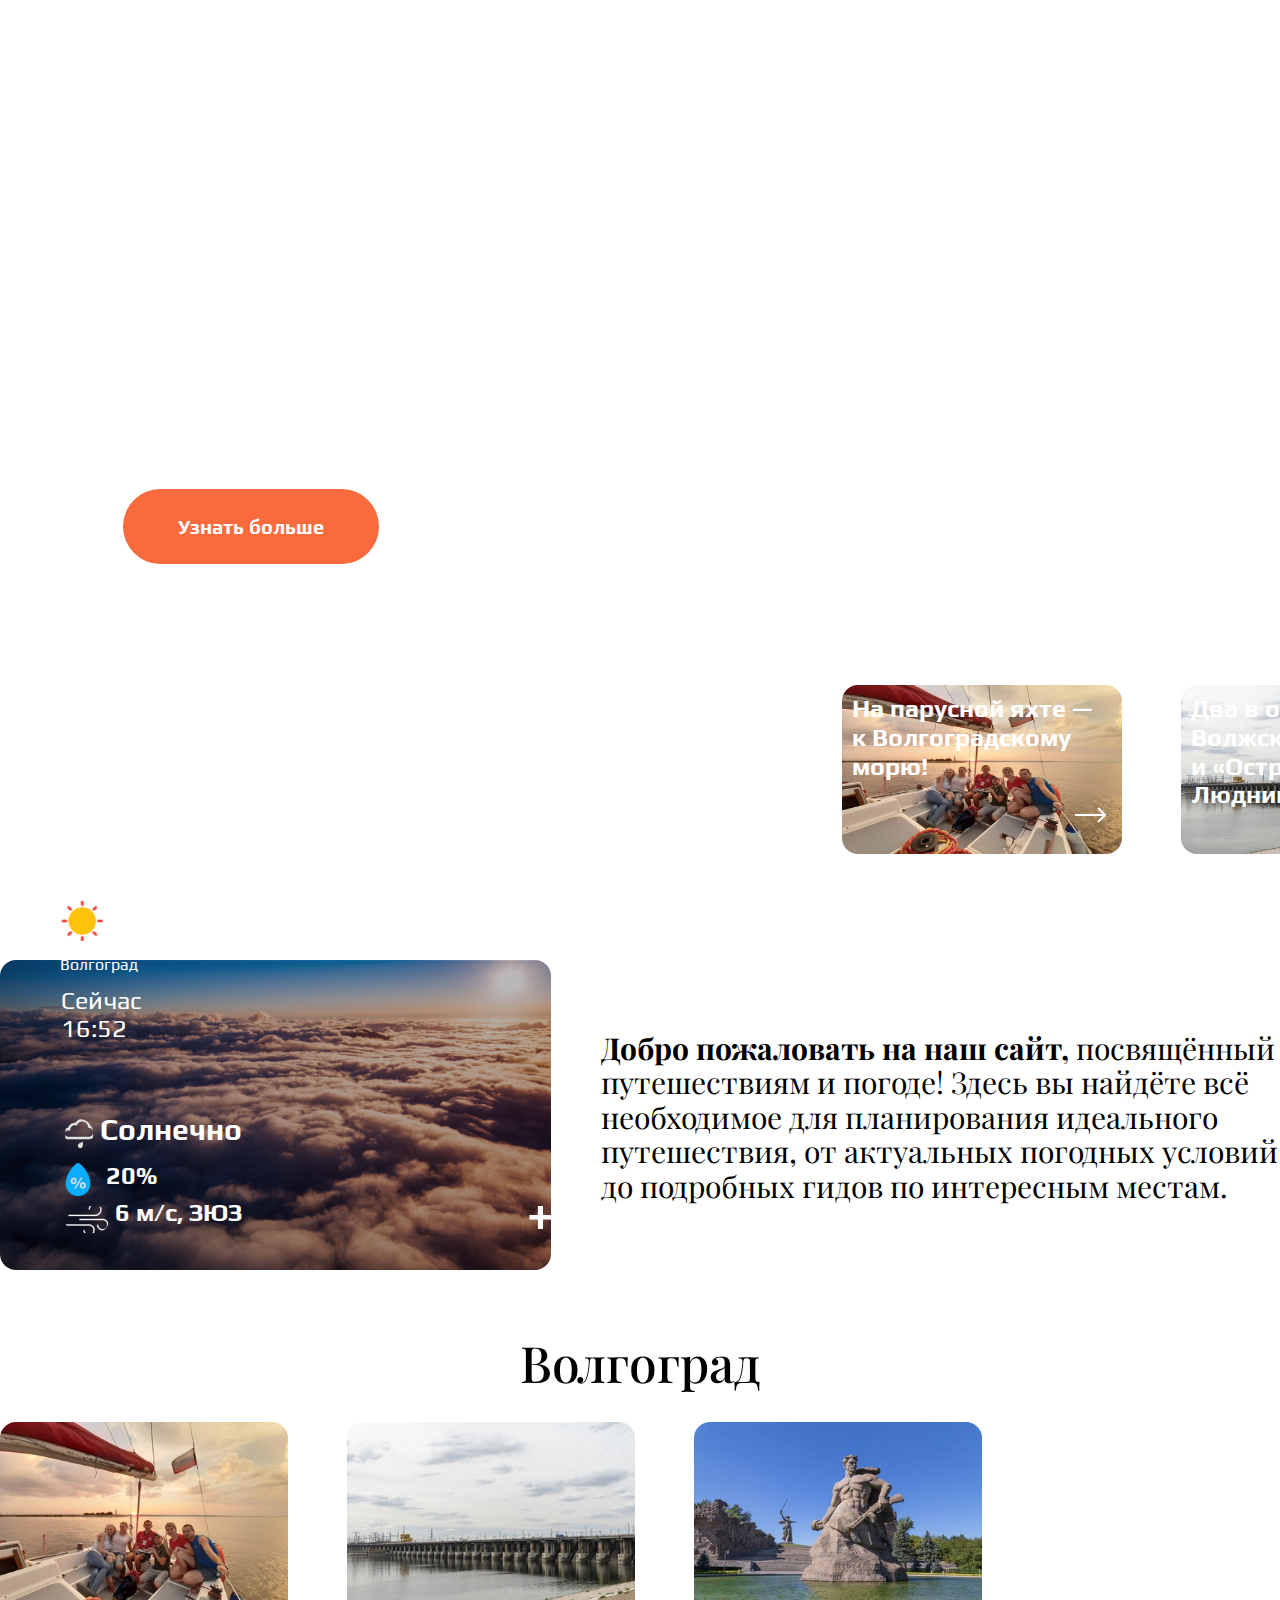
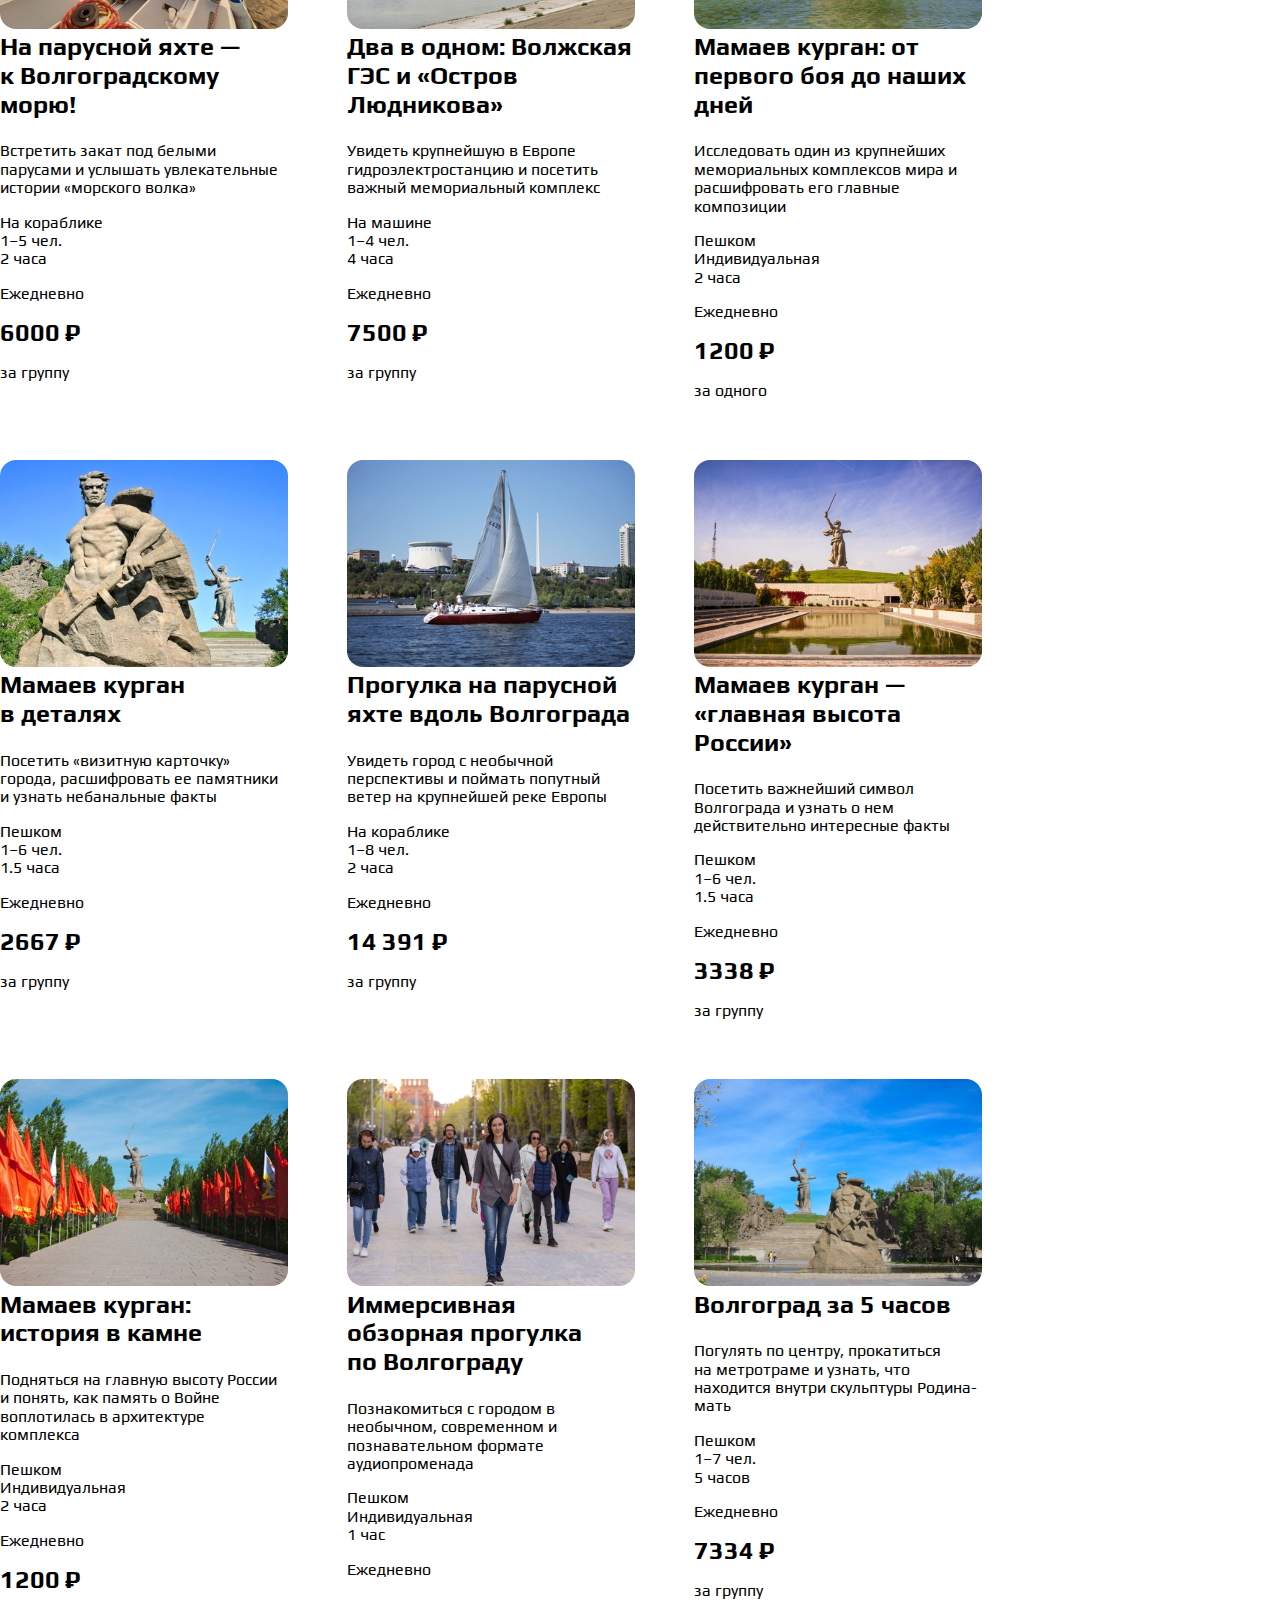
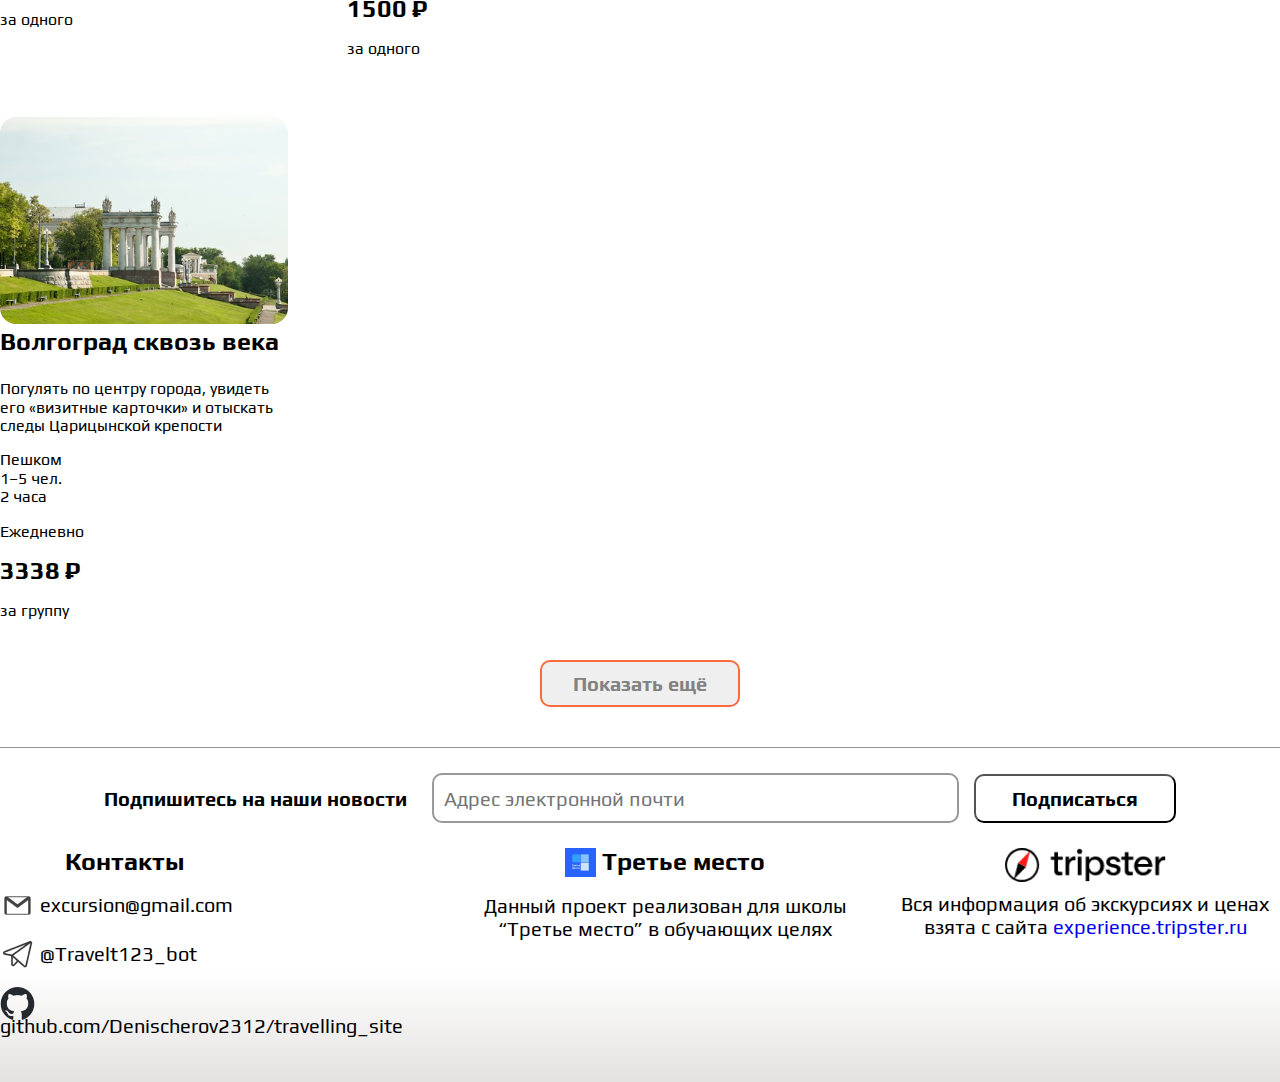
==== commit 806da72b: "Обновил данные для pages" ====
--- a/pages/index.html
+++ b/pages/index.html
@@ -24,21 +24,21 @@
       <div class="popular-gids__title">Популярные экскурсии</div>
       <div class="popular-gids">
         
-          <a class="card" href="https://experience.tripster.ru/experience/24913/">
-            <img class="card__background" src="../excursions_images/Vladimir/Многоликий Владимир и фрески Андрея Рублёва.jpeg">
-            <div class="card__name">Многоликий Владимир и фрески Андрея Рублёва</div>
+          <a class="card" href="https://experience.tripster.ru/experience/30860/">
+            <img class="card__background" src="../excursions_images/Volgograd/На парусной яхте — к Волгоградскому морю!.jpeg">
+            <div class="card__name">На парусной яхте — к Волгоградскому морю!</div>
             <img class='arrow' src="../assets/images/Arrow.png" alt="Стрелка">
           </a>
         
-          <a class="card" href="https://experience.tripster.ru/experience/35623/">
-            <img class="card__background" src="../excursions_images/Vladimir/Познакомиться с Владимиром на групповой экскурсии.jpeg">
-            <div class="card__name">Познакомиться с Владимиром на групповой экскурсии</div>
+          <a class="card" href="https://experience.tripster.ru/experience/24700/">
+            <img class="card__background" src="../excursions_images/Volgograd/Два в одном Волжская ГЭС и «Остров Людникова».jpeg">
+            <div class="card__name">Два в одном: Волжская ГЭС и «Остров Людникова»</div>
             <img class='arrow' src="../assets/images/Arrow.png" alt="Стрелка">
           </a>
         
-          <a class="card" href="https://experience.tripster.ru/experience/43521/">
-            <img class="card__background" src="../excursions_images/Vladimir/Владимир, город с историей.jpeg">
-            <div class="card__name">Владимир, город с историей</div>
+          <a class="card" href="https://experience.tripster.ru/experience/25159/">
+            <img class="card__background" src="../excursions_images/Volgograd/Мамаев курган от первого боя до наших дней.jpeg">
+            <div class="card__name">Мамаев курган: от первого боя до наших дней</div>
             <img class='arrow' src="../assets/images/Arrow.png" alt="Стрелка">
           </a>
         
@@ -62,17 +62,17 @@
             </div>
           <div class="weather__condition weather__element">
             <img src="../assets/images/cloud.png">
-            Ясно
+            Солнечно
           </div>
           <div class="weather__humidity weather__element">
             <img src="../assets/images/влажность.png">
-            36%
+            20%
           </div>
           <div class="weather__wind-speed weather__element">
             <img src="../assets/images/wind.png">
-            4 м/c, ЗЮЗ
+            6 м/c, ЗЮЗ
           </div>
-          <div class="weather__temp weather__element">+23.4°</div>
+          <div class="weather__temp weather__element">+33.4°</div>
         </div>
 
         <div class="main__description">
@@ -86,11 +86,811 @@
 
       <div class="main__tours">
         
-          <a class="tour" href="https://experience.tripster.ru/experience/24913/">
-            <img src="../excursions_images/Vladimir/Многоликий Владимир и фрески Андрея Рублёва.jpeg">
-            <div class="tour__title">Многоликий Владимир и фрески Андрея Рублёва</div>
-            <div class="tour__text">
-              Погулять по древней столице Руси и оценить ее белокаменные шедевры на обзорной экскурсии
+          <a class="tour" href="https://experience.tripster.ru/experience/30860/">
+            <img src="../excursions_images/Volgograd/На парусной яхте — к Волгоградскому морю!.jpeg">
+            <div class="tour__title">На парусной яхте — к Волгоградскому морю!</div>
+            <div class="tour__text">
+              Встретить закат под белыми парусами и услышать увлекательные истории «морского волка»
+            </div>
+
+            <div class="tour__metods-movements">
+              <div class="transport">
+                На кораблике
+              </div>
+              <div class="tour__count-people">
+                1–5 чел.
+              </div>
+              <div class="tour__time">
+                2 часа
+              </div>
+            </div>
+            
+            <div class="tour__data tour_element">
+              Ежедневно
+            </div>
+
+            <div class="tour__price tour_element">
+              6000 ₽
+            </div>
+
+            <div class="tour__price-type tour_element">
+              за группу
+            </div>
+          </a>
+        
+          <a class="tour" href="https://experience.tripster.ru/experience/24700/">
+            <img src="../excursions_images/Volgograd/Два в одном Волжская ГЭС и «Остров Людникова».jpeg">
+            <div class="tour__title">Два в одном: Волжская ГЭС и «Остров Людникова»</div>
+            <div class="tour__text">
+              Увидеть крупнейшую в Европе гидроэлектростанцию и посетить важный мемориальный комплекс
+            </div>
+
+            <div class="tour__metods-movements">
+              <div class="transport">
+                На машине
+              </div>
+              <div class="tour__count-people">
+                1–4 чел.
+              </div>
+              <div class="tour__time">
+                4 часа
+              </div>
+            </div>
+            
+            <div class="tour__data tour_element">
+              Ежедневно
+            </div>
+
+            <div class="tour__price tour_element">
+              7500 ₽
+            </div>
+
+            <div class="tour__price-type tour_element">
+              за группу
+            </div>
+          </a>
+        
+          <a class="tour" href="https://experience.tripster.ru/experience/25159/">
+            <img src="../excursions_images/Volgograd/Мамаев курган от первого боя до наших дней.jpeg">
+            <div class="tour__title">Мамаев курган: от первого боя до наших дней</div>
+            <div class="tour__text">
+              Исследовать один из крупнейших мемориальных комплексов мира и расшифровать его главные композиции
+            </div>
+
+            <div class="tour__metods-movements">
+              <div class="transport">
+                Пешком
+              </div>
+              <div class="tour__count-people">
+                Индивидуальная
+              </div>
+              <div class="tour__time">
+                2 часа
+              </div>
+            </div>
+            
+            <div class="tour__data tour_element">
+              Ежедневно
+            </div>
+
+            <div class="tour__price tour_element">
+              1200 ₽
+            </div>
+
+            <div class="tour__price-type tour_element">
+              за одного
+            </div>
+          </a>
+        
+          <a class="tour" href="https://experience.tripster.ru/experience/29267/">
+            <img src="../excursions_images/Volgograd/Мамаев курган в деталях.jpeg">
+            <div class="tour__title">Мамаев курган в деталях</div>
+            <div class="tour__text">
+              Посетить «визитную карточку» города, расшифровать ее памятники и узнать небанальные факты
+            </div>
+
+            <div class="tour__metods-movements">
+              <div class="transport">
+                Пешком
+              </div>
+              <div class="tour__count-people">
+                1–6 чел.
+              </div>
+              <div class="tour__time">
+                1.5 часа
+              </div>
+            </div>
+            
+            <div class="tour__data tour_element">
+              Ежедневно
+            </div>
+
+            <div class="tour__price tour_element">
+              2667 ₽
+            </div>
+
+            <div class="tour__price-type tour_element">
+              за группу
+            </div>
+          </a>
+        
+          <a class="tour" href="https://experience.tripster.ru/experience/29205/">
+            <img src="../excursions_images/Volgograd/Прогулка на парусной яхте вдоль Волгограда.jpeg">
+            <div class="tour__title">Прогулка на парусной яхте вдоль Волгограда</div>
+            <div class="tour__text">
+              Увидеть город с необычной перспективы и поймать попутный ветер на крупнейшей реке Европы
+            </div>
+
+            <div class="tour__metods-movements">
+              <div class="transport">
+                На кораблике
+              </div>
+              <div class="tour__count-people">
+                1–8 чел.
+              </div>
+              <div class="tour__time">
+                2 часа
+              </div>
+            </div>
+            
+            <div class="tour__data tour_element">
+              Ежедневно
+            </div>
+
+            <div class="tour__price tour_element">
+              14 391 ₽
+            </div>
+
+            <div class="tour__price-type tour_element">
+              за группу
+            </div>
+          </a>
+        
+          <a class="tour" href="https://experience.tripster.ru/experience/24244/">
+            <img src="../excursions_images/Volgograd/Мамаев курган — «главная высота России».jpeg">
+            <div class="tour__title">Мамаев курган — «главная высота России»</div>
+            <div class="tour__text">
+              Посетить важнейший символ Волгограда и узнать о нем действительно интересные факты
+            </div>
+
+            <div class="tour__metods-movements">
+              <div class="transport">
+                Пешком
+              </div>
+              <div class="tour__count-people">
+                1–6 чел.
+              </div>
+              <div class="tour__time">
+                1.5 часа
+              </div>
+            </div>
+            
+            <div class="tour__data tour_element">
+              Ежедневно
+            </div>
+
+            <div class="tour__price tour_element">
+              3338 ₽
+            </div>
+
+            <div class="tour__price-type tour_element">
+              за группу
+            </div>
+          </a>
+        
+          <a class="tour" href="https://experience.tripster.ru/experience/26962/">
+            <img src="../excursions_images/Volgograd/Мамаев курган история в камне.jpeg">
+            <div class="tour__title">Мамаев курган: история в камне</div>
+            <div class="tour__text">
+              Подняться на главную высоту России и понять, как память о Войне воплотилась в архитектуре комплекса
+            </div>
+
+            <div class="tour__metods-movements">
+              <div class="transport">
+                Пешком
+              </div>
+              <div class="tour__count-people">
+                Индивидуальная
+              </div>
+              <div class="tour__time">
+                2 часа
+              </div>
+            </div>
+            
+            <div class="tour__data tour_element">
+              Ежедневно
+            </div>
+
+            <div class="tour__price tour_element">
+              1200 ₽
+            </div>
+
+            <div class="tour__price-type tour_element">
+              за одного
+            </div>
+          </a>
+        
+          <a class="tour" href="https://experience.tripster.ru/experience/44632/">
+            <img src="../excursions_images/Volgograd/Иммерсивная обзорная прогулка по Волгограду.jpeg">
+            <div class="tour__title">Иммерсивная обзорная прогулка по Волгограду</div>
+            <div class="tour__text">
+              Познакомиться с городом в необычном, современном и познавательном формате аудиопроменада
+            </div>
+
+            <div class="tour__metods-movements">
+              <div class="transport">
+                Пешком
+              </div>
+              <div class="tour__count-people">
+                Индивидуальная
+              </div>
+              <div class="tour__time">
+                1 час
+              </div>
+            </div>
+            
+            <div class="tour__data tour_element">
+              Ежедневно
+            </div>
+
+            <div class="tour__price tour_element">
+              1500 ₽
+            </div>
+
+            <div class="tour__price-type tour_element">
+              за одного
+            </div>
+          </a>
+        
+          <a class="tour" href="https://experience.tripster.ru/experience/47713/">
+            <img src="../excursions_images/Volgograd/Волгоград за 5 часов.jpeg">
+            <div class="tour__title">Волгоград за 5 часов</div>
+            <div class="tour__text">
+              Погулять по центру, прокатиться на метротраме и узнать, что находится внутри скульптуры Родина-мать
+            </div>
+
+            <div class="tour__metods-movements">
+              <div class="transport">
+                Пешком
+              </div>
+              <div class="tour__count-people">
+                1–7 чел.
+              </div>
+              <div class="tour__time">
+                5 часов
+              </div>
+            </div>
+            
+            <div class="tour__data tour_element">
+              Ежедневно
+            </div>
+
+            <div class="tour__price tour_element">
+              7334 ₽
+            </div>
+
+            <div class="tour__price-type tour_element">
+              за группу
+            </div>
+          </a>
+        
+          <a class="tour" href="https://experience.tripster.ru/experience/25199/">
+            <img src="../excursions_images/Volgograd/Волгоград сквозь века.jpeg">
+            <div class="tour__title">Волгоград сквозь века</div>
+            <div class="tour__text">
+              Погулять по центру города, увидеть его «визитные карточки» и отыскать следы Царицынской крепости
+            </div>
+
+            <div class="tour__metods-movements">
+              <div class="transport">
+                Пешком
+              </div>
+              <div class="tour__count-people">
+                1–5 чел.
+              </div>
+              <div class="tour__time">
+                2 часа
+              </div>
+            </div>
+            
+            <div class="tour__data tour_element">
+              Ежедневно
+            </div>
+
+            <div class="tour__price tour_element">
+              3338 ₽
+            </div>
+
+            <div class="tour__price-type tour_element">
+              за группу
+            </div>
+          </a>
+        
+          <a class="tour" href="https://experience.tripster.ru/experience/49570/">
+            <img src="../excursions_images/Volgograd/Мамаев курган групповая иммерсивная экскурсия.jpeg">
+            <div class="tour__title">Мамаев курган: групповая иммерсивная экскурсия</div>
+            <div class="tour__text">
+              Прикоснуться к военным сюжетам и узнать историю мемориального комплекса в необычном формате
+            </div>
+
+            <div class="tour__metods-movements">
+              <div class="transport">
+                Пешком
+              </div>
+              <div class="tour__count-people">
+                Индивидуальная
+              </div>
+              <div class="tour__time">
+                1 час
+              </div>
+            </div>
+            
+            <div class="tour__data tour_element">
+              Ежедневно
+            </div>
+
+            <div class="tour__price tour_element">
+              1600 ₽
+            </div>
+
+            <div class="tour__price-type tour_element">
+              за одного
+            </div>
+          </a>
+        
+          <a class="tour" href="https://experience.tripster.ru/experience/29988/">
+            <img src="../excursions_images/Volgograd/Волгоград — четыре века истории.jpeg">
+            <div class="tour__title">Волгоград — четыре века истории</div>
+            <div class="tour__text">
+              Побывать в самых значимых местах города и узнать о них интересные факты на обзорной экскурсии
+            </div>
+
+            <div class="tour__metods-movements">
+              <div class="transport">
+                Пешком
+              </div>
+              <div class="tour__count-people">
+                1–8 чел.
+              </div>
+              <div class="tour__time">
+                2 часа
+              </div>
+            </div>
+            
+            <div class="tour__data tour_element">
+              Ежедневно
+            </div>
+
+            <div class="tour__price tour_element">
+              2800 ₽
+            </div>
+
+            <div class="tour__price-type tour_element">
+              за группу
+            </div>
+          </a>
+        
+          <a class="tour" href="https://experience.tripster.ru/experience/57574/">
+            <img src="../excursions_images/Volgograd/От нулевого километра — к дому Павлова (в мини-группе).jpeg">
+            <div class="tour__title">От нулевого километра — к дому Павлова (в мини-группе)</div>
+            <div class="tour__text">
+              Узнать о купеческом Царицыне, разрушенном и возрождённом Сталинграде и современном Волгограде
+            </div>
+
+            <div class="tour__metods-movements">
+              <div class="transport">
+                Пешком
+              </div>
+              <div class="tour__count-people">
+                Индивидуальная
+              </div>
+              <div class="tour__time">
+                2 часа
+              </div>
+            </div>
+            
+            <div class="tour__data tour_element">
+              Ежедневно
+            </div>
+
+            <div class="tour__price tour_element">
+              1200 ₽
+            </div>
+
+            <div class="tour__price-type tour_element">
+              за одного
+            </div>
+          </a>
+        
+          <a class="tour" href="https://experience.tripster.ru/experience/9273/">
+            <img src="../excursions_images/Volgograd/Большое знакомство с Волгоградом.jpeg">
+            <div class="tour__title">Большое знакомство с Волгоградом</div>
+            <div class="tour__text">
+              Узнать историю города с истоков и побывать на Мамаевом Кургане — автомобильная экскурсия
+            </div>
+
+            <div class="tour__metods-movements">
+              <div class="transport">
+                На машине
+              </div>
+              <div class="tour__count-people">
+                1–3 чел.
+              </div>
+              <div class="tour__time">
+                3 часа
+              </div>
+            </div>
+            
+            <div class="tour__data tour_element">
+              Ежедневно
+            </div>
+
+            <div class="tour__price tour_element">
+              4800 ₽
+            </div>
+
+            <div class="tour__price-type tour_element">
+              за группу
+            </div>
+          </a>
+        
+          <a class="tour" href="https://experience.tripster.ru/experience/24611/">
+            <img src="../excursions_images/Volgograd/Прошлое в пилястрах архитектурный облик Волгограда.jpeg">
+            <div class="tour__title">Прошлое в пилястрах: архитектурный облик Волгограда</div>
+            <div class="tour__text">
+              Пройти нестандартным маршрутом и раскрыть историю города через его каменные сооружения
+            </div>
+
+            <div class="tour__metods-movements">
+              <div class="transport">
+                Пешком
+              </div>
+              <div class="tour__count-people">
+                1–4 чел.
+              </div>
+              <div class="tour__time">
+                2 часа
+              </div>
+            </div>
+            
+            <div class="tour__data tour_element">
+              Ежедневно
+            </div>
+
+            <div class="tour__price tour_element">
+              3338 ₽
+            </div>
+
+            <div class="tour__price-type tour_element">
+              за группу
+            </div>
+          </a>
+        
+          <a class="tour" href="https://experience.tripster.ru/experience/54612/">
+            <img src="../excursions_images/Volgograd/Волгоградский элеватор, Мамаев курган и остров Людникова.jpeg">
+            <div class="tour__title">Волгоградский элеватор, Мамаев курган и остров Людникова</div>
+            <div class="tour__text">
+              Авторская экскурсия по трём ключевым точкам сражения за Сталинград
+            </div>
+
+            <div class="tour__metods-movements">
+              <div class="transport">
+                На машине
+              </div>
+              <div class="tour__count-people">
+                1–3 чел.
+              </div>
+              <div class="tour__time">
+                4 часа
+              </div>
+            </div>
+            
+            <div class="tour__data tour_element">
+              Ежедневно
+            </div>
+
+            <div class="tour__price tour_element">
+              5400 ₽
+            </div>
+
+            <div class="tour__price-type tour_element">
+              за группу
+            </div>
+          </a>
+        
+          <a class="tour" href="https://experience.tripster.ru/experience/25001/">
+            <img src="../excursions_images/Volgograd/Экскурсия на Мамаев Курган.jpeg">
+            <div class="tour__title">Экскурсия на Мамаев Курган</div>
+            <div class="tour__text">
+              Погрузиться в рассказы о городе-герое и мемориальном комплексе на «главной высоте России»
+            </div>
+
+            <div class="tour__metods-movements">
+              <div class="transport">
+                Пешком
+              </div>
+              <div class="tour__count-people">
+                1–5 чел.
+              </div>
+              <div class="tour__time">
+                2 часа
+              </div>
+            </div>
+            
+            <div class="tour__data tour_element">
+              Ежедневно
+            </div>
+
+            <div class="tour__price tour_element">
+              2400 ₽
+            </div>
+
+            <div class="tour__price-type tour_element">
+              за группу
+            </div>
+          </a>
+        
+          <a class="tour" href="https://experience.tripster.ru/experience/24635/">
+            <img src="../excursions_images/Volgograd/Город имени Сталина.jpeg">
+            <div class="tour__title">Город имени Сталина</div>
+            <div class="tour__text">
+              Осмотреть Волгоград, ступая следами героев войны
+            </div>
+
+            <div class="tour__metods-movements">
+              <div class="transport">
+                Пешком
+              </div>
+              <div class="tour__count-people">
+                1–4 чел.
+              </div>
+              <div class="tour__time">
+                1.5 часа
+              </div>
+            </div>
+            
+            <div class="tour__data tour_element">
+              Ежедневно
+            </div>
+
+            <div class="tour__price tour_element">
+              3338 ₽
+            </div>
+
+            <div class="tour__price-type tour_element">
+              за группу
+            </div>
+          </a>
+        
+          <a class="tour" href="https://experience.tripster.ru/experience/28030/">
+            <img src="../excursions_images/Volgograd/Мамаев курган — символ Волгограда.jpeg">
+            <div class="tour__title">Мамаев курган — символ Волгограда</div>
+            <div class="tour__text">
+              Посетить «главную высоту России», расшифровать ее скульптуры и узнать о Сталинградской битве
+            </div>
+
+            <div class="tour__metods-movements">
+              <div class="transport">
+                Пешком
+              </div>
+              <div class="tour__count-people">
+                1–4 чел.
+              </div>
+              <div class="tour__time">
+                2 часа
+              </div>
+            </div>
+            
+            <div class="tour__data tour_element">
+              Ежедневно
+            </div>
+
+            <div class="tour__price tour_element">
+              3900 ₽
+            </div>
+
+            <div class="tour__price-type tour_element">
+              за группу
+            </div>
+          </a>
+        
+          <a class="tour" href="https://experience.tripster.ru/experience/19000/">
+            <img src="../excursions_images/Volgograd/3 эпохи Волгограда.jpeg">
+            <div class="tour__title">3 эпохи Волгограда</div>
+            <div class="tour__text">
+              Рассмотреть три лика города-героя через достопримечательности и истории о нём
+            </div>
+
+            <div class="tour__metods-movements">
+              <div class="transport">
+                Пешком
+              </div>
+              <div class="tour__count-people">
+                1–4 чел.
+              </div>
+              <div class="tour__time">
+                4 часа
+              </div>
+            </div>
+            
+            <div class="tour__data tour_element">
+              Ежедневно
+            </div>
+
+            <div class="tour__price tour_element">
+              7930 ₽
+            </div>
+
+            <div class="tour__price-type tour_element">
+              за группу
+            </div>
+          </a>
+        
+          <a class="tour" href="https://experience.tripster.ru/experience/18410/">
+            <img src="../excursions_images/Volgograd/Неизведанный Волгоград.jpeg">
+            <div class="tour__title">Неизведанный Волгоград</div>
+            <div class="tour__text">
+              Исследовать нетуристические места и услышать занимательные факты о разных эпохах развития города
+            </div>
+
+            <div class="tour__metods-movements">
+              <div class="transport">
+                На машине
+              </div>
+              <div class="tour__count-people">
+                1–3 чел.
+              </div>
+              <div class="tour__time">
+                5.5 часов
+              </div>
+            </div>
+            
+            <div class="tour__data tour_element">
+              Ежедневно
+            </div>
+
+            <div class="tour__price tour_element">
+              7930 ₽
+            </div>
+
+            <div class="tour__price-type tour_element">
+              за группу
+            </div>
+          </a>
+        
+          <a class="tour" href="https://experience.tripster.ru/experience/10554/">
+            <img src="../excursions_images/Volgograd/Царицын, Сталинград, Волгоград.jpeg">
+            <div class="tour__title">Царицын, Сталинград, Волгоград</div>
+            <div class="tour__text">
+              Историческая прогулка по площади Павших Борцов, Аллее Героев и ближайшим достопримечательностям
+            </div>
+
+            <div class="tour__metods-movements">
+              <div class="transport">
+                Пешком
+              </div>
+              <div class="tour__count-people">
+                1–3 чел.
+              </div>
+              <div class="tour__time">
+                2 часа
+              </div>
+            </div>
+            
+            <div class="tour__data tour_element">
+              Ежедневно
+            </div>
+
+            <div class="tour__price tour_element">
+              3340 ₽
+            </div>
+
+            <div class="tour__price-type tour_element">
+              за группу
+            </div>
+          </a>
+        
+          <a class="tour" href="https://experience.tripster.ru/experience/58022/">
+            <img src="../excursions_images/Volgograd/Визитные карточки Волгограда за 60 минут!.jpeg">
+            <div class="tour__title">Визитные карточки Волгограда за 60 минут!</div>
+            <div class="tour__text">
+              Прокатиться по Волге на комфортабельном катере и осмотреть знаковые локации с воды
+            </div>
+
+            <div class="tour__metods-movements">
+              <div class="transport">
+                На кораблике
+              </div>
+              <div class="tour__count-people">
+                1–6 чел.
+              </div>
+              <div class="tour__time">
+                1 час
+              </div>
+            </div>
+            
+            <div class="tour__data tour_element">
+              Ежедневно
+            </div>
+
+            <div class="tour__price tour_element">
+              7675 ₽
+            </div>
+
+            <div class="tour__price-type tour_element">
+              за группу
+            </div>
+          </a>
+        
+          <a class="tour" href="https://experience.tripster.ru/experience/40119/">
+            <img src="../excursions_images/Volgograd/Волжский фотоохота на сусликов.jpeg">
+            <div class="tour__title">Волжский: фотоохота на сусликов</div>
+            <div class="tour__text">
+              Пройти по знаковым местам исторической части города в поисках местных талисманов
+            </div>
+
+            <div class="tour__metods-movements">
+              <div class="transport">
+                Пешком
+              </div>
+              <div class="tour__count-people">
+                1–8 чел.
+              </div>
+              <div class="tour__time">
+                2.5 часа
+              </div>
+            </div>
+            
+            <div class="tour__data tour_element">
+              Ежедневно
+            </div>
+
+            <div class="tour__price tour_element">
+              4000 ₽
+            </div>
+
+            <div class="tour__price-type tour_element">
+              за группу
+            </div>
+          </a>
+        
+          <a class="tour" href="https://experience.tripster.ru/experience/28077/">
+            <img src="../excursions_images/Volgograd/Сердце Волгограда — улица Мира.jpeg">
+            <div class="tour__title">Сердце Волгограда — улица Мира</div>
+            <div class="tour__text">
+              Погулять по одной из самых красивых улиц города и расшифровать ее архитектурные особенности
+            </div>
+
+            <div class="tour__metods-movements">
+              <div class="transport">
+                Пешком
+              </div>
+              <div class="tour__count-people">
+                1–4 чел.
+              </div>
+              <div class="tour__time">
+                1.5 часа
+              </div>
+            </div>
+            
+            <div class="tour__data tour_element">
+              Ежедневно
+            </div>
+
+            <div class="tour__price tour_element">
+              3338 ₽
+            </div>
+
+            <div class="tour__price-type tour_element">
+              за группу
+            </div>
+          </a>
+        
+          <a class="tour" href="https://experience.tripster.ru/experience/66713/">
+            <img src="../excursions_images/Volgograd/Детская экскурсия-викторина «Царицын — Сталинград — Волгоград».jpeg">
+            <div class="tour__title">Детская экскурсия-викторина «Царицын — Сталинград — Волгоград»</div>
+            <div class="tour__text">
+              Погрузиться в историю города, потрогать военную технику и полакомиться местным мороженым
             </div>
 
             <div class="tour__metods-movements">
@@ -101,28 +901,124 @@
                 1–10 чел.
               </div>
               <div class="tour__time">
-                2 часа
-              </div>
-            </div>
-            
-            <div class="tour__data tour_element">
-              Ежедневно
-            </div>
-
-            <div class="tour__price tour_element">
-              5000 ₽
-            </div>
-
-            <div class="tour__price-type tour_element">
-              за группу
-            </div>
-          </a>
-        
-          <a class="tour" href="https://experience.tripster.ru/experience/35623/">
-            <img src="../excursions_images/Vladimir/Познакомиться с Владимиром на групповой экскурсии.jpeg">
-            <div class="tour__title">Познакомиться с Владимиром на групповой экскурсии</div>
-            <div class="tour__text">
-              История древней столицы страны и ее достопримечательности с профессиональным гидом
+                5 часов
+              </div>
+            </div>
+            
+            <div class="tour__data tour_element">
+              Ежедневно
+            </div>
+
+            <div class="tour__price tour_element">
+              8400 ₽
+            </div>
+
+            <div class="tour__price-type tour_element">
+              за группу
+            </div>
+          </a>
+        
+          <a class="tour" href="https://experience.tripster.ru/experience/57781/">
+            <img src="../excursions_images/Volgograd/В гости к звёздам.jpeg">
+            <div class="tour__title">В гости к звёздам</div>
+            <div class="tour__text">
+              Прогуляться по самой символичной улице Волгограда и посетить старейший планетарий страны
+            </div>
+
+            <div class="tour__metods-movements">
+              <div class="transport">
+                Пешком
+              </div>
+              <div class="tour__count-people">
+                1–5 чел.
+              </div>
+              <div class="tour__time">
+                2.5 часа
+              </div>
+            </div>
+            
+            <div class="tour__data tour_element">
+              Ежедневно
+            </div>
+
+            <div class="tour__price tour_element">
+              4800 ₽
+            </div>
+
+            <div class="tour__price-type tour_element">
+              за группу
+            </div>
+          </a>
+        
+          <a class="tour" href="https://experience.tripster.ru/experience/29767/">
+            <img src="../excursions_images/Volgograd/Прогулка по окрестностям музея-панорамы всё о Сталинградской битве.jpeg">
+            <div class="tour__title">Прогулка по окрестностям музея-панорамы: всё о Сталинградской битве</div>
+            <div class="tour__text">
+              Разобрать в деталях историю сражения, которое стало первым шагом на пути к Победе
+            </div>
+
+            <div class="tour__metods-movements">
+              <div class="transport">
+                Пешком
+              </div>
+              <div class="tour__count-people">
+                1–6 чел.
+              </div>
+              <div class="tour__time">
+                1 час
+              </div>
+            </div>
+            
+            <div class="tour__data tour_element">
+              Ежедневно
+            </div>
+
+            <div class="tour__price tour_element">
+              2000 ₽
+            </div>
+
+            <div class="tour__price-type tour_element">
+              за группу
+            </div>
+          </a>
+        
+          <a class="tour" href="https://experience.tripster.ru/experience/27507/">
+            <img src="../excursions_images/Volgograd/Первая встреча с Волгоградом.jpeg">
+            <div class="tour__title">Первая встреча с Волгоградом</div>
+            <div class="tour__text">
+              Посетить главные достопримечательности города в компании профессионального гида
+            </div>
+
+            <div class="tour__metods-movements">
+              <div class="transport">
+                На машине
+              </div>
+              <div class="tour__count-people">
+                1–4 чел.
+              </div>
+              <div class="tour__time">
+                3 часа
+              </div>
+            </div>
+            
+            <div class="tour__data tour_element">
+              Ежедневно
+            </div>
+
+            <div class="tour__price tour_element">
+              3500 ₽
+            </div>
+
+            <div class="tour__price-type tour_element">
+              за группу
+            </div>
+          </a>
+        
+          <a class="tour" href="https://experience.tripster.ru/experience/56694/">
+            <img src="../excursions_images/Volgograd/Волгоград от ворот до ворот города (в мини-группе).jpeg">
+            <div class="tour__title">Волгоград: от ворот до ворот города (в мини-группе)</div>
+            <div class="tour__text">
+              Пройти по тайным и парадным местам центра, увидеть, как менялся город, и понять его характер
             </div>
 
             <div class="tour__metods-movements">
@@ -142,7 +1038,7 @@
             </div>
 
             <div class="tour__price tour_element">
-              867 ₽
+              1200 ₽
             </div>
 
             <div class="tour__price-type tour_element">
@@ -150,11 +1046,11 @@
             </div>
           </a>
         
-          <a class="tour" href="https://experience.tripster.ru/experience/43521/">
-            <img src="../excursions_images/Vladimir/Владимир, город с историей.jpeg">
-            <div class="tour__title">Владимир, город с историей</div>
-            <div class="tour__text">
-              Исследовать звено «Золотого кольца России» на обзорной экскурсии в мини-группе
+          <a class="tour" href="https://experience.tripster.ru/experience/56788/">
+            <img src="../excursions_images/Volgograd/Мамаев курган эпопея военных лет.jpeg">
+            <div class="tour__title">Мамаев курган: эпопея военных лет</div>
+            <div class="tour__text">
+              Покорить легендарную высоту на групповой экскурсии
             </div>
 
             <div class="tour__metods-movements">
@@ -165,16 +1061,16 @@
                 Индивидуальная
               </div>
               <div class="tour__time">
-                2 часа
-              </div>
-            </div>
-            
-            <div class="tour__data tour_element">
-              Ежедневно
-            </div>
-
-            <div class="tour__price tour_element">
-              800 ₽
+                1.5 часа
+              </div>
+            </div>
+            
+            <div class="tour__data tour_element">
+              Ежедневно
+            </div>
+
+            <div class="tour__price tour_element">
+              934 ₽
             </div>
 
             <div class="tour__price-type tour_element">
@@ -182,75 +1078,43 @@
             </div>
           </a>
         
-          <a class="tour" href="https://experience.tripster.ru/experience/11208/">
-            <img src="../excursions_images/Vladimir/Княжий град Владимир.jpeg">
-            <div class="tour__title">Княжий град Владимир</div>
-            <div class="tour__text">
-              Увидеть знаковые места старинного города и получить емкие ответы на вопросы: что, где и почему
-            </div>
-
-            <div class="tour__metods-movements">
-              <div class="transport">
-                Пешком
+          <a class="tour" href="https://experience.tripster.ru/experience/41407/">
+            <img src="../excursions_images/Volgograd/Авто-пешеходная экскурсия в Старую Сарепту и на Волго-Донской канал.jpeg">
+            <div class="tour__title">Авто-пешеходная экскурсия в Старую Сарепту и на Волго-Донской канал</div>
+            <div class="tour__text">
+              Увидеть триумфальную арку Волго-Донского канала и побывать в одной из старейших построек города
+            </div>
+
+            <div class="tour__metods-movements">
+              <div class="transport">
+                На машине
               </div>
               <div class="tour__count-people">
                 1–3 чел.
               </div>
               <div class="tour__time">
-                2 часа
-              </div>
-            </div>
-            
-            <div class="tour__data tour_element">
-              Ежедневно
-            </div>
-
-            <div class="tour__price tour_element">
-              2800 ₽
-            </div>
-
-            <div class="tour__price-type tour_element">
-              за группу
-            </div>
-          </a>
-        
-          <a class="tour" href="https://experience.tripster.ru/experience/37777/">
-            <img src="../excursions_images/Vladimir/Экскурсия по Владимиру со старожилом.jpeg">
-            <div class="tour__title">Экскурсия по Владимиру со старожилом</div>
-            <div class="tour__text">
-              Увидеть город глазами местного, примерить историю на себя и познакомиться с традиционными ремеслами
-            </div>
-
-            <div class="tour__metods-movements">
-              <div class="transport">
-                Пешком
-              </div>
-              <div class="tour__count-people">
-                1–7 чел.
-              </div>
-              <div class="tour__time">
-                2.5 часа
-              </div>
-            </div>
-            
-            <div class="tour__data tour_element">
-              Ежедневно
-            </div>
-
-            <div class="tour__price tour_element">
-              4200 ₽
-            </div>
-
-            <div class="tour__price-type tour_element">
-              за группу
-            </div>
-          </a>
-        
-          <a class="tour" href="https://experience.tripster.ru/experience/15394/">
-            <img src="../excursions_images/Vladimir/Владимир и Боголюбов град тропами Средневековья.jpeg">
-            <div class="tour__title">Владимир и Боголюбов град: тропами Средневековья</div>
-            <div class="tour__text">
-              Разгадать шедевры русского зодчества и погрузиться в эпоху великого князя Андрея Боголюбского
+                4.5 часа
+              </div>
+            </div>
+            
+            <div class="tour__data tour_element">
+              Ежедневно
+            </div>
+
+            <div class="tour__price tour_element">
+              8000 ₽
+            </div>
+
+            <div class="tour__price-type tour_element">
+              за группу
+            </div>
+          </a>
+        
+          <a class="tour" href="https://experience.tripster.ru/experience/35744/">
+            <img src="../excursions_images/Volgograd/Из Волгограда — на винодельни региона Нижняя Волга.jpeg">
+            <div class="tour__title">Из Волгограда — на винодельни региона Нижняя Волга</div>
+            <div class="tour__text">
+              Проникнуться непростой, но очень красивой и пьянящей историей волгоградского виноделия
             </div>
 
             <div class="tour__metods-movements">
@@ -258,6 +1122,134 @@
                 На машине
               </div>
               <div class="tour__count-people">
+                1–3 чел.
+              </div>
+              <div class="tour__time">
+                5 часов
+              </div>
+            </div>
+            
+            <div class="tour__data tour_element">
+              Ежедневно
+            </div>
+
+            <div class="tour__price tour_element">
+              13 500 ₽
+            </div>
+
+            <div class="tour__price-type tour_element">
+              за группу
+            </div>
+          </a>
+        
+          <a class="tour" href="https://experience.tripster.ru/experience/9498/">
+            <img src="../excursions_images/Volgograd/Центральная набережная – сердце Волгограда.jpeg">
+            <div class="tour__title">Центральная набережная – сердце Волгограда</div>
+            <div class="tour__text">
+              Панорамы Волги, погружение в историю города и подробности Сталинградской битвы
+            </div>
+
+            <div class="tour__metods-movements">
+              <div class="transport">
+                Пешком
+              </div>
+              <div class="tour__count-people">
+                1–3 чел.
+              </div>
+              <div class="tour__time">
+                2 часа
+              </div>
+            </div>
+            
+            <div class="tour__data tour_element">
+              Ежедневно
+            </div>
+
+            <div class="tour__price tour_element">
+              3340 ₽
+            </div>
+
+            <div class="tour__price-type tour_element">
+              за группу
+            </div>
+          </a>
+        
+          <a class="tour" href="https://experience.tripster.ru/experience/58842/">
+            <img src="../excursions_images/Volgograd/Индивидуальная прогулка на катере в Волгограде.jpeg">
+            <div class="tour__title">Индивидуальная прогулка на катере в Волгограде</div>
+            <div class="tour__text">
+              Прокатиться на открытом прогулочном катере с тентом и полюбоваться видами города с воды
+            </div>
+
+            <div class="tour__metods-movements">
+              <div class="transport">
+                На кораблике
+              </div>
+              <div class="tour__count-people">
+                1–5 чел.
+              </div>
+              <div class="tour__time">
+                1 час
+              </div>
+            </div>
+            
+            <div class="tour__data tour_element">
+              Ежедневно
+            </div>
+
+            <div class="tour__price tour_element">
+              7750 ₽
+            </div>
+
+            <div class="tour__price-type tour_element">
+              за группу
+            </div>
+          </a>
+        
+          <a class="tour" href="https://experience.tripster.ru/experience/37926/">
+            <img src="../excursions_images/Volgograd/Оборона Царицына.jpeg">
+            <div class="tour__title">Оборона Царицына</div>
+            <div class="tour__text">
+              На прогулке с историком узнать главное о Гражданской войне
+            </div>
+
+            <div class="tour__metods-movements">
+              <div class="transport">
+                Пешком
+              </div>
+              <div class="tour__count-people">
+                1–8 чел.
+              </div>
+              <div class="tour__time">
+                2 часа
+              </div>
+            </div>
+            
+            <div class="tour__data tour_element">
+              Ежедневно
+            </div>
+
+            <div class="tour__price tour_element">
+              3338 ₽
+            </div>
+
+            <div class="tour__price-type tour_element">
+              за группу
+            </div>
+          </a>
+        
+          <a class="tour" href="https://experience.tripster.ru/experience/37523/">
+            <img src="../excursions_images/Volgograd/Из Волгограда — в Старую Сарепту.jpeg">
+            <div class="tour__title">Из Волгограда — в Старую Сарепту</div>
+            <div class="tour__text">
+              Побывать в бывшем поселении колонистов-миссионеров из Европы и полюбоваться саксонским барокко
+            </div>
+
+            <div class="tour__metods-movements">
+              <div class="transport">
+                На машине
+              </div>
+              <div class="tour__count-people">
                 1–4 чел.
               </div>
               <div class="tour__time">
@@ -270,24 +1262,120 @@
             </div>
 
             <div class="tour__price tour_element">
-              10 950 ₽
-            </div>
-
-            <div class="tour__price-type tour_element">
-              за группу
-            </div>
-          </a>
-        
-          <a class="tour" href="https://experience.tripster.ru/experience/55641/">
-            <img src="../excursions_images/Vladimir/Авторская экскурсия «Древний Владимир, несбывшаяся империя».jpeg">
-            <div class="tour__title">Авторская экскурсия «Древний Владимир, несбывшаяся империя»</div>
-            <div class="tour__text">
-              Изучить символы города, познакомиться с его прошлым и осознать масштаб его роли в истории страны
-            </div>
-
-            <div class="tour__metods-movements">
-              <div class="transport">
-                Пешком
+              7200 ₽
+            </div>
+
+            <div class="tour__price-type tour_element">
+              за группу
+            </div>
+          </a>
+        
+          <a class="tour" href="https://experience.tripster.ru/experience/33946/">
+            <img src="../excursions_images/Volgograd/Забытый Царицын в сердце Волгограда.jpeg">
+            <div class="tour__title">Забытый Царицын в сердце Волгограда</div>
+            <div class="tour__text">
+              Пройти вдоль поймы реки Царицы в поисках истоков городской культуры, мифов и легенд
+            </div>
+
+            <div class="tour__metods-movements">
+              <div class="transport">
+                Пешком
+              </div>
+              <div class="tour__count-people">
+                1–6 чел.
+              </div>
+              <div class="tour__time">
+                1.5 часа
+              </div>
+            </div>
+            
+            <div class="tour__data tour_element">
+              Ежедневно
+            </div>
+
+            <div class="tour__price tour_element">
+              4400 ₽
+            </div>
+
+            <div class="tour__price-type tour_element">
+              за группу
+            </div>
+          </a>
+        
+          <a class="tour" href="https://experience.tripster.ru/experience/64921/">
+            <img src="../excursions_images/Volgograd/Фотоэкскурсия по Мамаеву кургану.jpeg">
+            <div class="tour__title">Фотоэкскурсия по Мамаеву кургану</div>
+            <div class="tour__text">
+              Прикоснуться к истории Сталинградской битвы и увезти с собой памятные фотографии
+            </div>
+
+            <div class="tour__metods-movements">
+              <div class="transport">
+                Пешком
+              </div>
+              <div class="tour__count-people">
+                1–10 чел.
+              </div>
+              <div class="tour__time">
+                1.5 часа
+              </div>
+            </div>
+            
+            <div class="tour__data tour_element">
+              Ежедневно
+            </div>
+
+            <div class="tour__price tour_element">
+              3000 ₽
+            </div>
+
+            <div class="tour__price-type tour_element">
+              за группу
+            </div>
+          </a>
+        
+          <a class="tour" href="https://experience.tripster.ru/experience/64633/">
+            <img src="../excursions_images/Volgograd/Фотоэкскурсия по центру Волгограда.jpeg">
+            <div class="tour__title">Фотоэкскурсия по центру Волгограда</div>
+            <div class="tour__text">
+              Погулять по знаковым местам, познакомиться с историей города и получить профессиональные снимки
+            </div>
+
+            <div class="tour__metods-movements">
+              <div class="transport">
+                Пешком
+              </div>
+              <div class="tour__count-people">
+                1–10 чел.
+              </div>
+              <div class="tour__time">
+                1.5 часа
+              </div>
+            </div>
+            
+            <div class="tour__data tour_element">
+              Ежедневно
+            </div>
+
+            <div class="tour__price tour_element">
+              3500 ₽
+            </div>
+
+            <div class="tour__price-type tour_element">
+              за группу
+            </div>
+          </a>
+        
+          <a class="tour" href="https://experience.tripster.ru/experience/46901/">
+            <img src="../excursions_images/Volgograd/Знакомьтесь, Волгоградское море!.jpeg">
+            <div class="tour__title">Знакомьтесь, Волгоградское море!</div>
+            <div class="tour__text">
+              Провести несколько часов на уютной парусной яхте и пройти по акватории Волжского аванпорта
+            </div>
+
+            <div class="tour__metods-movements">
+              <div class="transport">
+                На кораблике
               </div>
               <div class="tour__count-people">
                 1–5 чел.
@@ -302,280 +1390,24 @@
             </div>
 
             <div class="tour__price tour_element">
-              6000 ₽
-            </div>
-
-            <div class="tour__price-type tour_element">
-              за группу
-            </div>
-          </a>
-        
-          <a class="tour" href="https://experience.tripster.ru/experience/33785/">
-            <img src="../excursions_images/Vladimir/Заметки губернского Владимира.jpeg">
-            <div class="tour__title">Заметки губернского Владимира</div>
-            <div class="tour__text">
-              Погулять по старинным улицам и погрузиться в жизнь прошлых веков с профессиональным гидом
-            </div>
-
-            <div class="tour__metods-movements">
-              <div class="transport">
-                Пешком
-              </div>
-              <div class="tour__count-people">
-                1–10 чел.
-              </div>
-              <div class="tour__time">
-                2.5 часа
-              </div>
-            </div>
-            
-            <div class="tour__data tour_element">
-              Ежедневно
-            </div>
-
-            <div class="tour__price tour_element">
-              5300 ₽
-            </div>
-
-            <div class="tour__price-type tour_element">
-              за группу
-            </div>
-          </a>
-        
-          <a class="tour" href="https://experience.tripster.ru/experience/13117/">
-            <img src="../excursions_images/Vladimir/Владимир и Боголюбово в сказаниях и легендах.jpeg">
-            <div class="tour__title">Владимир и Боголюбово в сказаниях и легендах</div>
-            <div class="tour__text">
-              Секреты русского храмового зодчества и предания древнего города
-            </div>
-
-            <div class="tour__metods-movements">
-              <div class="transport">
-                Пешком
-              </div>
-              <div class="tour__count-people">
-                1–5 чел.
-              </div>
-              <div class="tour__time">
-                3 часа
-              </div>
-            </div>
-            
-            <div class="tour__data tour_element">
-              Ежедневно
-            </div>
-
-            <div class="tour__price tour_element">
-              7900 ₽
-            </div>
-
-            <div class="tour__price-type tour_element">
-              за группу
-            </div>
-          </a>
-        
-          <a class="tour" href="https://experience.tripster.ru/experience/14689/">
-            <img src="../excursions_images/Vladimir/Прошлое и настоящее Владимира.jpeg">
-            <div class="tour__title">Прошлое и настоящее Владимира</div>
-            <div class="tour__text">
-              Погрузиться в историю древней Владимирской земли на пешей обзорной прогулке по городу
-            </div>
-
-            <div class="tour__metods-movements">
-              <div class="transport">
-                Пешком
-              </div>
-              <div class="tour__count-people">
-                1–9 чел.
-              </div>
-              <div class="tour__time">
-                2 часа
-              </div>
-            </div>
-            
-            <div class="tour__data tour_element">
-              Ежедневно
-            </div>
-
-            <div class="tour__price tour_element">
-              6900 ₽
-            </div>
-
-            <div class="tour__price-type tour_element">
-              за группу
-            </div>
-          </a>
-        
-          <a class="tour" href="https://experience.tripster.ru/experience/20921/">
-            <img src="../excursions_images/Vladimir/Владимир сквозь столетия.jpeg">
-            <div class="tour__title">Владимир сквозь столетия</div>
-            <div class="tour__text">
-              Все самые интересные места древнего города на неспешной и эмоциональной обзорной экскурсии
-            </div>
-
-            <div class="tour__metods-movements">
-              <div class="transport">
-                Пешком
-              </div>
-              <div class="tour__count-people">
-                1–10 чел.
-              </div>
-              <div class="tour__time">
-                1.5 часа
-              </div>
-            </div>
-            
-            <div class="tour__data tour_element">
-              Ежедневно
-            </div>
-
-            <div class="tour__price tour_element">
-              4800 ₽
-            </div>
-
-            <div class="tour__price-type tour_element">
-              за группу
-            </div>
-          </a>
-        
-          <a class="tour" href="https://experience.tripster.ru/experience/13493/">
-            <img src="../excursions_images/Vladimir/Интерактивная экскурсия «Первая встреча с Владимиром».jpeg">
-            <div class="tour__title">Интерактивная экскурсия «Первая встреча с Владимиром»</div>
-            <div class="tour__text">
-              Познакомиться с одной из древних столиц страны на обзорной экскурсии с профессиональным гидом
-            </div>
-
-            <div class="tour__metods-movements">
-              <div class="transport">
-                Пешком
-              </div>
-              <div class="tour__count-people">
-                1–5 чел.
-              </div>
-              <div class="tour__time">
-                2 часа
-              </div>
-            </div>
-            
-            <div class="tour__data tour_element">
-              Ежедневно
-            </div>
-
-            <div class="tour__price tour_element">
-              5334 ₽
-            </div>
-
-            <div class="tour__price-type tour_element">
-              за группу
-            </div>
-          </a>
-        
-          <a class="tour" href="https://experience.tripster.ru/experience/17365/">
-            <img src="../excursions_images/Vladimir/Старый Владимир за 2 часа.jpeg">
-            <div class="tour__title">Старый Владимир за 2 часа</div>
-            <div class="tour__text">
-              Погулять по историческому центру в компании археолога и узнать о городе самое интересное
-            </div>
-
-            <div class="tour__metods-movements">
-              <div class="transport">
-                Пешком
-              </div>
-              <div class="tour__count-people">
-                1–5 чел.
-              </div>
-              <div class="tour__time">
-                2 часа
-              </div>
-            </div>
-            
-            <div class="tour__data tour_element">
-              Ежедневно
-            </div>
-
-            <div class="tour__price tour_element">
-              4667 ₽
-            </div>
-
-            <div class="tour__price-type tour_element">
-              за группу
-            </div>
-          </a>
-        
-          <a class="tour" href="https://experience.tripster.ru/experience/35017/">
-            <img src="../excursions_images/Vladimir/Владимир погружение в прошлое.jpeg">
-            <div class="tour__title">Владимир: погружение в прошлое</div>
-            <div class="tour__text">
-              Увидеть все хиты древней столицы Руси на экспресс-прогулке по историческому центру
-            </div>
-
-            <div class="tour__metods-movements">
-              <div class="transport">
-                Пешком
-              </div>
-              <div class="tour__count-people">
-                1–4 чел.
-              </div>
-              <div class="tour__time">
-                1.5 часа
-              </div>
-            </div>
-            
-            <div class="tour__data tour_element">
-              Ежедневно
-            </div>
-
-            <div class="tour__price tour_element">
-              4000 ₽
-            </div>
-
-            <div class="tour__price-type tour_element">
-              за группу
-            </div>
-          </a>
-        
-          <a class="tour" href="https://experience.tripster.ru/experience/25230/">
-            <img src="../excursions_images/Vladimir/Тайные сокровища Владимирской области.jpeg">
-            <div class="tour__title">Тайные сокровища Владимирской области</div>
-            <div class="tour__text">
-              Скалистые карьеры, гейзер и средневековая архитектура на авто-пешеходной экскурсии
-            </div>
-
-            <div class="tour__metods-movements">
-              <div class="transport">
-                На машине
-              </div>
-              <div class="tour__count-people">
-                1–4 чел.
-              </div>
-              <div class="tour__time">
-                6 часов
-              </div>
-            </div>
-            
-            <div class="tour__data tour_element">
-              Ежедневно
-            </div>
-
-            <div class="tour__price tour_element">
-              9400 ₽
-            </div>
-
-            <div class="tour__price-type tour_element">
-              за группу
-            </div>
-          </a>
-        
-          <a class="tour" href="https://experience.tripster.ru/experience/40602/">
-            <img src="../excursions_images/Vladimir/Древний Владимир групповая обзорная экскурсия по историческому центру.jpeg">
-            <div class="tour__title">Древний Владимир: групповая обзорная экскурсия по историческому центру</div>
-            <div class="tour__text">
-              Заглянуть в самые любопытные уголки города в компании профессиональных гидов-археологов
-            </div>
-
-            <div class="tour__metods-movements">
-              <div class="transport">
-                Пешком
+              7990 ₽
+            </div>
+
+            <div class="tour__price-type tour_element">
+              за группу
+            </div>
+          </a>
+        
+          <a class="tour" href="https://experience.tripster.ru/experience/28407/">
+            <img src="../excursions_images/Volgograd/Полёт над Волгой на параплане.jpeg">
+            <div class="tour__title">Полёт над Волгой на параплане</div>
+            <div class="tour__text">
+              Увидеть Волгоград с высоты птичьего полета и прокатиться по небу на «мотоцикле»
+            </div>
+
+            <div class="tour__metods-movements">
+              <div class="transport">
+                Другой
               </div>
               <div class="tour__count-people">
                 Индивидуальная
@@ -590,1387 +1422,11 @@
             </div>
 
             <div class="tour__price tour_element">
-              820 ₽
+              7500 ₽
             </div>
 
             <div class="tour__price-type tour_element">
               за одного
-            </div>
-          </a>
-        
-          <a class="tour" href="https://experience.tripster.ru/experience/11871/">
-            <img src="../excursions_images/Vladimir/Легенды Древнего Владимира.jpeg">
-            <div class="tour__title">Легенды Древнего Владимира</div>
-            <div class="tour__text">
-              Уличный исторический квест
-            </div>
-
-            <div class="tour__metods-movements">
-              <div class="transport">
-                Пешком
-              </div>
-              <div class="tour__count-people">
-                Индивидуальная
-              </div>
-              <div class="tour__time">
-                2 часа
-              </div>
-            </div>
-            
-            <div class="tour__data tour_element">
-              Ежедневно
-            </div>
-
-            <div class="tour__price tour_element">
-              1900 ₽
-            </div>
-
-            <div class="tour__price-type tour_element">
-              за одного
-            </div>
-          </a>
-        
-          <a class="tour" href="https://experience.tripster.ru/experience/9249/">
-            <img src="../excursions_images/Vladimir/Владимир предания глубокой старины.jpeg">
-            <div class="tour__title">Владимир: предания глубокой старины</div>
-            <div class="tour__text">
-              Погрузиться во времена древней Руси во Владимире и Боголюбово
-            </div>
-
-            <div class="tour__metods-movements">
-              <div class="transport">
-                Пешком
-              </div>
-              <div class="tour__count-people">
-                1–4 чел.
-              </div>
-              <div class="tour__time">
-                2 часа
-              </div>
-            </div>
-            
-            <div class="tour__data tour_element">
-              Ежедневно
-            </div>
-
-            <div class="tour__price tour_element">
-              4000 ₽
-            </div>
-
-            <div class="tour__price-type tour_element">
-              за группу
-            </div>
-          </a>
-        
-          <a class="tour" href="https://experience.tripster.ru/experience/7387/">
-            <img src="../excursions_images/Vladimir/Владимир. Путь сквозь века.jpeg">
-            <div class="tour__title">Владимир. Путь сквозь века</div>
-            <div class="tour__text">
-              О событиях, героях и облике Владимира на обзорной прогулке по уникальному наследию прошлого
-            </div>
-
-            <div class="tour__metods-movements">
-              <div class="transport">
-                Пешком
-              </div>
-              <div class="tour__count-people">
-                Индивидуальная
-              </div>
-              <div class="tour__time">
-                3 часа
-              </div>
-            </div>
-            
-            <div class="tour__data tour_element">
-              Ежедневно
-            </div>
-
-            <div class="tour__price tour_element">
-              3900 ₽
-            </div>
-
-            <div class="tour__price-type tour_element">
-              за одного
-            </div>
-          </a>
-        
-          <a class="tour" href="https://experience.tripster.ru/experience/24280/">
-            <img src="../excursions_images/Vladimir/Два в одном Владимир и Боголюбово.jpeg">
-            <div class="tour__title">Два в одном: Владимир и Боголюбово</div>
-            <div class="tour__text">
-              Полюбоваться шедеврами белокаменного зодчества и раскрыть их богатую историю
-            </div>
-
-            <div class="tour__metods-movements">
-              <div class="transport">
-                Пешком
-              </div>
-              <div class="tour__count-people">
-                1–4 чел.
-              </div>
-              <div class="tour__time">
-                4 часа
-              </div>
-            </div>
-            
-            <div class="tour__data tour_element">
-              Ежедневно
-            </div>
-
-            <div class="tour__price tour_element">
-              7998 ₽
-            </div>
-
-            <div class="tour__price-type tour_element">
-              за группу
-            </div>
-          </a>
-        
-          <a class="tour" href="https://experience.tripster.ru/experience/22412/">
-            <img src="../excursions_images/Vladimir/Владимир — от далекого прошлого до наших дней.jpeg">
-            <div class="tour__title">Владимир — от далекого прошлого до наших дней</div>
-            <div class="tour__text">
-              История, главные достопримечательности и завораживающие виды старинного города на обзорной экскурсии
-            </div>
-
-            <div class="tour__metods-movements">
-              <div class="transport">
-                Пешком
-              </div>
-              <div class="tour__count-people">
-                1–4 чел.
-              </div>
-              <div class="tour__time">
-                2 часа
-              </div>
-            </div>
-            
-            <div class="tour__data tour_element">
-              Ежедневно
-            </div>
-
-            <div class="tour__price tour_element">
-              4500 ₽
-            </div>
-
-            <div class="tour__price-type tour_element">
-              за группу
-            </div>
-          </a>
-        
-          <a class="tour" href="https://experience.tripster.ru/experience/24512/">
-            <img src="../excursions_images/Vladimir/Древний Владимир к истокам истории.jpeg">
-            <div class="tour__title">Древний Владимир: к истокам истории</div>
-            <div class="tour__text">
-              Познакомиться с городом, которому суждено было стать предтечей великого государства Российского
-            </div>
-
-            <div class="tour__metods-movements">
-              <div class="transport">
-                Пешком
-              </div>
-              <div class="tour__count-people">
-                1–4 чел.
-              </div>
-              <div class="tour__time">
-                2 часа
-              </div>
-            </div>
-            
-            <div class="tour__data tour_element">
-              Ежедневно
-            </div>
-
-            <div class="tour__price tour_element">
-              5000 ₽
-            </div>
-
-            <div class="tour__price-type tour_element">
-              за группу
-            </div>
-          </a>
-        
-          <a class="tour" href="https://experience.tripster.ru/experience/8871/">
-            <img src="../excursions_images/Vladimir/Прогулка по центру Владимира.jpeg">
-            <div class="tour__title">Прогулка по центру Владимира</div>
-            <div class="tour__text">
-              Все самое важное в 2-х часовой экскурсии по городу
-            </div>
-
-            <div class="tour__metods-movements">
-              <div class="transport">
-                Пешком
-              </div>
-              <div class="tour__count-people">
-                1–5 чел.
-              </div>
-              <div class="tour__time">
-                2 часа
-              </div>
-            </div>
-            
-            <div class="tour__data tour_element">
-              Ежедневно
-            </div>
-
-            <div class="tour__price tour_element">
-              8000 ₽
-            </div>
-
-            <div class="tour__price-type tour_element">
-              за группу
-            </div>
-          </a>
-        
-          <a class="tour" href="https://experience.tripster.ru/experience/33435/">
-            <img src="../excursions_images/Vladimir/Женский лик древнего Владимира.jpeg">
-            <div class="tour__title">Женский лик древнего Владимира</div>
-            <div class="tour__text">
-              Познакомиться с историей города через женские образы — от княгинь до наших современниц
-            </div>
-
-            <div class="tour__metods-movements">
-              <div class="transport">
-                Пешком
-              </div>
-              <div class="tour__count-people">
-                1–5 чел.
-              </div>
-              <div class="tour__time">
-                2.5 часа
-              </div>
-            </div>
-            
-            <div class="tour__data tour_element">
-              Ежедневно
-            </div>
-
-            <div class="tour__price tour_element">
-              4600 ₽
-            </div>
-
-            <div class="tour__price-type tour_element">
-              за группу
-            </div>
-          </a>
-        
-          <a class="tour" href="https://experience.tripster.ru/experience/25336/">
-            <img src="../excursions_images/Vladimir/Боголюбово и церковь Покрова на Нерли.jpeg">
-            <div class="tour__title">Боголюбово и церковь Покрова на Нерли</div>
-            <div class="tour__text">
-              Посетить важнейшие святыни Владимирской земли и полюбоваться полями, реками и лугами
-            </div>
-
-            <div class="tour__metods-movements">
-              <div class="transport">
-                Пешком
-              </div>
-              <div class="tour__count-people">
-                1–5 чел.
-              </div>
-              <div class="tour__time">
-                2.5 часа
-              </div>
-            </div>
-            
-            <div class="tour__data tour_element">
-              Ежедневно
-            </div>
-
-            <div class="tour__price tour_element">
-              5500 ₽
-            </div>
-
-            <div class="tour__price-type tour_element">
-              за группу
-            </div>
-          </a>
-        
-          <a class="tour" href="https://experience.tripster.ru/experience/19092/">
-            <img src="../excursions_images/Vladimir/Из Владимира — в Боголюбово!.jpeg">
-            <div class="tour__title">Из Владимира — в Боголюбово!</div>
-            <div class="tour__text">
-              Белоснежные храмы, заповедные луга и дыхание Руси на обзорной экскурсии по живописному городу
-            </div>
-
-            <div class="tour__metods-movements">
-              <div class="transport">
-                На машине
-              </div>
-              <div class="tour__count-people">
-                1–4 чел.
-              </div>
-              <div class="tour__time">
-                3 часа
-              </div>
-            </div>
-            
-            <div class="tour__data tour_element">
-              Ежедневно
-            </div>
-
-            <div class="tour__price tour_element">
-              4600 ₽
-            </div>
-
-            <div class="tour__price-type tour_element">
-              за группу
-            </div>
-          </a>
-        
-          <a class="tour" href="https://experience.tripster.ru/experience/31497/">
-            <img src="../excursions_images/Vladimir/Групповая прогулка-диалог в сердце Владимира.jpeg">
-            <div class="tour__title">Групповая прогулка-диалог в сердце Владимира</div>
-            <div class="tour__text">
-              Познакомиться с древним городом за два часа
-            </div>
-
-            <div class="tour__metods-movements">
-              <div class="transport">
-                Пешком
-              </div>
-              <div class="tour__count-people">
-                Индивидуальная
-              </div>
-              <div class="tour__time">
-                2 часа
-              </div>
-            </div>
-            
-            <div class="tour__data tour_element">
-              Ежедневно
-            </div>
-
-            <div class="tour__price tour_element">
-              870 ₽
-            </div>
-
-            <div class="tour__price-type tour_element">
-              за одного
-            </div>
-          </a>
-        
-          <a class="tour" href="https://experience.tripster.ru/experience/25065/">
-            <img src="../excursions_images/Vladimir/Владимир и Боголюбово — наследие Древней Руси (на вашем автомобиле).jpeg">
-            <div class="tour__title">Владимир и Боголюбово — наследие Древней Руси (на вашем автомобиле)</div>
-            <div class="tour__text">
-              Разобраться в шедеврах владимиро-суздальской архитектурной школы и погрузиться в атмосферу старины
-            </div>
-
-            <div class="tour__metods-movements">
-              <div class="transport">
-                Другой
-              </div>
-              <div class="tour__count-people">
-                1–10 чел.
-              </div>
-              <div class="tour__time">
-                3.5 часа
-              </div>
-            </div>
-            
-            <div class="tour__data tour_element">
-              Ежедневно
-            </div>
-
-            <div class="tour__price tour_element">
-              7500 ₽
-            </div>
-
-            <div class="tour__price-type tour_element">
-              за группу
-            </div>
-          </a>
-        
-          <a class="tour" href="https://experience.tripster.ru/experience/25074/">
-            <img src="../excursions_images/Vladimir/Белокаменный детокс Владимир, Боголюбово, Суздаль и Кидекша за один день (на вашем авто).jpeg">
-            <div class="tour__title">Белокаменный детокс: Владимир, Боголюбово, Суздаль и Кидекша за один день (на вашем авто)</div>
-            <div class="tour__text">
-              С интересом погрузиться в историю, узнать об уникальной архитектуре и полюбоваться наследием ЮНЕСКО
-            </div>
-
-            <div class="tour__metods-movements">
-              <div class="transport">
-                Другой
-              </div>
-              <div class="tour__count-people">
-                1–10 чел.
-              </div>
-              <div class="tour__time">
-                8 часов
-              </div>
-            </div>
-            
-            <div class="tour__data tour_element">
-              Ежедневно
-            </div>
-
-            <div class="tour__price tour_element">
-              14 500 ₽
-            </div>
-
-            <div class="tour__price-type tour_element">
-              за группу
-            </div>
-          </a>
-        
-          <a class="tour" href="https://experience.tripster.ru/experience/34398/">
-            <img src="../excursions_images/Vladimir/Нетипичный Владимир.jpeg">
-            <div class="tour__title">Нетипичный Владимир</div>
-            <div class="tour__text">
-              Пройти по городу нетуристическими тропами и узнать о нём занимательные факты
-            </div>
-
-            <div class="tour__metods-movements">
-              <div class="transport">
-                Пешком
-              </div>
-              <div class="tour__count-people">
-                1–5 чел.
-              </div>
-              <div class="tour__time">
-                2 часа
-              </div>
-            </div>
-            
-            <div class="tour__data tour_element">
-              Ежедневно
-            </div>
-
-            <div class="tour__price tour_element">
-              5000 ₽
-            </div>
-
-            <div class="tour__price-type tour_element">
-              за группу
-            </div>
-          </a>
-        
-          <a class="tour" href="https://experience.tripster.ru/experience/33368/">
-            <img src="../excursions_images/Vladimir/Владимир обзорная экскурсия, дегустация и посещение Успенского собора.jpeg">
-            <div class="tour__title">Владимир: обзорная экскурсия, дегустация и посещение Успенского собора</div>
-            <div class="tour__text">
-              Составить первое впечатление о городе, открыть его секреты и изучить уникальный храм
-            </div>
-
-            <div class="tour__metods-movements">
-              <div class="transport">
-                Пешком
-              </div>
-              <div class="tour__count-people">
-                Индивидуальная
-              </div>
-              <div class="tour__time">
-                2.5 часа
-              </div>
-            </div>
-            
-            <div class="tour__data tour_element">
-              Ежедневно
-            </div>
-
-            <div class="tour__price tour_element">
-              1700 ₽
-            </div>
-
-            <div class="tour__price-type tour_element">
-              за одного
-            </div>
-          </a>
-        
-          <a class="tour" href="https://experience.tripster.ru/experience/27425/">
-            <img src="../excursions_images/Vladimir/Здравствуй, Владимир!.jpeg">
-            <div class="tour__title">Здравствуй, Владимир!</div>
-            <div class="tour__text">
-              Посетить главные достопримечательности города и насладиться его теплой атмосферой
-            </div>
-
-            <div class="tour__metods-movements">
-              <div class="transport">
-                Пешком
-              </div>
-              <div class="tour__count-people">
-                1–5 чел.
-              </div>
-              <div class="tour__time">
-                2.5 часа
-              </div>
-            </div>
-            
-            <div class="tour__data tour_element">
-              Ежедневно
-            </div>
-
-            <div class="tour__price tour_element">
-              5200 ₽
-            </div>
-
-            <div class="tour__price-type tour_element">
-              за группу
-            </div>
-          </a>
-        
-          <a class="tour" href="https://experience.tripster.ru/experience/51324/">
-            <img src="../excursions_images/Vladimir/Средневековый Владимир поучительная экскурсия для детей и взрослых.jpeg">
-            <div class="tour__title">Средневековый Владимир: поучительная экскурсия для детей и взрослых</div>
-            <div class="tour__text">
-              Увидеть знаковые места города и погрузиться в его прошлое — от основания до периода расцвета
-            </div>
-
-            <div class="tour__metods-movements">
-              <div class="transport">
-                Пешком
-              </div>
-              <div class="tour__count-people">
-                1–7 чел.
-              </div>
-              <div class="tour__time">
-                1.5 часа
-              </div>
-            </div>
-            
-            <div class="tour__data tour_element">
-              Ежедневно
-            </div>
-
-            <div class="tour__price tour_element">
-              6000 ₽
-            </div>
-
-            <div class="tour__price-type tour_element">
-              за группу
-            </div>
-          </a>
-        
-          <a class="tour" href="https://experience.tripster.ru/experience/64663/">
-            <img src="../excursions_images/Vladimir/Владимир в историях и лицах.jpeg">
-            <div class="tour__title">Владимир в историях и лицах</div>
-            <div class="tour__text">
-              Групповая экскурсия по историческому центру города с осмотром главных достопримечательностей
-            </div>
-
-            <div class="tour__metods-movements">
-              <div class="transport">
-                Пешком
-              </div>
-              <div class="tour__count-people">
-                Индивидуальная
-              </div>
-              <div class="tour__time">
-                2 часа
-              </div>
-            </div>
-            
-            <div class="tour__data tour_element">
-              Ежедневно
-            </div>
-
-            <div class="tour__price tour_element">
-              667 ₽
-            </div>
-
-            <div class="tour__price-type tour_element">
-              за одного
-            </div>
-          </a>
-        
-          <a class="tour" href="https://experience.tripster.ru/experience/39632/">
-            <img src="../excursions_images/Vladimir/Квиз-экскурсия по Владимиру для детских и школьных групп.jpeg">
-            <div class="tour__title">Квиз-экскурсия по Владимиру для детских и школьных групп</div>
-            <div class="tour__text">
-              Весело провести время в древнем городе и узнать о нем самое любопытное
-            </div>
-
-            <div class="tour__metods-movements">
-              <div class="transport">
-                Пешком
-              </div>
-              <div class="tour__count-people">
-                1–10 чел.
-              </div>
-              <div class="tour__time">
-                2 часа
-              </div>
-            </div>
-            
-            <div class="tour__data tour_element">
-              Ежедневно
-            </div>
-
-            <div class="tour__price tour_element">
-              9990 ₽
-            </div>
-
-            <div class="tour__price-type tour_element">
-              за группу
-            </div>
-          </a>
-        
-          <a class="tour" href="https://experience.tripster.ru/experience/40570/">
-            <img src="../excursions_images/Vladimir/А если не хочется мёрзнуть.jpeg">
-            <div class="tour__title">А если не хочется мёрзнуть...</div>
-            <div class="tour__text">
-              Исследуем город комфортно, разбавляя прогулку посещением трёх замечательных музеев
-            </div>
-
-            <div class="tour__metods-movements">
-              <div class="transport">
-                Пешком
-              </div>
-              <div class="tour__count-people">
-                1–10 чел.
-              </div>
-              <div class="tour__time">
-                2.5 часа
-              </div>
-            </div>
-            
-            <div class="tour__data tour_element">
-              Ежедневно
-            </div>
-
-            <div class="tour__price tour_element">
-              7300 ₽
-            </div>
-
-            <div class="tour__price-type tour_element">
-              за группу
-            </div>
-          </a>
-        
-          <a class="tour" href="https://experience.tripster.ru/experience/37501/">
-            <img src="../excursions_images/Vladimir/Владимир обзорная экскурсия и два необычных музея.jpeg">
-            <div class="tour__title">Владимир: обзорная экскурсия и два необычных музея</div>
-            <div class="tour__text">
-              Увидеть «визитные карточки» города, оценить коллекцию старинных ложек и посетить музей Пряника
-            </div>
-
-            <div class="tour__metods-movements">
-              <div class="transport">
-                Пешком
-              </div>
-              <div class="tour__count-people">
-                1–5 чел.
-              </div>
-              <div class="tour__time">
-                4 часа
-              </div>
-            </div>
-            
-            <div class="tour__data tour_element">
-              Ежедневно
-            </div>
-
-            <div class="tour__price tour_element">
-              4600 ₽
-            </div>
-
-            <div class="tour__price-type tour_element">
-              за группу
-            </div>
-          </a>
-        
-          <a class="tour" href="https://experience.tripster.ru/experience/41240/">
-            <img src="../excursions_images/Vladimir/Уютная фотопрогулка по Владимиру.jpeg">
-            <div class="tour__title">Уютная фотопрогулка по Владимиру</div>
-            <div class="tour__text">
-              Получить атмосферные снимки на фоне одного из красивейших городов Золотого кольца России
-            </div>
-
-            <div class="tour__metods-movements">
-              <div class="transport">
-                Пешком
-              </div>
-              <div class="tour__count-people">
-                1–6 чел.
-              </div>
-              <div class="tour__time">
-                1 час
-              </div>
-            </div>
-            
-            <div class="tour__data tour_element">
-              Ежедневно
-            </div>
-
-            <div class="tour__price tour_element">
-              8800 ₽
-            </div>
-
-            <div class="tour__price-type tour_element">
-              за группу
-            </div>
-          </a>
-        
-          <a class="tour" href="https://experience.tripster.ru/experience/44826/">
-            <img src="../excursions_images/Vladimir/«Самоход» самостоятельный квест-прогулка по Владимиру.jpeg">
-            <div class="tour__title">«Самоход»: самостоятельный квест-прогулка по Владимиру</div>
-            <div class="tour__text">
-              Увидеть главные места, разгадать секреты и отыскать таинственный клад
-            </div>
-
-            <div class="tour__metods-movements">
-              <div class="transport">
-                Пешком
-              </div>
-              <div class="tour__count-people">
-                1–5 чел.
-              </div>
-              <div class="tour__time">
-                2 часа
-              </div>
-            </div>
-            
-            <div class="tour__data tour_element">
-              Ежедневно
-            </div>
-
-            <div class="tour__price tour_element">
-              3600 ₽
-            </div>
-
-            <div class="tour__price-type tour_element">
-              за группу
-            </div>
-          </a>
-        
-          <a class="tour" href="https://experience.tripster.ru/experience/63111/">
-            <img src="../excursions_images/Vladimir/Русь великокняжеская автобусная экскурсия по Владимиру и Боголюбово.jpeg">
-            <div class="tour__title">Русь великокняжеская: автобусная экскурсия по Владимиру и Боголюбово</div>
-            <div class="tour__text">
-              Рассмотреть шедевры белокаменного зодчества и послушать увлекательные истории о князьях (в группе)
-            </div>
-
-            <div class="tour__metods-movements">
-              <div class="transport">
-                На автобусе
-              </div>
-              <div class="tour__count-people">
-                Индивидуальная
-              </div>
-              <div class="tour__time">
-                4 часа
-              </div>
-            </div>
-            
-            <div class="tour__data tour_element">
-              Ежедневно
-            </div>
-
-            <div class="tour__price tour_element">
-              2100 ₽
-            </div>
-
-            <div class="tour__price-type tour_element">
-              за одного
-            </div>
-          </a>
-        
-          <a class="tour" href="https://experience.tripster.ru/experience/42751/">
-            <img src="../excursions_images/Vladimir/Венедикт Ерофеев во Владимире.jpeg">
-            <div class="tour__title">Венедикт Ерофеев во Владимире</div>
-            <div class="tour__text">
-              Немедленно прогуляться и послушать про жизнь писателя!
-            </div>
-
-            <div class="tour__metods-movements">
-              <div class="transport">
-                Пешком
-              </div>
-              <div class="tour__count-people">
-                1–10 чел.
-              </div>
-              <div class="tour__time">
-                1.5 часа
-              </div>
-            </div>
-            
-            <div class="tour__data tour_element">
-              Ежедневно
-            </div>
-
-            <div class="tour__price tour_element">
-              4000 ₽
-            </div>
-
-            <div class="tour__price-type tour_element">
-              за группу
-            </div>
-          </a>
-        
-          <a class="tour" href="https://experience.tripster.ru/experience/5849/">
-            <img src="../excursions_images/Vladimir/Владимир — средневековая столица Руси.jpeg">
-            <div class="tour__title">Владимир — средневековая столица Руси</div>
-            <div class="tour__text">
-              Обзорная экскурсия по главным достопримечательностям одного из древнейших городов России
-            </div>
-
-            <div class="tour__metods-movements">
-              <div class="transport">
-                Пешком
-              </div>
-              <div class="tour__count-people">
-                1–5 чел.
-              </div>
-              <div class="tour__time">
-                4 часа
-              </div>
-            </div>
-            
-            <div class="tour__data tour_element">
-              Ежедневно
-            </div>
-
-            <div class="tour__price tour_element">
-              10 400 ₽
-            </div>
-
-            <div class="tour__price-type tour_element">
-              за группу
-            </div>
-          </a>
-        
-          <a class="tour" href="https://experience.tripster.ru/experience/47895/">
-            <img src="../excursions_images/Vladimir/Усадьба Муромцево — маленький Версаль, затерянный в лесах.jpeg">
-            <div class="tour__title">Усадьба Муромцево — маленький Версаль, затерянный в лесах</div>
-            <div class="tour__text">
-              Заглянуть в Судогду и посетить усадьбу последнего предводителя Владимирского дворянства
-            </div>
-
-            <div class="tour__metods-movements">
-              <div class="transport">
-                На машине
-              </div>
-              <div class="tour__count-people">
-                1–4 чел.
-              </div>
-              <div class="tour__time">
-                5 часов
-              </div>
-            </div>
-            
-            <div class="tour__data tour_element">
-              Ежедневно
-            </div>
-
-            <div class="tour__price tour_element">
-              9900 ₽
-            </div>
-
-            <div class="tour__price-type tour_element">
-              за группу
-            </div>
-          </a>
-        
-          <a class="tour" href="https://experience.tripster.ru/experience/24746/">
-            <img src="../excursions_images/Vladimir/Юрьев-Польский — белокаменный шедевр Золотого кольца.jpeg">
-            <div class="tour__title">Юрьев-Польский — белокаменный шедевр Золотого кольца</div>
-            <div class="tour__text">
-              Погрузиться в историю Древней Руси и изучить храмовую архитектуру города святого Георгия
-            </div>
-
-            <div class="tour__metods-movements">
-              <div class="transport">
-                Пешком
-              </div>
-              <div class="tour__count-people">
-                1–7 чел.
-              </div>
-              <div class="tour__time">
-                2 часа
-              </div>
-            </div>
-            
-            <div class="tour__data tour_element">
-              Ежедневно
-            </div>
-
-            <div class="tour__price tour_element">
-              5800 ₽
-            </div>
-
-            <div class="tour__price-type tour_element">
-              за группу
-            </div>
-          </a>
-        
-          <a class="tour" href="https://experience.tripster.ru/experience/55871/">
-            <img src="../excursions_images/Vladimir/Экскурсия-погружение в прошлое Владимира.jpeg">
-            <div class="tour__title">Экскурсия-погружение в прошлое Владимира</div>
-            <div class="tour__text">
-              Унести с прогулки не просто факты о древнем городе, а общую картину, в которую они складываются
-            </div>
-
-            <div class="tour__metods-movements">
-              <div class="transport">
-                Пешком
-              </div>
-              <div class="tour__count-people">
-                1–10 чел.
-              </div>
-              <div class="tour__time">
-                2.5 часа
-              </div>
-            </div>
-            
-            <div class="tour__data tour_element">
-              Ежедневно
-            </div>
-
-            <div class="tour__price tour_element">
-              4900 ₽
-            </div>
-
-            <div class="tour__price-type tour_element">
-              за группу
-            </div>
-          </a>
-        
-          <a class="tour" href="https://experience.tripster.ru/experience/59799/">
-            <img src="../excursions_images/Vladimir/Улочки-шкатулочки. Второй взгляд на Владимир.jpeg">
-            <div class="tour__title">Улочки-шкатулочки. Второй взгляд на Владимир</div>
-            <div class="tour__text">
-              Узнать детальнее о городе и людях, живших здесь в разное время
-            </div>
-
-            <div class="tour__metods-movements">
-              <div class="transport">
-                Пешком
-              </div>
-              <div class="tour__count-people">
-                1–5 чел.
-              </div>
-              <div class="tour__time">
-                2 часа
-              </div>
-            </div>
-            
-            <div class="tour__data tour_element">
-              Ежедневно
-            </div>
-
-            <div class="tour__price tour_element">
-              4000 ₽
-            </div>
-
-            <div class="tour__price-type tour_element">
-              за группу
-            </div>
-          </a>
-        
-          <a class="tour" href="https://experience.tripster.ru/experience/47865/">
-            <img src="../excursions_images/Vladimir/По Владимиру пешком.jpeg">
-            <div class="tour__title">По Владимиру пешком</div>
-            <div class="tour__text">
-              Узнать главное о городе на 1,5-часовой экскурсии в мини-группе
-            </div>
-
-            <div class="tour__metods-movements">
-              <div class="transport">
-                Пешком
-              </div>
-              <div class="tour__count-people">
-                Индивидуальная
-              </div>
-              <div class="tour__time">
-                1.5 часа
-              </div>
-            </div>
-            
-            <div class="tour__data tour_element">
-              Ежедневно
-            </div>
-
-            <div class="tour__price tour_element">
-              1400 ₽
-            </div>
-
-            <div class="tour__price-type tour_element">
-              за одного
-            </div>
-          </a>
-        
-          <a class="tour" href="https://experience.tripster.ru/experience/38708/">
-            <img src="../excursions_images/Vladimir/Арт-Владимир город глазами художника.jpeg">
-            <div class="tour__title">Арт-Владимир: город глазами художника</div>
-            <div class="tour__text">
-              Прогуляться среди белокаменных шедевров, зайти в живописную мастерскую и в гости к антиквару
-            </div>
-
-            <div class="tour__metods-movements">
-              <div class="transport">
-                Пешком
-              </div>
-              <div class="tour__count-people">
-                1–4 чел.
-              </div>
-              <div class="tour__time">
-                2.5 часа
-              </div>
-            </div>
-            
-            <div class="tour__data tour_element">
-              Ежедневно
-            </div>
-
-            <div class="tour__price tour_element">
-              6000 ₽
-            </div>
-
-            <div class="tour__price-type tour_element">
-              за группу
-            </div>
-          </a>
-        
-          <a class="tour" href="https://experience.tripster.ru/experience/63105/">
-            <img src="../excursions_images/Vladimir/Русь былинная групповая автобусная экскурсия в Муром + прогулка на теплоходе.jpeg">
-            <div class="tour__title">Русь былинная: групповая автобусная экскурсия в Муром + прогулка на теплоходе</div>
-            <div class="tour__text">
-              Увидеть визитные карточки Мурома и поклониться мощам Петра и Февронии
-            </div>
-
-            <div class="tour__metods-movements">
-              <div class="transport">
-                На автобусе
-              </div>
-              <div class="tour__count-people">
-                Индивидуальная
-              </div>
-              <div class="tour__time">
-                12 часов
-              </div>
-            </div>
-            
-            <div class="tour__data tour_element">
-              Ежедневно
-            </div>
-
-            <div class="tour__price tour_element">
-              4200 ₽
-            </div>
-
-            <div class="tour__price-type tour_element">
-              за одного
-            </div>
-          </a>
-        
-          <a class="tour" href="https://experience.tripster.ru/experience/54449/">
-            <img src="../excursions_images/Vladimir/Тайны Сунгиря — стоянки первобытного человека.jpeg">
-            <div class="tour__title">Тайны Сунгиря — стоянки первобытного человека</div>
-            <div class="tour__text">
-              Попасть в каменный век на окраине Владимира
-            </div>
-
-            <div class="tour__metods-movements">
-              <div class="transport">
-                Пешком
-              </div>
-              <div class="tour__count-people">
-                1–7 чел.
-              </div>
-              <div class="tour__time">
-                1.5 часа
-              </div>
-            </div>
-            
-            <div class="tour__data tour_element">
-              Ежедневно
-            </div>
-
-            <div class="tour__price tour_element">
-              5600 ₽
-            </div>
-
-            <div class="tour__price-type tour_element">
-              за группу
-            </div>
-          </a>
-        
-          <a class="tour" href="https://experience.tripster.ru/experience/54316/">
-            <img src="../excursions_images/Vladimir/По Владимиру с гидом-историком.jpeg">
-            <div class="tour__title">По Владимиру с гидом-историком</div>
-            <div class="tour__text">
-              Погрузиться в славное прошлое города и узнать, чем он хорош сейчас
-            </div>
-
-            <div class="tour__metods-movements">
-              <div class="transport">
-                Пешком
-              </div>
-              <div class="tour__count-people">
-                1–10 чел.
-              </div>
-              <div class="tour__time">
-                2 часа
-              </div>
-            </div>
-            
-            <div class="tour__data tour_element">
-              Ежедневно
-            </div>
-
-            <div class="tour__price tour_element">
-              6000 ₽
-            </div>
-
-            <div class="tour__price-type tour_element">
-              за группу
-            </div>
-          </a>
-        
-          <a class="tour" href="https://experience.tripster.ru/experience/51033/">
-            <img src="../excursions_images/Vladimir/Тёплый Владимир, или Чаепитие с культурологом.jpeg">
-            <div class="tour__title">Тёплый Владимир, или Чаепитие с культурологом</div>
-            <div class="tour__text">
-              В экспресс-формате увидеть город, а затем погрузиться в прошлое через истории и фото в уютном месте
-            </div>
-
-            <div class="tour__metods-movements">
-              <div class="transport">
-                Пешком
-              </div>
-              <div class="tour__count-people">
-                1–5 чел.
-              </div>
-              <div class="tour__time">
-                2 часа
-              </div>
-            </div>
-            
-            <div class="tour__data tour_element">
-              Ежедневно
-            </div>
-
-            <div class="tour__price tour_element">
-              4300 ₽
-            </div>
-
-            <div class="tour__price-type tour_element">
-              за группу
-            </div>
-          </a>
-        
-          <a class="tour" href="https://experience.tripster.ru/experience/50752/">
-            <img src="../excursions_images/Vladimir/Аллеями старинных владимирских усадеб.jpeg">
-            <div class="tour__title">Аллеями старинных владимирских усадеб</div>
-            <div class="tour__text">
-              Познакомиться с историей трёх дворянских поместий и узнать об их знаменитых владельцах
-            </div>
-
-            <div class="tour__metods-movements">
-              <div class="transport">
-                На машине
-              </div>
-              <div class="tour__count-people">
-                1–4 чел.
-              </div>
-              <div class="tour__time">
-                5 часов
-              </div>
-            </div>
-            
-            <div class="tour__data tour_element">
-              Ежедневно
-            </div>
-
-            <div class="tour__price tour_element">
-              8500 ₽
-            </div>
-
-            <div class="tour__price-type tour_element">
-              за группу
-            </div>
-          </a>
-        
-          <a class="tour" href="https://experience.tripster.ru/experience/43362/">
-            <img src="../excursions_images/Vladimir/Жемчужина Владимира — Патриарший сад.jpeg">
-            <div class="tour__title">Жемчужина Владимира — Патриарший сад</div>
-            <div class="tour__text">
-              Познакомиться с зелёным сердцем города и узнать, как появилась столица княжества
-            </div>
-
-            <div class="tour__metods-movements">
-              <div class="transport">
-                Пешком
-              </div>
-              <div class="tour__count-people">
-                1–6 чел.
-              </div>
-              <div class="tour__time">
-                2 часа
-              </div>
-            </div>
-            
-            <div class="tour__data tour_element">
-              Ежедневно
-            </div>
-
-            <div class="tour__price tour_element">
-              4499 ₽
-            </div>
-
-            <div class="tour__price-type tour_element">
-              за группу
-            </div>
-          </a>
-        
-          <a class="tour" href="https://experience.tripster.ru/experience/42416/">
-            <img src="../excursions_images/Vladimir/Маленькие секреты Большой Московской.jpeg">
-            <div class="tour__title">Маленькие секреты Большой Московской</div>
-            <div class="tour__text">
-              Увидеть в старинных зданиях свидетелей эпох — и через диалог с ними погрузиться в прошлое города
-            </div>
-
-            <div class="tour__metods-movements">
-              <div class="transport">
-                Пешком
-              </div>
-              <div class="tour__count-people">
-                1–5 чел.
-              </div>
-              <div class="tour__time">
-                2 часа
-              </div>
-            </div>
-            
-            <div class="tour__data tour_element">
-              Ежедневно
-            </div>
-
-            <div class="tour__price tour_element">
-              4900 ₽
-            </div>
-
-            <div class="tour__price-type tour_element">
-              за группу
-            </div>
-          </a>
-        
-          <a class="tour" href="https://experience.tripster.ru/experience/35774/">
-            <img src="../excursions_images/Vladimir/Древние фрески Владимира.jpeg">
-            <div class="tour__title">Древние фрески Владимира</div>
-            <div class="tour__text">
-              Расшифровать росписи в Дмитриевском храме, Успенском соборе и Княгинином монастыре
-            </div>
-
-            <div class="tour__metods-movements">
-              <div class="transport">
-                Пешком
-              </div>
-              <div class="tour__count-people">
-                1–10 чел.
-              </div>
-              <div class="tour__time">
-                3 часа
-              </div>
-            </div>
-            
-            <div class="tour__data tour_element">
-              Ежедневно
-            </div>
-
-            <div class="tour__price tour_element">
-              7300 ₽
-            </div>
-
-            <div class="tour__price-type tour_element">
-              за группу
-            </div>
-          </a>
-        
-          <a class="tour" href="https://experience.tripster.ru/experience/33823/">
-            <img src="../excursions_images/Vladimir/Владимирское Ополье путешествие во времени.jpeg">
-            <div class="tour__title">Владимирское Ополье: путешествие во времени</div>
-            <div class="tour__text">
-              Юрьев-Польский, старинные села, храмы и усадьбы князей Голицыных за 1 день
-            </div>
-
-            <div class="tour__metods-movements">
-              <div class="transport">
-                На машине
-              </div>
-              <div class="tour__count-people">
-                1–4 чел.
-              </div>
-              <div class="tour__time">
-                6 часов
-              </div>
-            </div>
-            
-            <div class="tour__data tour_element">
-              Ежедневно
-            </div>
-
-            <div class="tour__price tour_element">
-              18 900 ₽
-            </div>
-
-            <div class="tour__price-type tour_element">
-              за группу
-            </div>
-          </a>
-        
-          <a class="tour" href="https://experience.tripster.ru/experience/67457/">
-            <img src="../excursions_images/Vladimir/Владимир — белокаменная столица Руси.jpeg">
-            <div class="tour__title">Владимир — белокаменная столица Руси</div>
-            <div class="tour__text">
-              Понять, в чём уникальность и сложность белокаменного зодчества
-            </div>
-
-            <div class="tour__metods-movements">
-              <div class="transport">
-                Пешком
-              </div>
-              <div class="tour__count-people">
-                1–10 чел.
-              </div>
-              <div class="tour__time">
-                2 часа
-              </div>
-            </div>
-            
-            <div class="tour__data tour_element">
-              Ежедневно
-            </div>
-
-            <div class="tour__price tour_element">
-              3500 ₽
-            </div>
-
-            <div class="tour__price-type tour_element">
-              за группу
-            </div>
-          </a>
-        
-          <a class="tour" href="https://experience.tripster.ru/experience/28631/">
-            <img src="../excursions_images/Vladimir/Знакомство с Владимиром.jpeg">
-            <div class="tour__title">Знакомство с Владимиром</div>
-            <div class="tour__text">
-              Главные достопримечательности и богатая история города на обзорной экскурсии
-            </div>
-
-            <div class="tour__metods-movements">
-              <div class="transport">
-                Пешком
-              </div>
-              <div class="tour__count-people">
-                1–7 чел.
-              </div>
-              <div class="tour__time">
-                2 часа
-              </div>
-            </div>
-            
-            <div class="tour__data tour_element">
-              Ежедневно
-            </div>
-
-            <div class="tour__price tour_element">
-              5800 ₽
-            </div>
-
-            <div class="tour__price-type tour_element">
-              за группу
             </div>
           </a>
         
